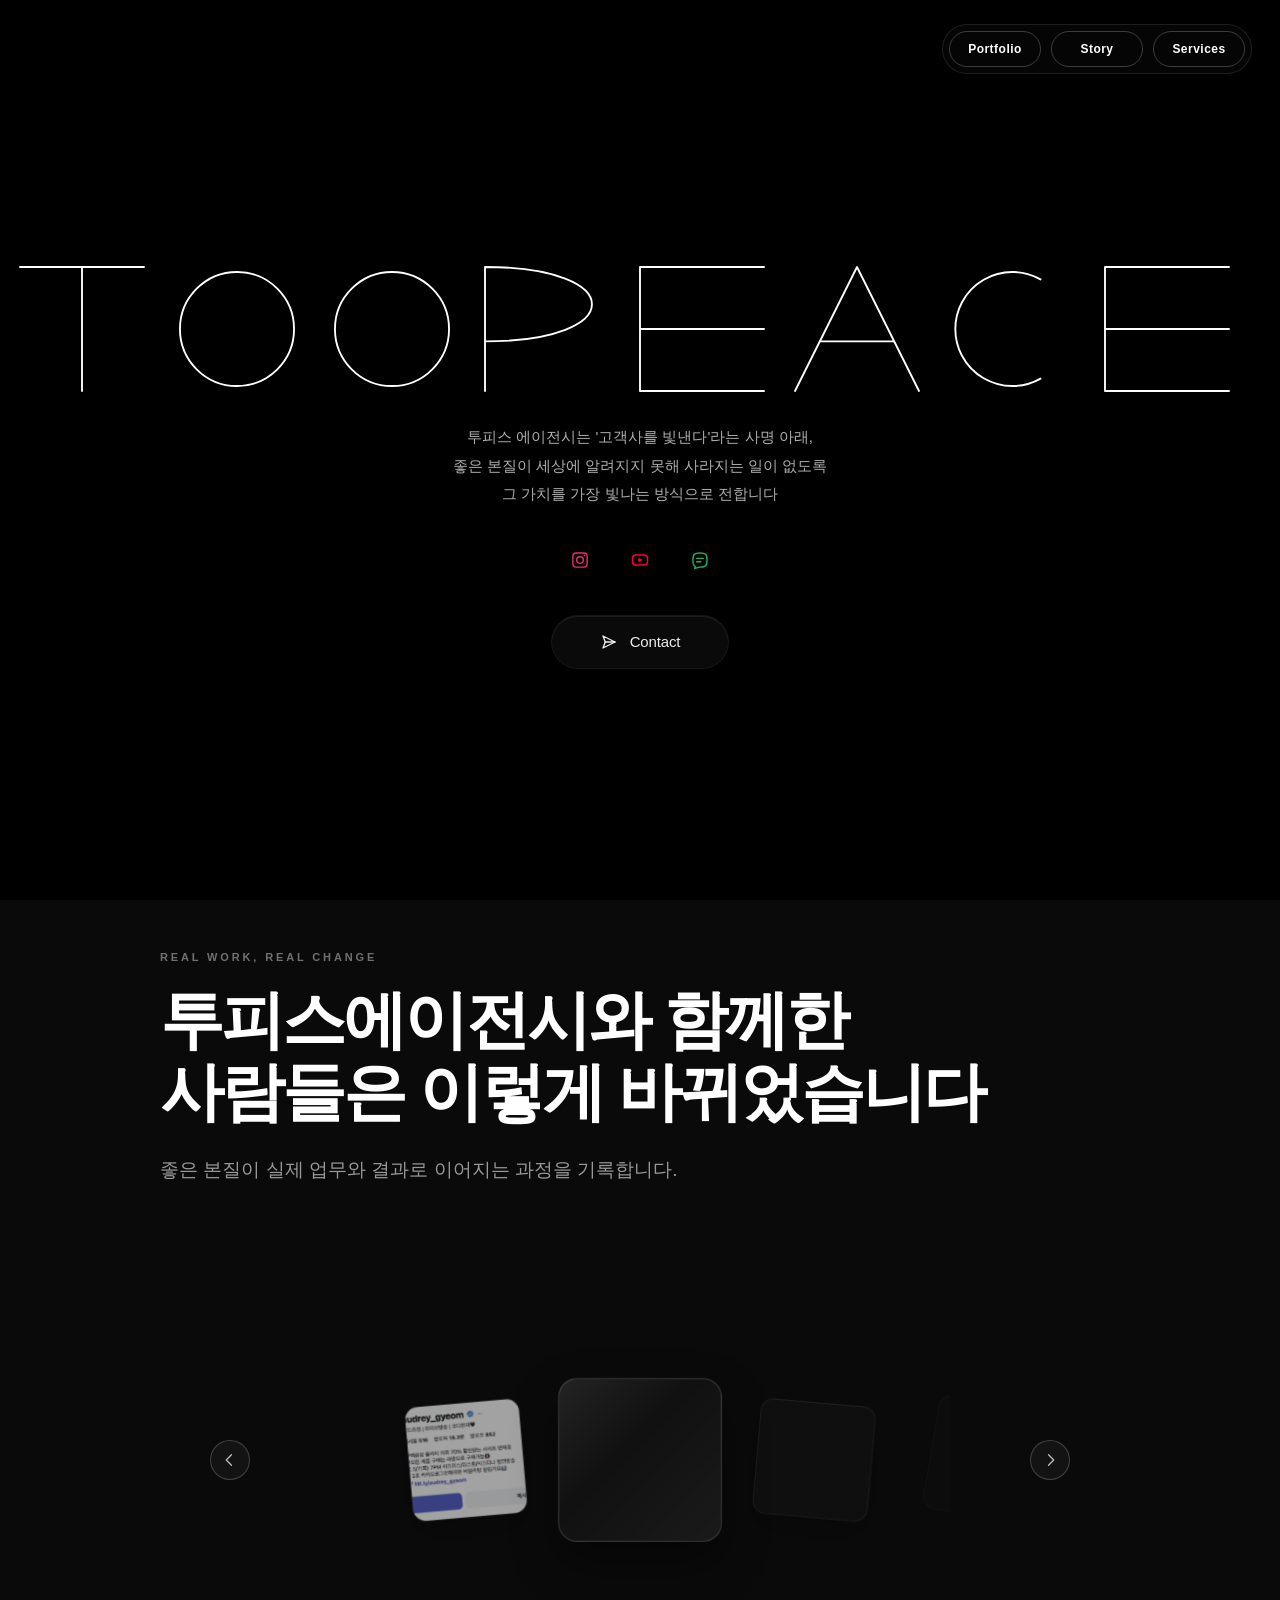
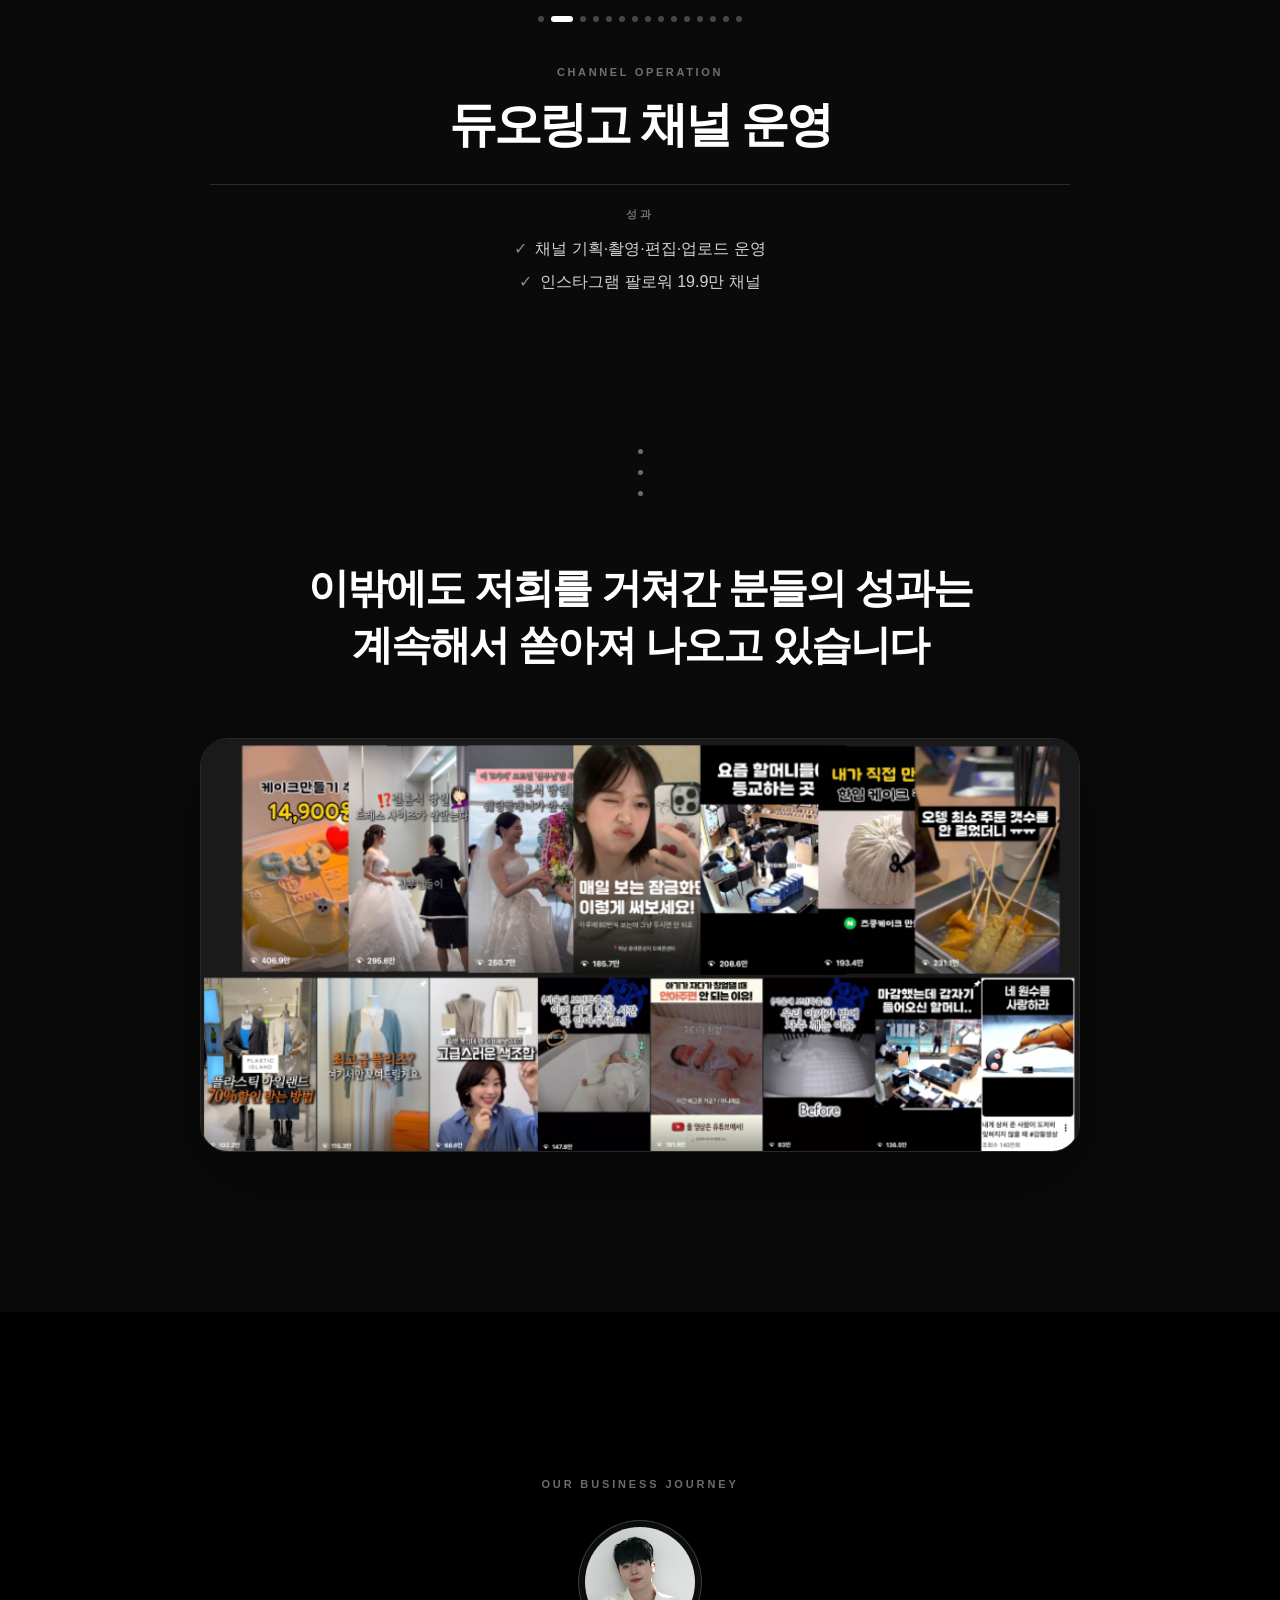
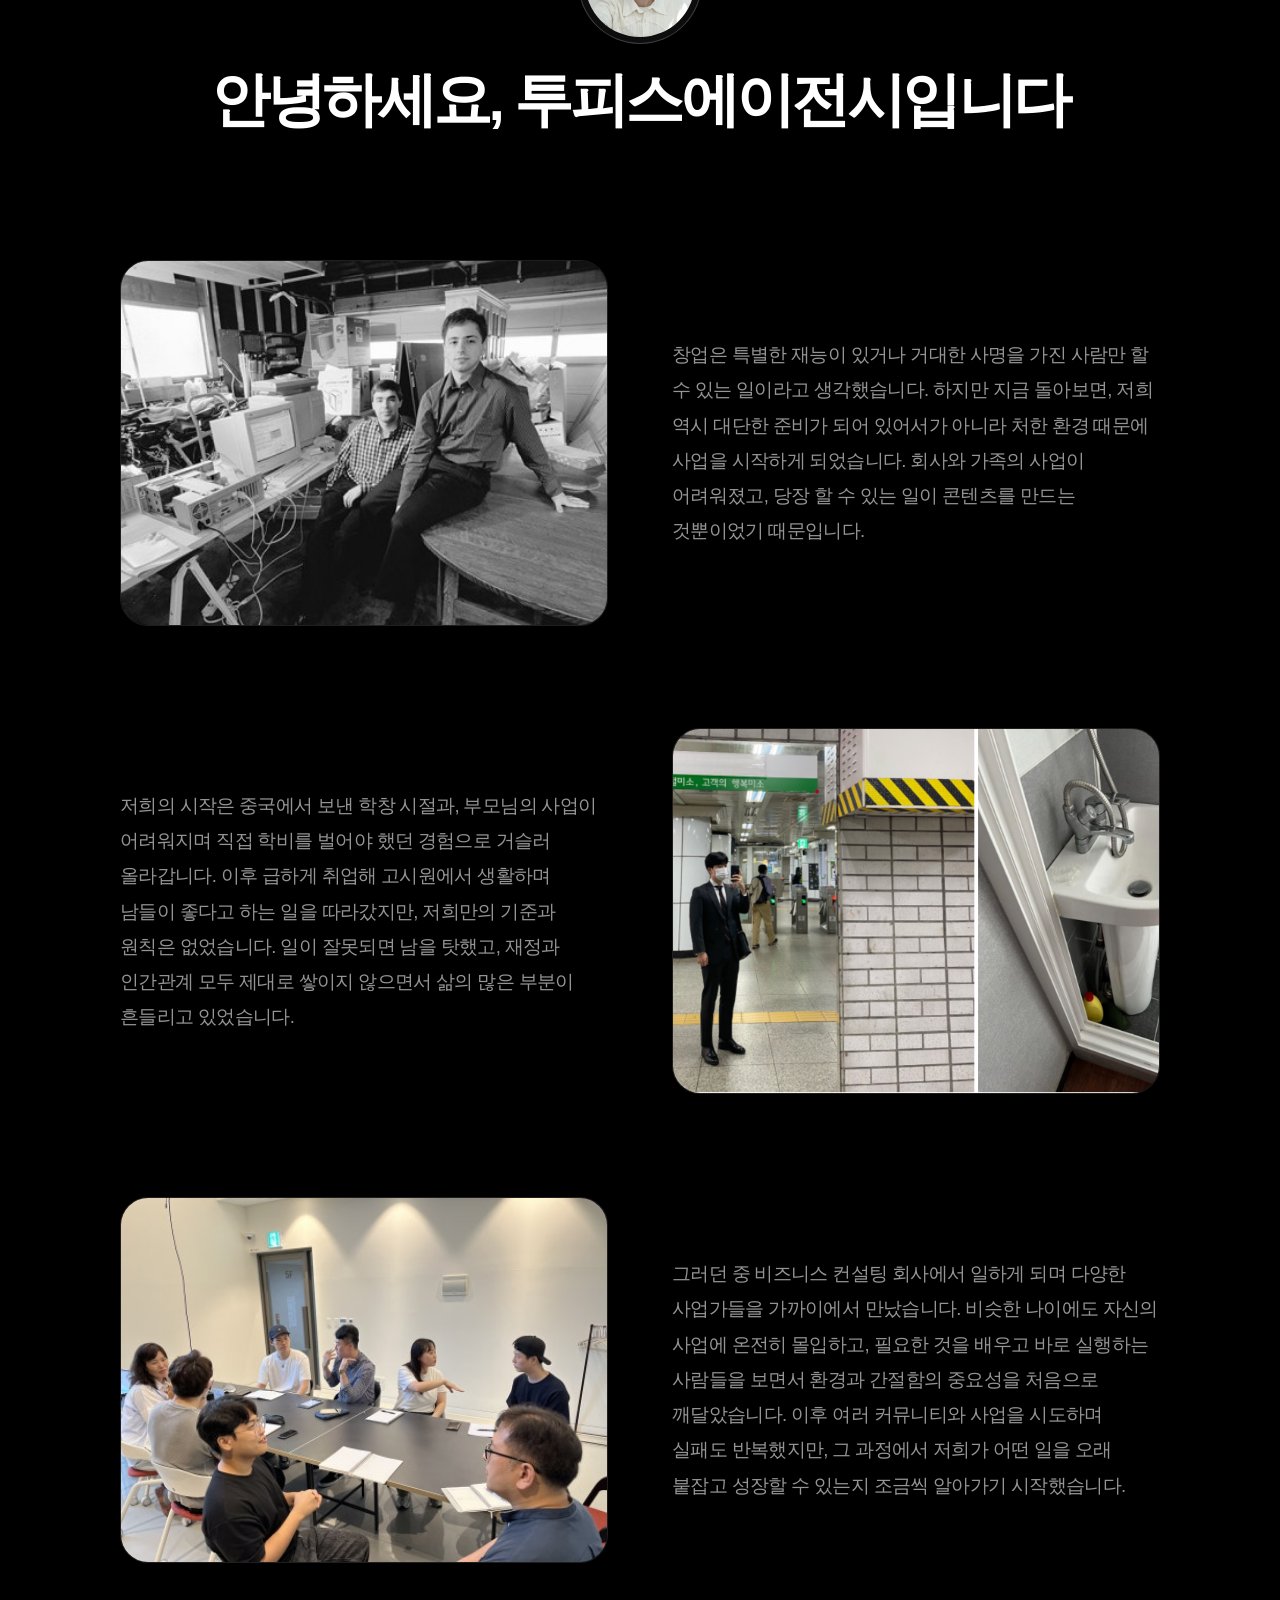
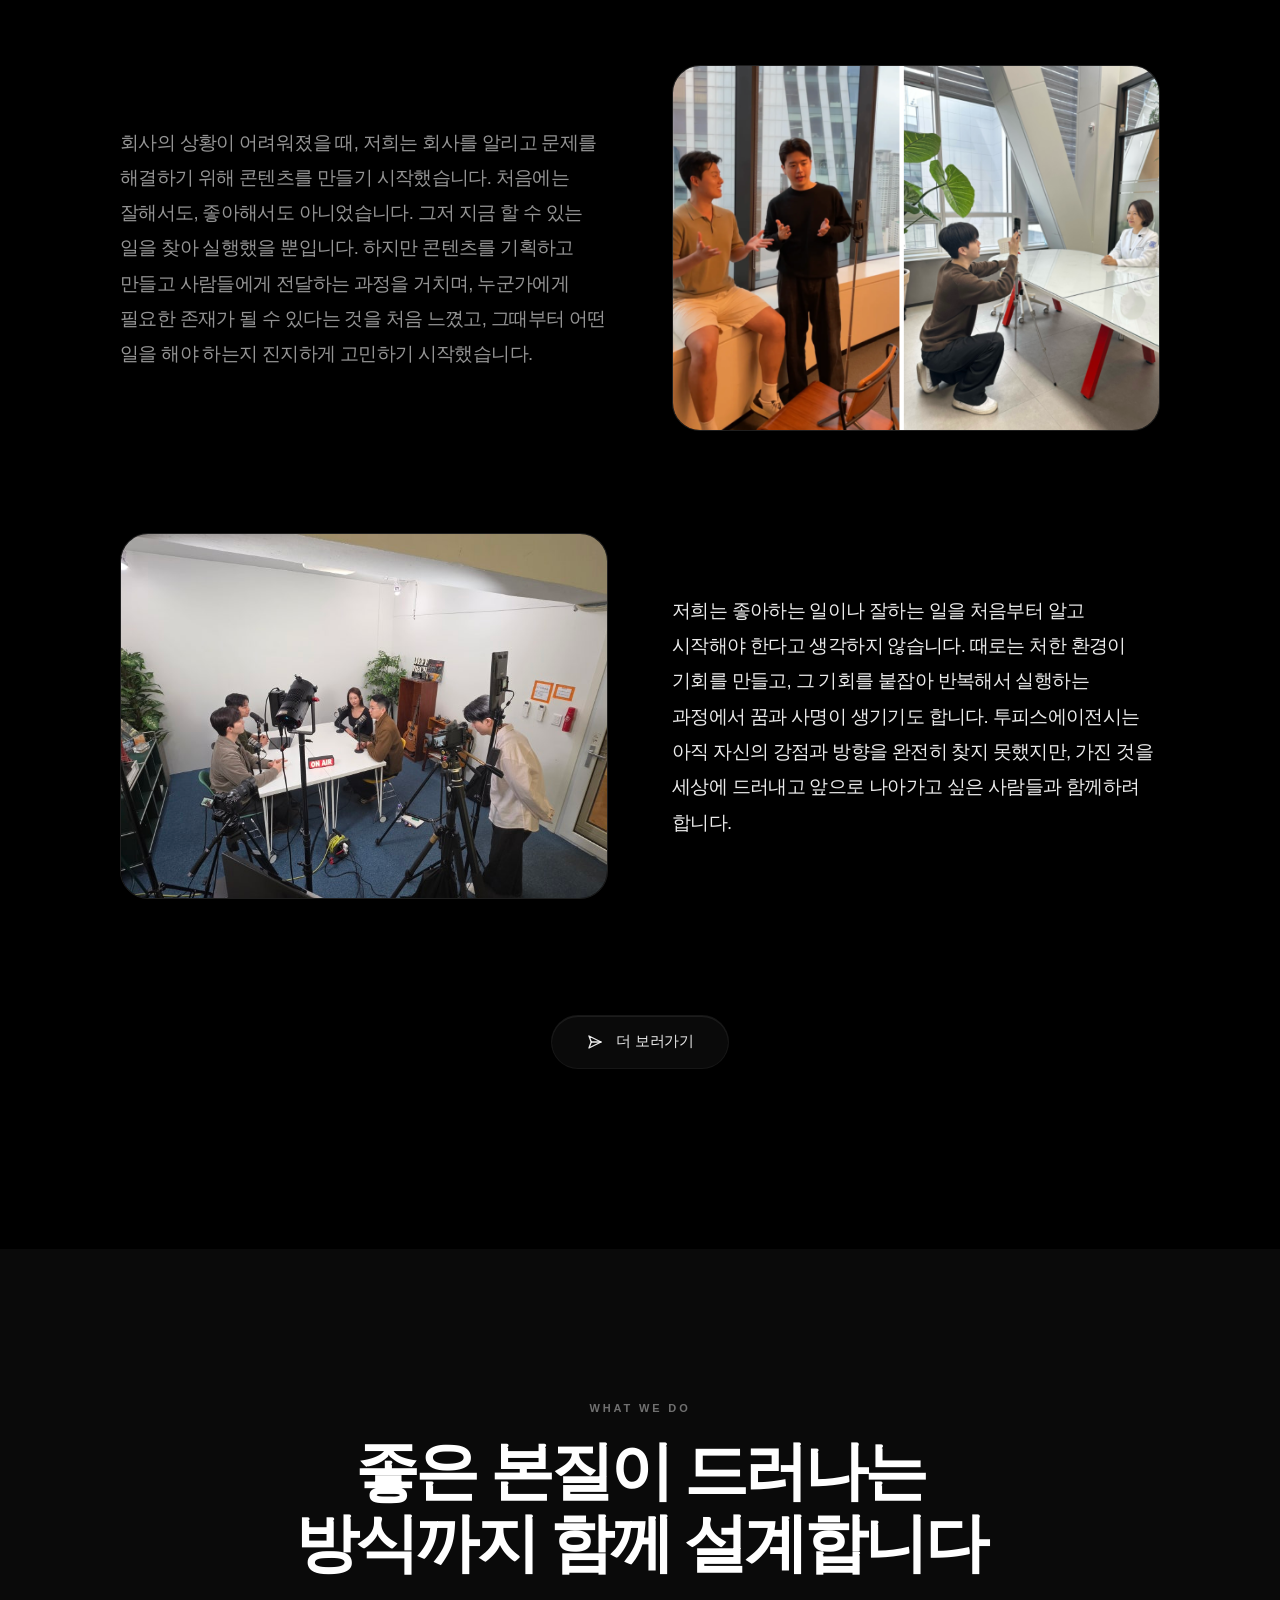
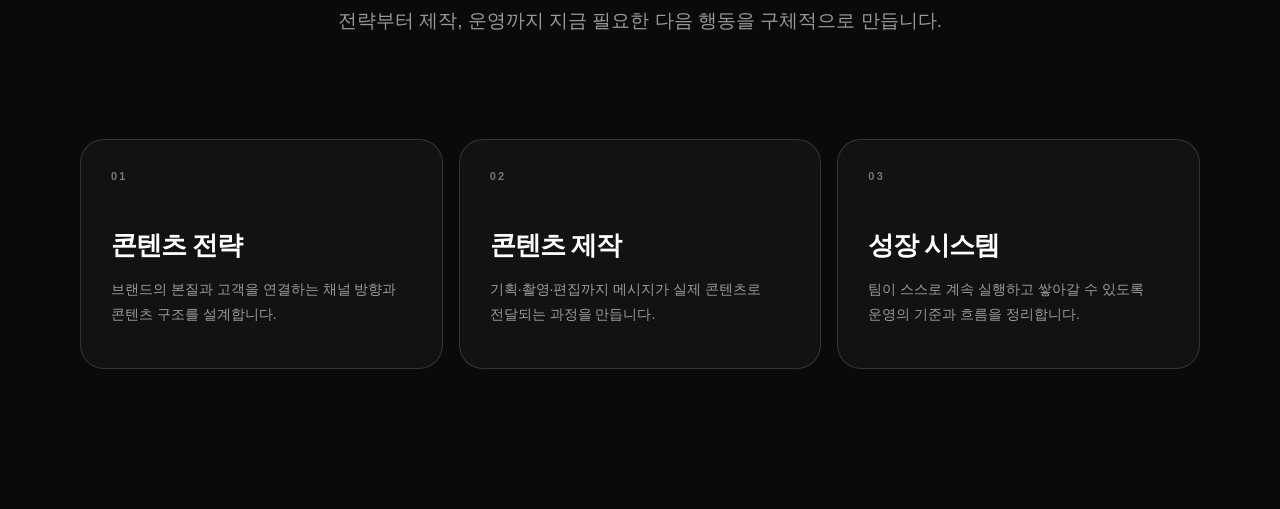
==== index.html @ 9fd4d487 "feat: apply Toopeace client feedback" ====
<!doctype html>
<html lang="en">
  <head>
    <meta charset="UTF-8" />
    <meta name="viewport" content="width=device-width, initial-scale=1" />
    <meta name="theme-color" content="#000000" />
    <title>Toopeace</title>
    <link rel="stylesheet" href="./styles.css?v=20260904-feedback" />
    <script src="./app.js?v=20260904-feedback" defer></script>
  </head>
  <body>
    <nav class="tp-primary-nav tp-primary-nav--floating" aria-label="주요 메뉴">
      <a class="tp-primary-nav-link" href="#portfolio">Portfolio</a>
      <a class="tp-primary-nav-link" href="#story">Story</a>
      <a class="tp-primary-nav-link" href="#services">Services</a>
    </nav>

    <main class="toopeace-wrap" aria-labelledby="page-title">
      <h1 id="page-title" class="visually-hidden">Toopeace</h1>

      <svg
        class="tp-svg-text"
        viewBox="0 0 1000 100"
        fill="none"
        xmlns="http://www.w3.org/2000/svg"
        preserveAspectRatio="xMidYMid meet"
        role="img"
        aria-label="TOOPEACE"
      >
        <path data-l="T" d="M 0 0 L 100 0 M 50 0 L 50 100" />
        <circle data-l="O1" cx="175" cy="50" r="46" />
        <circle data-l="O2" cx="300" cy="50" r="46" />
        <path data-l="P" d="M 375 0 L 375 100 M 375 0 C 490 0 490 60 375 60" />
        <path data-l="E1" d="M 500 0 L 500 100 M 500 0 L 600 0 M 500 50 L 600 50 M 500 100 L 600 100" />
        <path data-l="A" d="M 625 100 L 675 0 L 725 100 M 645 60 L 705 60" />
        <path data-l="C" d="M 823 10 A 46 46 0 1 0 823 90" />
        <path data-l="E2" d="M 875 0 L 875 100 M 875 0 L 975 0 M 875 50 L 975 50 M 875 100 L 975 100" />
      </svg>

      <section class="tp-mission" aria-label="투피스에이전시 소개">
        <p class="tp-mission-copy">
          투피스 에이전시는 '고객사를 빛낸다'라는 사명 아래,<br />
          좋은 본질이 세상에 알려지지 못해 사라지는 일이 없도록<br />
          그 가치를 가장 빛나는 방식으로 전합니다
        </p>
        <div class="tp-hero-socials" aria-label="투피스 채널">
          <a class="tp-hero-social" data-platform="instagram" href="https://www.instagram.com/toopeace/" target="_blank" rel="noreferrer" aria-label="Instagram @toopeace">
            <svg viewBox="0 0 24 24" aria-hidden="true" focusable="false">
              <rect x="3.5" y="3.5" width="17" height="17" rx="4" />
              <circle cx="12" cy="12" r="4" />
              <circle cx="17.5" cy="6.5" r="1" class="tp-social-dot" />
            </svg>
            <span class="visually-hidden tp-hero-social-label">Instagram</span>
          </a>
          <a class="tp-hero-social" data-platform="youtube" href="https://www.youtube.com/@toopeace" target="_blank" rel="noreferrer" aria-label="YouTube @toopeace">
            <svg viewBox="0 0 24 24" aria-hidden="true" focusable="false">
              <rect x="3" y="6" width="18" height="12" rx="4" />
              <path d="m10 9 5 3-5 3Z" class="tp-social-play" />
            </svg>
            <span class="visually-hidden tp-hero-social-label">YouTube</span>
          </a>
          <a class="tp-hero-social" data-platform="blog" href="https://blog.naver.com/apple1003_/224295485682" target="_blank" rel="noreferrer" aria-label="투피스에이전시 블로그">
            <svg viewBox="0 0 24 24" aria-hidden="true" focusable="false">
              <path d="M12 20.5c7 0 8.5-1.5 8.5-8.5S19 3.5 12 3.5 3.5 5 3.5 12c0 4.5.6 6.9 2.9 7.9L5.6 22z" />
              <path d="M8 10h8 M8 14h5" />
            </svg>
            <span class="visually-hidden tp-hero-social-label">Blog</span>
          </a>
        </div>
      </section>

      <button class="tp-contact" type="button" aria-label="Contact">
        <span class="tp-morph-icon-wrap" aria-hidden="true">
          <span class="tp-morph-icon tp-morph-icon--send">
            <svg viewBox="0 0 24 24" focusable="false"><path d="m4 4 16 8-16 8 3-8-3-8Z" /><path d="M7 12h13" /></svg>
          </span>
          <span class="tp-morph-icon tp-morph-icon--check">
            <svg viewBox="0 0 24 24" focusable="false"><path d="m5 12 4 4L19 6" /></svg>
          </span>
        </span>
        <span class="tp-contact-label">Contact</span>
      </button>

    </main>

    <section class="tp-results" id="portfolio" aria-labelledby="results-title">
      <div class="tp-results-heading">
        <p class="tp-eyebrow">REAL WORK, REAL CHANGE</p>
        <h2 id="results-title">투피스에이전시와 함께한 사람들은 이렇게 바뀌었습니다</h2>
        <p>좋은 본질이 실제 업무와 결과로 이어지는<br class="tp-br-mobile" /> 과정을 기록합니다.</p>
      </div>

      <div class="tp-portfolio-carousel" data-portfolio-carousel tabindex="0" aria-label="포트폴리오 캐러셀">
        <div class="tp-portfolio-stage">
          <button class="tp-carousel-arrow tp-carousel-arrow--prev" type="button" data-carousel-prev aria-label="이전 포트폴리오">
            <svg viewBox="0 0 24 24" aria-hidden="true" focusable="false"><path d="m14 5-7 7 7 7" /></svg>
          </button>

          <div class="tp-portfolio-viewport">
            <div class="tp-portfolio-track" data-carousel-track></div>
          </div>

          <button class="tp-carousel-arrow tp-carousel-arrow--next" type="button" data-carousel-next aria-label="다음 포트폴리오">
            <svg viewBox="0 0 24 24" aria-hidden="true" focusable="false"><path d="m10 5 7 7-7 7" /></svg>
          </button>
        </div>

        <div class="tp-carousel-dots" data-carousel-dots aria-label="포트폴리오 선택"></div>

        <article class="tp-portfolio-detail" aria-live="polite">
          <div class="tp-portfolio-detail-media" data-portfolio-media>
            <figure data-portfolio-before hidden>
              <figcaption>Before</figcaption>
              <img src="" alt="" />
            </figure>
            <figure data-portfolio-after hidden>
              <figcaption>After</figcaption>
              <img src="" alt="" />
            </figure>
          </div>
          <p class="tp-portfolio-detail-category" data-portfolio-category></p>
          <h3 data-portfolio-title></h3>
          <div class="tp-portfolio-results">
            <p class="tp-portfolio-results-label">성과</p>
            <ul data-portfolio-results></ul>
          </div>
        </article>
      </div>

      <div class="tp-results-outro">
        <div class="tp-results-outro-dots" aria-hidden="true">
          <span></span>
          <span></span>
          <span></span>
        </div>
        <p class="tp-results-outro-copy">
          이밖에도 저희를 거쳐간 분들의 성과는<br />
          계속해서 쏟아져 나오고 있습니다
        </p>
        <div class="tp-results-outro-media">
          <img src="./assets/results-collage.png" alt="투피스에이전시를 거쳐간 채널들의 인기 콘텐츠 조회수 성과 모음" />
        </div>
      </div>
    </section>

    <section class="tp-journey" id="story" aria-labelledby="journey-title">
      <div class="tp-journey-heading">
        <p class="tp-eyebrow">OUR BUSINESS JOURNEY</p>
        <div class="tp-journey-avatar-wrap">
          <img class="tp-journey-avatar" src="./assets/journey-profile.png" alt="투피스 대표 프로필" />
        </div>
        <h2 id="journey-title">안녕하세요, 투피스에이전시입니다</h2>
      </div>

      <div class="tp-journey-steps">
        <article class="tp-journey-step">
          <div class="tp-journey-media">
            <img src="./assets/journey-01.png" alt="차고에서 시작한 초창기 스타트업의 모습" />
          </div>
          <p class="tp-journey-paragraph">
            창업은 특별한 재능이 있거나 거대한 사명을 가진 사람만 할 수 있는 일이라고 생각했습니다. 하지만 지금 돌아보면, 저희 역시 대단한 준비가 되어 있어서가 아니라 처한 환경 때문에 사업을 시작하게 되었습니다. 회사와 가족의 사업이 어려워졌고, 당장 할 수 있는 일이 콘텐츠를 만드는 것뿐이었기 때문입니다.
          </p>
        </article>

        <article class="tp-journey-step tp-journey-step--reverse">
          <div class="tp-journey-media">
            <img src="./assets/client-feedback/journey-02-replacement.png" alt="투피스에이전시의 성장 과정" />
          </div>
          <p class="tp-journey-paragraph">
            저희의 시작은 중국에서 보낸 학창 시절과, 부모님의 사업이 어려워지며 직접 학비를 벌어야 했던 경험으로 거슬러 올라갑니다. 이후 급하게 취업해 고시원에서 생활하며 남들이 좋다고 하는 일을 따라갔지만, 저희만의 기준과 원칙은 없었습니다. 일이 잘못되면 남을 탓했고, 재정과 인간관계 모두 제대로 쌓이지 않으면서 삶의 많은 부분이 흔들리고 있었습니다.
          </p>
        </article>

        <article class="tp-journey-step">
          <div class="tp-journey-media">
            <img src="./assets/journey-03.png" alt="다양한 사업가들과의 모임 현장" />
          </div>
          <p class="tp-journey-paragraph">
            그러던 중 비즈니스 컨설팅 회사에서 일하게 되며 다양한 사업가들을 가까이에서 만났습니다. 비슷한 나이에도 자신의 사업에 온전히 몰입하고, 필요한 것을 배우고 바로 실행하는 사람들을 보면서 환경과 간절함의 중요성을 처음으로 깨달았습니다. 이후 여러 커뮤니티와 사업을 시도하며 실패도 반복했지만, 그 과정에서 저희가 어떤 일을 오래 붙잡고 성장할 수 있는지 조금씩 알아가기 시작했습니다.
          </p>
        </article>

        <article class="tp-journey-step tp-journey-step--reverse">
          <div class="tp-journey-media">
            <img src="./assets/client-feedback/journey-04-replacement.png" alt="투피스에이전시의 콘텐츠 제작 현장" />
          </div>
          <p class="tp-journey-paragraph">
            회사의 상황이 어려워졌을 때, 저희는 회사를 알리고 문제를 해결하기 위해 콘텐츠를 만들기 시작했습니다. 처음에는 잘해서도, 좋아해서도 아니었습니다. 그저 지금 할 수 있는 일을 찾아 실행했을 뿐입니다. 하지만 콘텐츠를 기획하고 만들고 사람들에게 전달하는 과정을 거치며, 누군가에게 필요한 존재가 될 수 있다는 것을 처음 느꼈고, 그때부터 어떤 일을 해야 하는지 진지하게 고민하기 시작했습니다.
          </p>
        </article>

        <article class="tp-journey-step">
          <div class="tp-journey-media">
            <img src="./assets/client-feedback/journey-05-replacement.jpg" alt="투피스에이전시의 콘텐츠 촬영 현장" />
          </div>
          <p class="tp-journey-paragraph tp-journey-paragraph--closing">
            저희는 좋아하는 일이나 잘하는 일을 처음부터 알고 시작해야 한다고 생각하지 않습니다. 때로는 처한 환경이 기회를 만들고, 그 기회를 붙잡아 반복해서 실행하는 과정에서 꿈과 사명이 생기기도 합니다. 투피스에이전시는 아직 자신의 강점과 방향을 완전히 찾지 못했지만, 가진 것을 세상에 드러내고 앞으로 나아가고 싶은 사람들과 함께하려 합니다.
          </p>
        </article>
      </div>

      <div class="tp-journey-cta">
        <a class="tp-contact tp-more-link" href="https://blog.naver.com/apple1003_/224295485682" target="_blank" rel="noreferrer" aria-label="블로그에서 더 보러가기">
          <span class="tp-morph-icon-wrap" aria-hidden="true">
            <span class="tp-morph-icon tp-morph-icon--send">
              <svg viewBox="0 0 24 24" focusable="false"><path d="m4 4 16 8-16 8 3-8-3-8Z" /><path d="M7 12h13" /></svg>
            </span>
            <span class="tp-morph-icon tp-morph-icon--check">
              <svg viewBox="0 0 24 24" focusable="false"><path d="m5 12 4 4L19 6" /></svg>
            </span>
          </span>
          <span class="tp-contact-label">더 보러가기</span>
        </a>
      </div>
    </section>

    <section class="tp-services" id="services" aria-labelledby="services-title">
      <div class="tp-services-heading">
        <p class="tp-eyebrow">WHAT WE DO</p>
        <h2 id="services-title">좋은 본질이 드러나는 방식까지 함께 설계합니다</h2>
        <p>전략부터 제작, 운영까지 지금 필요한 다음 행동을 구체적으로 만듭니다.</p>
      </div>

      <div class="tp-service-grid">
        <article class="tp-service-card">
          <p class="tp-service-index">01</p>
          <h3>콘텐츠 전략</h3>
          <p>브랜드의 본질과 고객을 연결하는 채널 방향과 콘텐츠 구조를 설계합니다.</p>
        </article>
        <article class="tp-service-card">
          <p class="tp-service-index">02</p>
          <h3>콘텐츠 제작</h3>
          <p>기획·촬영·편집까지 메시지가 실제 콘텐츠로 전달되는 과정을 만듭니다.</p>
        </article>
        <article class="tp-service-card">
          <p class="tp-service-index">03</p>
          <h3>성장 시스템</h3>
          <p>팀이 스스로 계속 실행하고 쌓아갈 수 있도록 운영의 기준과 흐름을 정리합니다.</p>
        </article>
      </div>
    </section>

    <dialog class="tp-contact-modal" id="contact-modal" aria-labelledby="contact-modal-title">
      <form class="tp-modal-form">
        <button class="tp-modal-close" type="button" aria-label="닫기">
          <svg viewBox="0 0 24 24" aria-hidden="true" focusable="false">
            <path d="M6 6 18 18 M18 6 6 18" />
          </svg>
        </button>

        <div class="tp-modal-body">
          <p class="tp-modal-eyebrow">CONTACT</p>
          <h2 id="contact-modal-title">문의하기</h2>
          <p class="tp-modal-desc">
            연락처를 남겨주시면 확인 후<br class="tp-br-mobile" />
            빠르게 연락드리겠습니다
          </p>

          <label class="tp-modal-field">
            <span>이름</span>
            <input name="name" type="text" required autocomplete="name" placeholder="이름을 입력해주세요" />
          </label>
          <label class="tp-modal-field">
            <span>연락처</span>
            <input name="phone" type="tel" required autocomplete="tel" placeholder="010-0000-0000" />
          </label>
          <label class="tp-modal-field">
            <span>이메일</span>
            <input name="email" type="email" required autocomplete="email" placeholder="you@example.com" />
          </label>

          <button class="tp-modal-submit" type="submit">문의 보내기</button>
        </div>

        <div class="tp-modal-success" hidden>
          <p class="tp-modal-eyebrow">THANK YOU</p>
          <h2>문의가 접수되었습니다</h2>
          <p class="tp-modal-desc">확인 후 빠른 시일 내에<br class="tp-br-mobile" /> 연락드리겠습니다</p>
          <button class="tp-modal-submit tp-modal-success-close" type="button">닫기</button>
        </div>
      </form>
    </dialog>
  </body>
</html>
---- styles.css ----
:root {
  color-scheme: dark;
  font-family: "Helvetica Neue", Helvetica, Arial, sans-serif;
  background: #000;
}

* {
  box-sizing: border-box;
}

html,
body {
  min-height: 100%;
  margin: 0;
  padding: 0;
  background: #000;
}

body {
  overflow-x: hidden;
}

.visually-hidden {
  position: absolute;
  width: 1px;
  height: 1px;
  padding: 0;
  margin: -1px;
  overflow: hidden;
  clip: rect(0, 0, 0, 0);
  white-space: nowrap;
  border: 0;
}

.toopeace-wrap {
  width: 100%;
  min-height: 100vh;
  min-height: 100svh;
  margin-left: 0;
  padding: 84px 20px 48px;
  display: flex;
  flex-direction: column;
  align-items: center;
  justify-content: center;
  background: #000;
  overflow: hidden;
}

.tp-svg-text {
  display: block;
  width: calc(100vw - 40px);
  max-width: 1400px;
  height: auto;
  margin-bottom: 32px;
  overflow: visible;
}

.tp-svg-text [data-l] {
  fill: none;
  stroke: #fff;
  stroke-width: 1.5;
  stroke-linecap: round;
  stroke-linejoin: round;
  stroke-dashoffset: var(--dl, 999);
}

.tp-mission {
  max-width: min(680px, 92vw);
  margin-top: 0;
  color: #fff;
  text-align: center;
  opacity: 1;
  transform: none;
}

.toopeace-wrap.tp-visible .tp-mission {
  opacity: 1;
  transform: translateY(0);
}

.tp-primary-nav {
  display: flex;
  align-items: center;
  justify-content: center;
  gap: 10px;
  margin: 0 0 22px;
}

.tp-primary-nav--floating {
  position: fixed;
  top: 24px;
  right: 28px;
  z-index: 50;
  margin: 0;
  padding: 6px;
  border: 1px solid rgba(255, 255, 255, 0.1);
  border-radius: 999px;
  background: rgba(8, 8, 8, 0.68);
  box-shadow: 0 12px 36px rgba(0, 0, 0, 0.28);
  backdrop-filter: blur(16px) saturate(130%);
  -webkit-backdrop-filter: blur(16px) saturate(130%);
}

.tp-primary-nav-link {
  display: inline-flex;
  min-width: 92px;
  height: 36px;
  align-items: center;
  justify-content: center;
  padding: 0 18px;
  border: 1px solid rgba(255, 255, 255, 0.22);
  border-radius: 999px;
  color: #fff;
  font-size: 12px;
  font-weight: 600;
  letter-spacing: 0.04em;
  text-decoration: none;
  transition: color 0.2s ease, border-color 0.2s ease, background 0.2s ease, transform 0.2s ease;
}

.tp-primary-nav-link:hover,
.tp-primary-nav-link:focus-visible {
  color: #fff;
  border-color: rgba(255, 255, 255, 0.9);
  background: rgba(255, 255, 255, 0.08);
  transform: translateY(-1px);
}

.tp-mission-copy {
  margin: 0;
  color: rgba(255, 255, 255, 0.68);
  font-size: clamp(12px, 1.35vw, 15px);
  font-weight: 400;
  line-height: 1.9;
  word-break: keep-all;
}

.tp-hero-socials {
  display: flex;
  flex-wrap: wrap;
  justify-content: center;
  gap: 18px;
  margin: 30px 0 0;
}

.tp-hero-social {
  display: inline-flex;
  align-items: center;
  justify-content: center;
  width: 42px;
  height: 42px;
  padding: 0;
  border: 0;
  color: rgba(255, 255, 255, 0.72);
  background: transparent;
  text-decoration: none;
  transition: color 0.25s ease, opacity 0.25s ease, transform 0.25s ease;
}

.tp-hero-social[data-platform="instagram"] {
  color: #e1306c;
}

.tp-hero-social[data-platform="youtube"] {
  color: #ff0033;
}

.tp-hero-social[data-platform="blog"] {
  color: #18b85b;
}

.tp-hero-social:hover {
  opacity: 0.72;
  transform: translateY(-2px) scale(1.08);
}

.tp-hero-social:focus-visible {
  outline: 1px solid rgba(255, 255, 255, 0.9);
  outline-offset: 4px;
}

.tp-hero-social svg {
  width: 20px;
  height: 20px;
  fill: none;
  stroke: currentColor;
  stroke-width: 1.7;
  stroke-linecap: round;
  stroke-linejoin: round;
}

.tp-hero-social .tp-social-dot,
.tp-hero-social .tp-social-play {
  fill: currentColor;
  stroke: none;
}

.tp-contact {
  display: inline-flex;
  align-items: center;
  justify-content: center;
  height: 54px;
  min-width: 178px;
  margin-top: 34px;
  padding: 0 30px;
  gap: 12px;
  border: 1px solid rgba(255, 255, 255, 0.05);
  border-radius: 999px;
  color: rgba(255, 255, 255, 0.92);
  background: rgba(255, 255, 255, 0.04);
  box-shadow: inset 0 1px 0 rgba(255, 255, 255, 0.08), 0 14px 34px rgba(0, 0, 0, 0.28);
  backdrop-filter: blur(14px) saturate(125%);
  -webkit-backdrop-filter: blur(14px) saturate(125%);
  cursor: pointer;
  font: inherit;
  font-size: 15px;
  font-weight: 500;
  letter-spacing: -0.01em;
  opacity: 1;
  transform: none;
  transition: background 0.15s ease, border-color 0.15s ease, box-shadow 0.15s ease,
    transform 0.15s ease;
}

.toopeace-wrap.tp-visible .tp-contact {
  opacity: 1;
  transform: translateY(0);
}

.tp-contact:hover {
  transform: scale(1.02);
  border-color: rgba(255, 255, 255, 0.14);
  background: rgba(255, 255, 255, 0.06);
  box-shadow: inset 0 1px 0 rgba(255, 255, 255, 0.12), 0 16px 38px rgba(0, 0, 0, 0.36);
}

.toopeace-wrap.tp-visible .tp-contact:hover {
  transform: translateY(0) scale(1.02);
}

.tp-contact:active {
  transform: scale(0.96);
}

.toopeace-wrap.tp-visible .tp-contact:active {
  transform: translateY(0) scale(0.96);
}

.tp-contact:focus-visible {
  outline: 1px solid rgba(255, 255, 255, 0.9);
  outline-offset: 6px;
}

.tp-more-link {
  text-decoration: none;
}

.tp-morph-icon-wrap {
  position: relative;
  display: inline-flex;
  width: 18px;
  height: 18px;
  flex: 0 0 18px;
  align-items: center;
  justify-content: center;
}

.tp-morph-icon {
  position: absolute;
  inset: 0;
  display: inline-flex;
  align-items: center;
  justify-content: center;
  transition: opacity 0.15s ease, transform 0.15s ease;
}

.tp-morph-icon svg {
  width: 18px;
  height: 18px;
  fill: none;
  stroke: currentColor;
  stroke-linecap: round;
  stroke-linejoin: round;
  stroke-width: 1.8;
}

.tp-morph-icon--check {
  opacity: 0;
  transform: scale(0.5);
}

.tp-contact.is-hovered .tp-morph-icon--send,
.tp-contact:focus-visible .tp-morph-icon--send {
  opacity: 0;
  transform: scale(0.5);
}

.tp-contact.is-hovered .tp-morph-icon--check,
.tp-contact:focus-visible .tp-morph-icon--check {
  opacity: 1;
  transform: scale(1);
}

.tp-labels {
  display: flex;
  flex-direction: column;
  align-items: center;
  gap: 12px;
  margin-bottom: 44px;
  opacity: 0;
  transform: translateY(10px);
  transition: opacity 0.8s ease 3.3s, transform 0.8s ease 3.3s;
}

.toopeace-wrap.tp-visible .tp-labels {
  opacity: 1;
  transform: translateY(0);
}

.tp-label-wrap {
  display: flex;
  align-items: center;
  gap: 16px;
}

.tp-label {
  display: inline-flex;
  min-width: 200px;
  align-items: center;
  justify-content: center;
  gap: 10px;
  padding: 12px 22px;
  border-radius: 50px;
  color: #fff;
  background: rgba(255, 255, 255, 0.07);
  text-decoration: none;
  transition: background 0.2s ease;
}

.tp-label:hover {
  background: rgba(255, 255, 255, 0.14);
}

.tp-label:focus-visible {
  outline: 1px solid rgba(255, 255, 255, 0.9);
  outline-offset: 5px;
}

.tp-label > svg {
  width: 16px;
  height: 16px;
  flex-shrink: 0;
}

.tp-label-text {
  display: flex;
  flex-direction: column;
  text-align: left;
}

.tp-sub,
.tp-main {
  display: block;
  text-transform: uppercase;
}

.tp-sub {
  margin-bottom: 2px;
  color: rgba(255, 255, 255, 0.45);
  font-size: 9px;
  font-weight: 300;
  letter-spacing: 0.22em;
}

.tp-main {
  color: #fff;
  font-size: 13px;
  font-weight: 700;
  letter-spacing: 0.16em;
}

.tp-divider {
  display: none;
}

.tp-caption {
  margin: 0;
  color: rgba(255, 255, 255, 0.28);
  font-size: 10px;
  letter-spacing: 0.36em;
  text-transform: uppercase;
  opacity: 0;
  transition: opacity 0.8s ease 3.6s;
}

.toopeace-wrap.tp-visible .tp-caption {
  opacity: 1;
}

.toopeace-wrap.tp-reduced-motion .tp-svg-text [data-l] {
  stroke-dashoffset: 0 !important;
  transition: none !important;
}

.toopeace-wrap.tp-reduced-motion .tp-mission,
.toopeace-wrap.tp-reduced-motion .tp-contact,
.toopeace-wrap.tp-reduced-motion .tp-labels,
.toopeace-wrap.tp-reduced-motion .tp-caption {
  opacity: 1;
  transform: none;
  transition: none;
}

@media (min-width: 769px) {
  .tp-labels {
    flex-direction: row;
    gap: 0;
  }

  .tp-label-wrap {
    gap: 0;
  }

  .tp-label {
    min-width: unset;
  }

  .tp-divider {
    display: block;
    width: 1px;
    height: 44px;
    margin: 0 12px;
    flex-shrink: 0;
    background: rgba(255, 255, 255, 0.18);
  }

  .tp-label-wrap:last-child .tp-divider {
    display: none;
  }
}

@media (prefers-reduced-motion: reduce) {
  *,
  *::before,
  *::after {
    scroll-behavior: auto !important;
  }
}

.tp-results {
  min-height: 100vh;
  padding: clamp(40px, 4vw, 72px) clamp(20px, 6vw, 96px) 160px;
  color: #fff;
  background: #0a0a0a;
}

.tp-results-heading,
.tp-cases {
  width: min(1200px, 100%);
  margin-right: auto;
  margin-left: auto;
}

.tp-results-heading {
  max-width: 960px;
  opacity: 0;
  transform: translateY(48px);
  transition: opacity 0.9s ease, transform 0.9s cubic-bezier(0.22, 1, 0.36, 1);
}

.tp-results-heading.is-visible {
  opacity: 1;
  transform: translateY(0);
}

.tp-br-mobile {
  display: none;
}

.tp-eyebrow,
.tp-case-index {
  margin: 0;
  color: rgba(255, 255, 255, 0.42);
  font-size: 11px;
  font-weight: 700;
  letter-spacing: 0.26em;
  text-transform: uppercase;
}

.tp-results-heading h2 {
  max-width: 900px;
  margin: 22px 0 24px;
  font-size: clamp(34px, 5vw, 72px);
  font-weight: 700;
  line-height: 1.12;
  letter-spacing: -0.045em;
  word-break: keep-all;
}

.tp-results-heading > p:last-child {
  max-width: 620px;
  margin: 0;
  color: rgba(255, 255, 255, 0.58);
  font-size: clamp(15px, 1.5vw, 20px);
  line-height: 1.75;
  word-break: keep-all;
}

.tp-cases {
  display: flex;
  flex-direction: column;
  gap: clamp(64px, 8vw, 112px);
  margin-top: clamp(72px, 10vw, 140px);
}

.tp-portfolio-carousel {
  width: min(860px, 100%);
  margin: clamp(72px, 10vw, 140px) auto 0;
  opacity: 0;
  transform: translateY(48px);
  transition: opacity 0.9s ease, transform 0.9s cubic-bezier(0.22, 1, 0.36, 1);
}

.tp-portfolio-carousel.is-visible {
  opacity: 1;
  transform: translateY(0);
}

.tp-portfolio-stage {
  position: relative;
  display: flex;
  width: 100%;
  min-height: 292px;
  align-items: center;
  justify-content: center;
}

.tp-portfolio-viewport {
  position: relative;
  width: min(620px, calc(100% - 104px));
  height: 292px;
  overflow: hidden;
}

.tp-portfolio-track {
  position: relative;
  width: 100%;
  height: 100%;
}

.tp-portfolio-card {
  position: absolute;
  top: 50%;
  left: 50%;
  display: flex;
  width: 180px;
  height: 156px;
  min-height: 156px;
  flex-direction: column;
  align-items: center;
  gap: 0;
  padding: 0;
  border: 0;
  color: #fff;
  background: transparent;
  cursor: pointer;
  opacity: 0.18;
  pointer-events: none;
  transform: translate(-50%, -50%) translateX(calc(var(--position) * 174px)) rotate(calc(var(--position) * 5deg)) scale(0.74);
  transition: opacity 0.55s ease, transform 0.7s cubic-bezier(0.22, 1, 0.36, 1), filter 0.55s ease;
  will-change: transform, opacity;
}

.tp-portfolio-card[data-position="0"] {
  z-index: 3;
  opacity: 1;
  pointer-events: auto;
  transform: translate(-50%, -50%) translateX(0) rotate(0) scale(1.05);
}

.tp-portfolio-card[data-position="-1"],
.tp-portfolio-card[data-position="1"] {
  z-index: 2;
  opacity: 0.62;
  filter: saturate(0.7);
  pointer-events: auto;
}

.tp-portfolio-card:focus-visible {
  outline: 1px solid rgba(255, 255, 255, 0.9);
  outline-offset: 8px;
}

.tp-portfolio-card img {
  display: block;
  width: 156px;
  height: 156px;
  border: 1px solid rgba(255, 255, 255, 0.12);
  border-radius: 18px;
  background: #111;
  box-shadow: 0 20px 44px rgba(0, 0, 0, 0.42);
  object-fit: cover;
}

.tp-portfolio-card-placeholder {
  display: block;
  width: 156px;
  height: 156px;
  border: 1px solid rgba(255, 255, 255, 0.16);
  border-radius: 18px;
  background:
    linear-gradient(135deg, rgba(255, 255, 255, 0.08), transparent 42%),
    linear-gradient(315deg, rgba(255, 255, 255, 0.04), transparent 58%),
    #111;
  box-shadow: 0 20px 44px rgba(0, 0, 0, 0.42);
}

.tp-carousel-arrow {
  position: absolute;
  top: 50%;
  z-index: 5;
  display: grid;
  width: 40px;
  height: 40px;
  place-items: center;
  padding: 0;
  border: 1px solid rgba(255, 255, 255, 0.2);
  border-radius: 50%;
  color: rgba(255, 255, 255, 0.72);
  background: rgba(255, 255, 255, 0.04);
  cursor: pointer;
  transform: translateY(-50%);
  transition: color 0.2s ease, border-color 0.2s ease, background 0.2s ease, transform 0.2s ease;
}

.tp-carousel-arrow--prev {
  left: 0;
}

.tp-carousel-arrow--next {
  right: 0;
}

.tp-carousel-arrow:hover:not(:disabled) {
  border-color: rgba(255, 255, 255, 0.68);
  color: #fff;
  background: rgba(255, 255, 255, 0.1);
  transform: translateY(-50%) scale(1.05);
}

.tp-carousel-arrow:disabled {
  cursor: not-allowed;
  opacity: 0.22;
}

.tp-carousel-arrow:focus-visible {
  outline: 1px solid rgba(255, 255, 255, 0.9);
  outline-offset: 5px;
}

.tp-carousel-arrow svg {
  width: 18px;
  height: 18px;
  fill: none;
  stroke: currentColor;
  stroke-linecap: round;
  stroke-linejoin: round;
  stroke-width: 1.7;
}

.tp-carousel-dots {
  display: flex;
  flex-wrap: wrap;
  justify-content: center;
  gap: 7px;
  margin-top: 10px;
}

.tp-carousel-dot {
  width: 6px;
  height: 6px;
  padding: 0;
  border: 0;
  border-radius: 999px;
  background: rgba(255, 255, 255, 0.25);
  cursor: pointer;
  transition: width 0.3s ease, background 0.3s ease;
}

.tp-carousel-dot[aria-current="true"] {
  width: 22px;
  background: #fff;
}

.tp-carousel-dot:focus-visible {
  outline: 1px solid rgba(255, 255, 255, 0.9);
  outline-offset: 5px;
}

.tp-portfolio-detail {
  max-width: 860px;
  margin: 44px auto 0;
  text-align: center;
}

.tp-portfolio-detail-media {
  display: grid;
  grid-template-columns: repeat(auto-fit, minmax(min(260px, 100%), 1fr));
  gap: 16px;
  margin: 0 auto 42px;
}

.tp-portfolio-detail-media[hidden] {
  display: none;
}

.tp-portfolio-detail-media figure {
  position: relative;
  min-width: 0;
  margin: 0;
  overflow: hidden;
  border: 1px solid rgba(255, 255, 255, 0.14);
  border-radius: 22px;
  background: #fff;
  box-shadow: 0 22px 64px rgba(0, 0, 0, 0.34);
}

.tp-portfolio-detail-media figcaption {
  position: absolute;
  top: 12px;
  left: 12px;
  z-index: 1;
  padding: 7px 11px;
  border: 1px solid rgba(255, 255, 255, 0.18);
  border-radius: 999px;
  color: #fff;
  background: rgba(0, 0, 0, 0.72);
  font-size: 10px;
  font-weight: 700;
  letter-spacing: 0.12em;
  text-transform: uppercase;
  backdrop-filter: blur(10px);
  -webkit-backdrop-filter: blur(10px);
}

.tp-portfolio-detail-media img {
  display: block;
  width: 100%;
  height: clamp(280px, 42vw, 520px);
  object-fit: contain;
}

.tp-portfolio-detail-category,
.tp-portfolio-results-label {
  margin: 0;
  color: rgba(255, 255, 255, 0.42);
  font-size: 11px;
  font-weight: 700;
  letter-spacing: 0.24em;
  text-transform: uppercase;
}

.tp-portfolio-detail h3 {
  margin: 18px 0 30px;
  color: #fff;
  font-size: clamp(28px, 4vw, 48px);
  font-weight: 700;
  line-height: 1.2;
  letter-spacing: -0.06em;
  word-break: keep-all;
}

.tp-portfolio-results {
  padding-top: 22px;
  border-top: 1px solid rgba(255, 255, 255, 0.14);
}

.tp-portfolio-results ul {
  display: grid;
  gap: 8px;
  margin: 14px 0 0;
  padding: 0;
  color: rgba(255, 255, 255, 0.82);
  font-size: 16px;
  line-height: 1.6;
  list-style: none;
}

.tp-portfolio-results li::before {
  margin-right: 8px;
  color: rgba(255, 255, 255, 0.52);
  content: "✓";
}

.tp-case {
  display: grid;
  grid-template-columns: minmax(0, 1.06fr) minmax(0, 0.94fr);
  align-items: center;
  gap: clamp(32px, 5vw, 80px);
  opacity: 0;
  transform: translateY(48px);
  transition: opacity 0.9s ease, transform 0.9s cubic-bezier(0.22, 1, 0.36, 1);
}

.tp-case.is-visible {
  opacity: 1;
  transform: translateY(0);
}

.tp-case--reverse .tp-case-media {
  grid-column: 2;
  grid-row: 1;
}

.tp-case--reverse .tp-case-copy {
  grid-column: 1;
  grid-row: 1;
  justify-self: end;
}

.tp-case-media {
  position: relative;
  width: 80%;
  min-height: 0;
  aspect-ratio: 2.4 / 1;
  justify-self: end;
  display: flex;
  flex-direction: column;
  align-items: center;
  justify-content: center;
  overflow: hidden;
  border: 1px solid rgba(255, 255, 255, 0.12);
  border-radius: 28px;
  color: rgba(255, 255, 255, 0.9);
  background: #fff;
  box-shadow: inset 0 1px 0 rgba(255, 255, 255, 0.12), 0 28px 80px rgba(0, 0, 0, 0.34);
}

.tp-case--reverse .tp-case-media {
  width: 80%;
  min-height: 0;
  aspect-ratio: 2.4 / 1;
  justify-self: start;
}

.tp-case-media img {
  display: block;
  width: 100%;
  height: 100%;
  border-radius: inherit;
  object-fit: contain;
}

.tp-case-media::after {
  position: absolute;
  inset: 14px;
  border: 1px solid rgba(255, 255, 255, 0.08);
  border-radius: 20px;
  content: "";
  pointer-events: none;
}

.tp-case-media,
.tp-case-copy {
  opacity: 0;
  transform: translateX(-32px) scale(0.98);
  transition: opacity 0.9s ease, transform 0.9s cubic-bezier(0.22, 1, 0.36, 1);
}

.tp-case-copy {
  transform: translateX(32px);
  transition-delay: 0.12s;
}

.tp-case--reverse .tp-case-media {
  transform: translateX(32px) scale(0.98);
}

.tp-case--reverse .tp-case-copy {
  transform: translateX(-32px);
}

.tp-case.is-visible .tp-case-media,
.tp-case.is-visible .tp-case-copy {
  opacity: 1;
  transform: none;
}

.tp-case-media-mark {
  display: grid;
  width: 64px;
  height: 64px;
  margin-bottom: 24px;
  place-items: center;
  border: 1px solid rgba(255, 255, 255, 0.35);
  border-radius: 50%;
  color: rgba(255, 255, 255, 0.72);
  font-size: 32px;
  font-weight: 300;
  line-height: 1;
}

.tp-case-media strong {
  font-size: clamp(18px, 2vw, 28px);
  letter-spacing: -0.03em;
}

.tp-case-media small {
  margin-top: 10px;
  color: rgba(255, 255, 255, 0.42);
  font-size: 12px;
  letter-spacing: 0.04em;
}

.tp-case-copy {
  max-width: 480px;
}

.tp-case-copy h3 {
  margin: 20px 0 42px;
  font-size: clamp(26px, 3vw, 48px);
  font-weight: 700;
  line-height: 1.2;
  letter-spacing: -0.05em;
  word-break: keep-all;
}

.tp-case-process {
  display: grid;
  gap: 14px;
  margin: 0;
  padding: 24px 0 0;
  border-top: 1px solid rgba(255, 255, 255, 0.14);
  list-style: none;
}

.tp-case-process li {
  position: relative;
  padding-left: 26px;
  color: rgba(255, 255, 255, 0.62);
  font-size: 15px;
  line-height: 1.65;
  word-break: keep-all;
}

.tp-case-process li::before {
  position: absolute;
  top: 0;
  left: 0;
  color: rgba(255, 255, 255, 0.5);
  content: "✓";
  font-weight: 700;
}

.tp-case-result {
  margin: 28px 0 0;
  padding-top: 24px;
  border-top: 1px solid rgba(255, 255, 255, 0.14);
  color: rgba(255, 255, 255, 0.92);
  font-size: clamp(17px, 1.6vw, 21px);
  font-weight: 700;
  line-height: 1.5;
  word-break: keep-all;
}

.tp-case-result span {
  display: block;
  margin-bottom: 10px;
  color: rgba(255, 255, 255, 0.44);
  font-size: 11px;
  letter-spacing: 0.2em;
}

.tp-social-links {
  display: flex;
  flex-wrap: wrap;
  gap: 8px;
  margin-top: 22px;
}

.tp-social-link {
  display: inline-flex;
  align-items: center;
  gap: 7px;
  min-height: 30px;
  padding: 6px 11px;
  border: 1px solid rgba(255, 255, 255, 0.18);
  border-radius: 999px;
  color: rgba(255, 255, 255, 0.72);
  background: rgba(255, 255, 255, 0.04);
  cursor: pointer;
  font: inherit;
  font-size: 11px;
  font-weight: 600;
  letter-spacing: 0.02em;
  transition: color 0.25s ease, border-color 0.25s ease, background 0.25s ease,
    transform 0.25s ease;
}

.tp-social-link:hover {
  border-color: rgba(255, 255, 255, 0.42);
  color: #fff;
  background: rgba(255, 255, 255, 0.1);
  transform: translateY(-2px);
}

.tp-social-link:focus-visible {
  outline: 1px solid rgba(255, 255, 255, 0.9);
  outline-offset: 4px;
}

.tp-social-link svg {
  width: 14px;
  height: 14px;
  fill: none;
  stroke: currentColor;
  stroke-width: 1.7;
  stroke-linecap: round;
  stroke-linejoin: round;
}

.tp-social-link .tp-social-dot {
  fill: currentColor;
  stroke: none;
}

.tp-social-link .tp-social-play {
  fill: currentColor;
  stroke: none;
}

.tp-results-outro {
  width: min(1200px, 100%);
  margin: clamp(96px, 12vw, 160px) auto 0;
  text-align: center;
  opacity: 0;
  transform: translateY(48px);
  transition: opacity 0.9s ease, transform 0.9s cubic-bezier(0.22, 1, 0.36, 1);
}

.tp-results-outro.is-visible {
  opacity: 1;
  transform: translateY(0);
}

.tp-results-outro-dots {
  display: flex;
  flex-direction: column;
  align-items: center;
  gap: 16px;
  margin-bottom: clamp(40px, 5vw, 64px);
}

.tp-results-outro-dots span {
  width: 5px;
  height: 5px;
  border-radius: 50%;
  background: rgba(255, 255, 255, 0.4);
}

.tp-results-outro-copy {
  margin: 0;
  font-size: clamp(24px, 3.2vw, 44px);
  font-weight: 700;
  line-height: 1.4;
  letter-spacing: -0.045em;
  word-break: keep-all;
}

.tp-results-outro-media {
  width: min(880px, 100%);
  margin: clamp(40px, 5vw, 64px) auto 0;
  overflow: hidden;
  border: 1px solid rgba(255, 255, 255, 0.12);
  border-radius: 28px;
  box-shadow: 0 28px 80px rgba(0, 0, 0, 0.34);
}

.tp-results-outro-media img {
  display: block;
  width: 100%;
  height: auto;
}

.tp-journey {
  min-height: 100vh;
  padding: clamp(112px, 13vw, 196px) clamp(20px, 6vw, 96px) 180px;
  color: #fff;
  background: #000;
}

.tp-journey-heading {
  width: min(920px, 100%);
  margin-right: auto;
  margin-left: auto;
}

.tp-journey-heading {
  text-align: center;
}

.tp-journey-avatar-wrap {
  display: grid;
  width: 124px;
  height: 124px;
  margin: 30px auto 0;
  padding: 6px;
  place-items: center;
  border: 1px solid rgba(255, 255, 255, 0.2);
  border-radius: 50%;
  background: rgba(255, 255, 255, 0.05);
  box-shadow: 0 18px 48px rgba(0, 0, 0, 0.35);
}

.tp-journey-avatar {
  display: block;
  width: 100%;
  height: 100%;
  border-radius: 50%;
  object-fit: cover;
}

.tp-journey-heading h2 {
  margin: 24px 0 0;
  font-size: clamp(34px, 4.6vw, 64px);
  font-weight: 700;
  line-height: 1.08;
  letter-spacing: -0.06em;
  word-break: keep-all;
}

.tp-journey-steps {
  display: flex;
  flex-direction: column;
  gap: clamp(64px, 8vw, 112px);
  width: min(1040px, 100%);
  margin: clamp(80px, 10vw, 136px) auto 0;
}

.tp-journey-step {
  display: grid;
  grid-template-columns: minmax(0, 1fr) minmax(0, 1fr);
  align-items: center;
  gap: clamp(32px, 5vw, 80px);
}

.tp-journey-step--reverse .tp-journey-media {
  grid-column: 2;
  grid-row: 1;
}

.tp-journey-step--reverse .tp-journey-paragraph {
  grid-column: 1;
  grid-row: 1;
}

.tp-journey-media {
  width: 100%;
  aspect-ratio: 4 / 3;
  overflow: hidden;
  border: 1px solid rgba(255, 255, 255, 0.12);
  border-radius: 28px;
  box-shadow: 0 24px 64px rgba(0, 0, 0, 0.35);
}

.tp-journey-media img {
  display: block;
  width: 100%;
  height: 100%;
  object-fit: cover;
}

.tp-journey-paragraph {
  margin: 0;
  color: rgba(255, 255, 255, 0.58);
  font-size: clamp(15px, 1.45vw, 19px);
  line-height: 1.9;
  letter-spacing: -0.035em;
  word-break: keep-all;
}

.tp-journey-paragraph--closing {
  color: rgba(255, 255, 255, 0.92);
}

.tp-journey-media,
.tp-journey-paragraph {
  opacity: 0;
  transform: translateX(-32px) scale(0.98);
  transition: opacity 0.9s ease, transform 0.9s cubic-bezier(0.22, 1, 0.36, 1);
}

.tp-journey-paragraph {
  transform: translateX(32px);
  transition-delay: 0.12s;
}

.tp-journey-step--reverse .tp-journey-media {
  transform: translateX(32px) scale(0.98);
}

.tp-journey-step--reverse .tp-journey-paragraph {
  transform: translateX(-32px);
}

.tp-journey-step.is-visible .tp-journey-media,
.tp-journey-step.is-visible .tp-journey-paragraph {
  opacity: 1;
  transform: none;
}

.tp-journey-cta {
  margin-top: clamp(72px, 9vw, 120px);
  text-align: center;
  opacity: 0;
  transform: translateY(24px);
  transition: opacity 0.9s ease, transform 0.9s cubic-bezier(0.22, 1, 0.36, 1);
}

.tp-journey-cta.is-visible {
  opacity: 1;
  transform: translateY(0);
}

.tp-journey-cta .tp-contact {
  margin-top: 0;
  opacity: 1;
  transform: none;
  transition: background 0.25s ease, border-color 0.25s ease, box-shadow 0.25s ease;
}

.tp-services {
  min-height: 72vh;
  padding: clamp(96px, 12vw, 180px) clamp(20px, 6vw, 96px) 140px;
  color: #fff;
  background: #0a0a0a;
}

.tp-services-heading {
  width: min(920px, 100%);
  margin: 0 auto;
  text-align: center;
}

.tp-services-heading h2 {
  max-width: 760px;
  margin: 22px auto 24px;
  font-size: clamp(34px, 5vw, 68px);
  font-weight: 700;
  line-height: 1.12;
  letter-spacing: -0.06em;
  word-break: keep-all;
}

.tp-services-heading > p:last-child {
  margin: 0 auto;
  color: rgba(255, 255, 255, 0.58);
  font-size: clamp(15px, 1.5vw, 20px);
  line-height: 1.75;
  word-break: keep-all;
}

.tp-service-grid {
  display: grid;
  grid-template-columns: repeat(3, minmax(0, 1fr));
  gap: 16px;
  width: min(1120px, 100%);
  margin: clamp(56px, 8vw, 104px) auto 0;
}

.tp-service-card {
  min-height: 230px;
  padding: 30px;
  border: 1px solid rgba(255, 255, 255, 0.14);
  border-radius: 24px;
  background: rgba(255, 255, 255, 0.035);
  transition: border-color 0.25s ease, background 0.25s ease, transform 0.25s ease;
}

.tp-service-card:hover {
  border-color: rgba(255, 255, 255, 0.4);
  background: rgba(255, 255, 255, 0.07);
  transform: translateY(-4px);
}

.tp-service-index {
  margin: 0 0 46px;
  color: rgba(255, 255, 255, 0.42);
  font-size: 11px;
  font-weight: 700;
  letter-spacing: 0.2em;
}

.tp-service-card h3 {
  margin: 0 0 14px;
  color: #fff;
  font-size: clamp(22px, 2vw, 30px);
  letter-spacing: -0.04em;
}

.tp-service-card > p:last-child {
  margin: 0;
  color: rgba(255, 255, 255, 0.58);
  font-size: 14px;
  line-height: 1.75;
  word-break: keep-all;
}

@media (prefers-reduced-motion: reduce) {
  .tp-case,
  .tp-case.is-visible,
  .tp-case-media,
  .tp-case-copy,
  .tp-results-heading,
  .tp-results-heading.is-visible,
  .tp-results-outro,
  .tp-results-outro.is-visible,
  .tp-journey-cta,
  .tp-journey-cta.is-visible,
  .tp-journey-media,
  .tp-journey-paragraph,
  .tp-journey-step.is-visible .tp-journey-media,
  .tp-journey-step.is-visible .tp-journey-paragraph {
    opacity: 1;
    transform: none;
    transition: none;
  }
}

@media (max-width: 768px) {
  body {
    padding-bottom: 72px;
  }

  .toopeace-wrap {
    min-height: 100vh;
    min-height: 100svh;
  }

  .tp-results {
    padding: 56px 20px 110px;
  }

  .tp-primary-nav {
    gap: 6px;
  }

  .tp-primary-nav--floating {
    top: auto;
    right: 50%;
    bottom: max(12px, env(safe-area-inset-bottom));
    width: min(calc(100vw - 24px), 360px);
    justify-content: stretch;
    transform: translateX(50%);
  }

  .tp-primary-nav-link {
    flex: 1;
    min-width: 0;
    height: 34px;
    padding: 0 12px;
    font-size: 11px;
  }

  .tp-results-heading h2 {
    font-size: clamp(34px, 10vw, 52px);
    letter-spacing: -0.06em;
  }

  .tp-cases {
    gap: 56px;
    margin-top: 88px;
  }

  .tp-case,
  .tp-case--reverse {
    display: flex;
    flex-direction: column;
    align-items: stretch;
    gap: 42px;
  }

  .tp-case-media,
  .tp-case--reverse .tp-case-media,
  .tp-case-copy,
  .tp-case--reverse .tp-case-copy,
  .tp-journey-media,
  .tp-journey-step--reverse .tp-journey-media,
  .tp-journey-paragraph,
  .tp-journey-step--reverse .tp-journey-paragraph {
    transform: translateY(24px);
  }

  .tp-case--reverse .tp-case-media,
  .tp-case--reverse .tp-case-copy {
    grid-column: auto;
    grid-row: auto;
  }

  .tp-case-media {
    width: 100%;
    min-height: 0;
    aspect-ratio: 2.4 / 1;
    border-radius: 22px;
  }

  .tp-case--reverse .tp-case-media {
    width: 100%;
    min-height: 0;
    aspect-ratio: 2.4 / 1;
    justify-self: auto;
  }

  .tp-case-copy {
    max-width: none;
  }

  .tp-portfolio-stage {
    min-height: 236px;
  }

  .tp-portfolio-viewport {
    width: calc(100% - 76px);
    height: 236px;
  }

  .tp-portfolio-card {
    width: 146px;
    height: 132px;
    min-height: 132px;
    gap: 0;
    transform: translate(-50%, -50%) translateX(calc(var(--position) * 116px)) rotate(calc(var(--position) * 5deg)) scale(0.68);
  }

  .tp-portfolio-card[data-position="0"] {
    transform: translate(-50%, -50%) translateX(0) rotate(0) scale(1.02);
  }

  .tp-portfolio-card img {
    width: 132px;
    height: 132px;
    border-radius: 15px;
  }

  .tp-portfolio-card-placeholder {
    width: 132px;
    height: 132px;
    border-radius: 15px;
  }

  .tp-carousel-arrow {
    width: 32px;
    height: 32px;
  }

  .tp-carousel-arrow svg {
    width: 15px;
    height: 15px;
  }

  .tp-portfolio-detail {
    margin-top: 34px;
  }

  .tp-portfolio-detail-media {
    grid-template-columns: 1fr;
    gap: 12px;
    margin-bottom: 32px;
  }

  .tp-portfolio-detail-media img {
    height: auto;
    max-height: 72vh;
  }

  .tp-portfolio-detail h3 {
    margin-bottom: 24px;
    font-size: clamp(28px, 8vw, 40px);
  }

  .tp-portfolio-results ul {
    font-size: 15px;
  }

  .tp-br-mobile {
    display: inline;
  }

  .tp-results-heading,
  .tp-case-copy,
  .tp-journey-paragraph {
    text-align: center;
  }

  .tp-case-process li {
    padding-left: 0;
  }

  .tp-case-process li::before {
    position: static;
    margin-right: 8px;
  }

  .tp-social-links {
    justify-content: center;
  }

  .tp-results-outro {
    margin-top: 88px;
  }

  .tp-results-outro-copy {
    font-size: 26px;
  }

  .tp-results-outro-media {
    margin-top: 32px;
    border-radius: 20px;
  }

  .tp-journey {
    min-height: auto;
    padding: 100px 20px 120px;
  }

  .tp-journey-avatar-wrap {
    width: 100px;
    height: 100px;
  }

  .tp-journey-heading h2 {
    font-size: clamp(32px, 9vw, 46px);
  }

  .tp-journey-steps {
    gap: 56px;
    margin-top: 64px;
  }

  .tp-journey-step,
  .tp-journey-step--reverse {
    display: flex;
    flex-direction: column;
    align-items: stretch;
    gap: 24px;
  }

  .tp-journey-step--reverse .tp-journey-media,
  .tp-journey-step--reverse .tp-journey-paragraph {
    grid-column: auto;
    grid-row: auto;
  }

  .tp-journey-media {
    border-radius: 20px;
  }

  .tp-journey-cta {
    margin-top: 72px;
  }

  .tp-journey-paragraph {
    font-size: 16px;
    line-height: 1.85;
  }

  .tp-services {
    min-height: auto;
    padding: 100px 20px 120px;
  }

  .tp-services-heading h2 {
    font-size: clamp(34px, 10vw, 52px);
  }

  .tp-service-grid {
    grid-template-columns: 1fr;
    gap: 12px;
    margin-top: 56px;
  }

  .tp-service-card {
    min-height: 0;
    padding: 26px;
  }

  .tp-service-index {
    margin-bottom: 32px;
  }

  .tp-case-copy h3 {
    margin-bottom: 32px;
    font-size: 32px;
  }

  .tp-case-process {
    gap: 12px;
  }

  .tp-case-result {
    margin-top: 22px;
    font-size: 17px;
  }

  .tp-social-links {
    margin-top: 18px;
  }
}

/* Contact modal */
.tp-contact-modal {
  width: min(420px, calc(100vw - 32px));
  padding: 0;
  border: 1px solid rgba(255, 255, 255, 0.16);
  border-radius: 28px;
  color: #fff;
  background: linear-gradient(160deg, rgba(30, 30, 30, 0.96), rgba(12, 12, 12, 0.96));
  box-shadow: inset 0 1px 0 rgba(255, 255, 255, 0.12), 0 30px 80px rgba(0, 0, 0, 0.6);
  overflow: visible;
}

.tp-contact-modal::backdrop {
  background: rgba(0, 0, 0, 0.65);
  backdrop-filter: blur(6px);
  -webkit-backdrop-filter: blur(6px);
}

.tp-contact-modal[open] {
  animation: tpModalIn 0.35s cubic-bezier(0.25, 0.1, 0.25, 1) both;
}

@keyframes tpModalIn {
  from {
    opacity: 0;
    transform: translateY(16px) scale(0.97);
  }
  to {
    opacity: 1;
    transform: none;
  }
}

.tp-contact-modal [hidden] {
  display: none !important;
}

.tp-modal-form {
  position: relative;
  padding: 40px 34px 36px;
}

.tp-modal-close {
  position: absolute;
  top: 16px;
  right: 16px;
  display: inline-flex;
  align-items: center;
  justify-content: center;
  width: 32px;
  height: 32px;
  padding: 0;
  border: 1px solid rgba(255, 255, 255, 0.16);
  border-radius: 999px;
  color: rgba(255, 255, 255, 0.6);
  background: rgba(255, 255, 255, 0.05);
  cursor: pointer;
  transition: color 0.25s ease, border-color 0.25s ease, background 0.25s ease;
}

.tp-modal-close:hover {
  color: #fff;
  border-color: rgba(255, 255, 255, 0.42);
  background: rgba(255, 255, 255, 0.12);
}

.tp-modal-close:focus-visible {
  outline: 1px solid rgba(255, 255, 255, 0.9);
  outline-offset: 3px;
}

.tp-modal-close svg {
  width: 12px;
  height: 12px;
  fill: none;
  stroke: currentColor;
  stroke-width: 1.7;
  stroke-linecap: round;
}

.tp-modal-body,
.tp-modal-success {
  display: flex;
  flex-direction: column;
  text-align: center;
}

.tp-modal-eyebrow {
  margin: 0 0 12px;
  color: rgba(255, 255, 255, 0.42);
  font-size: 10px;
  font-weight: 700;
  letter-spacing: 0.32em;
}

.tp-modal-form h2 {
  margin: 0 0 12px;
  font-size: 22px;
  font-weight: 700;
  letter-spacing: 0.06em;
}

.tp-modal-desc {
  margin: 0 0 28px;
  color: rgba(255, 255, 255, 0.6);
  font-size: 13px;
  line-height: 1.8;
  word-break: keep-all;
}

.tp-modal-field {
  margin-bottom: 14px;
  text-align: left;
}

.tp-modal-field span {
  display: block;
  margin: 0 0 7px 18px;
  color: rgba(255, 255, 255, 0.5);
  font-size: 11px;
  font-weight: 600;
  letter-spacing: 0.12em;
}

.tp-modal-field input {
  width: 100%;
  box-sizing: border-box;
  padding: 13px 20px;
  border: 1px solid rgba(255, 255, 255, 0.18);
  border-radius: 999px;
  color: #fff;
  background: rgba(255, 255, 255, 0.05);
  font: inherit;
  font-size: 14px;
  transition: border-color 0.25s ease, background 0.25s ease;
}

.tp-modal-field input::placeholder {
  color: rgba(255, 255, 255, 0.32);
}

.tp-modal-field input:focus {
  outline: none;
  border-color: rgba(255, 255, 255, 0.55);
  background: rgba(255, 255, 255, 0.09);
}

.tp-modal-submit {
  display: inline-flex;
  align-items: center;
  justify-content: center;
  width: 100%;
  margin-top: 14px;
  padding: 15px 30px;
  border: 1px solid rgba(255, 255, 255, 0.28);
  border-radius: 999px;
  color: rgba(255, 255, 255, 0.92);
  background: linear-gradient(135deg, rgba(255, 255, 255, 0.18), rgba(255, 255, 255, 0.05));
  box-shadow: inset 0 1px 0 rgba(255, 255, 255, 0.24), 0 14px 34px rgba(0, 0, 0, 0.28);
  cursor: pointer;
  font: inherit;
  font-size: 12px;
  font-weight: 700;
  letter-spacing: 0.3em;
  transition: background 0.25s ease, border-color 0.25s ease, box-shadow 0.25s ease;
}

.tp-modal-submit:hover {
  border-color: rgba(255, 255, 255, 0.5);
  background: linear-gradient(135deg, rgba(255, 255, 255, 0.26), rgba(255, 255, 255, 0.08));
  box-shadow: inset 0 1px 0 rgba(255, 255, 255, 0.34), 0 16px 38px rgba(0, 0, 0, 0.36);
}

.tp-modal-submit:focus-visible {
  outline: 1px solid rgba(255, 255, 255, 0.9);
  outline-offset: 6px;
}

.tp-modal-success {
  padding-top: 26px;
  padding-bottom: 10px;
}
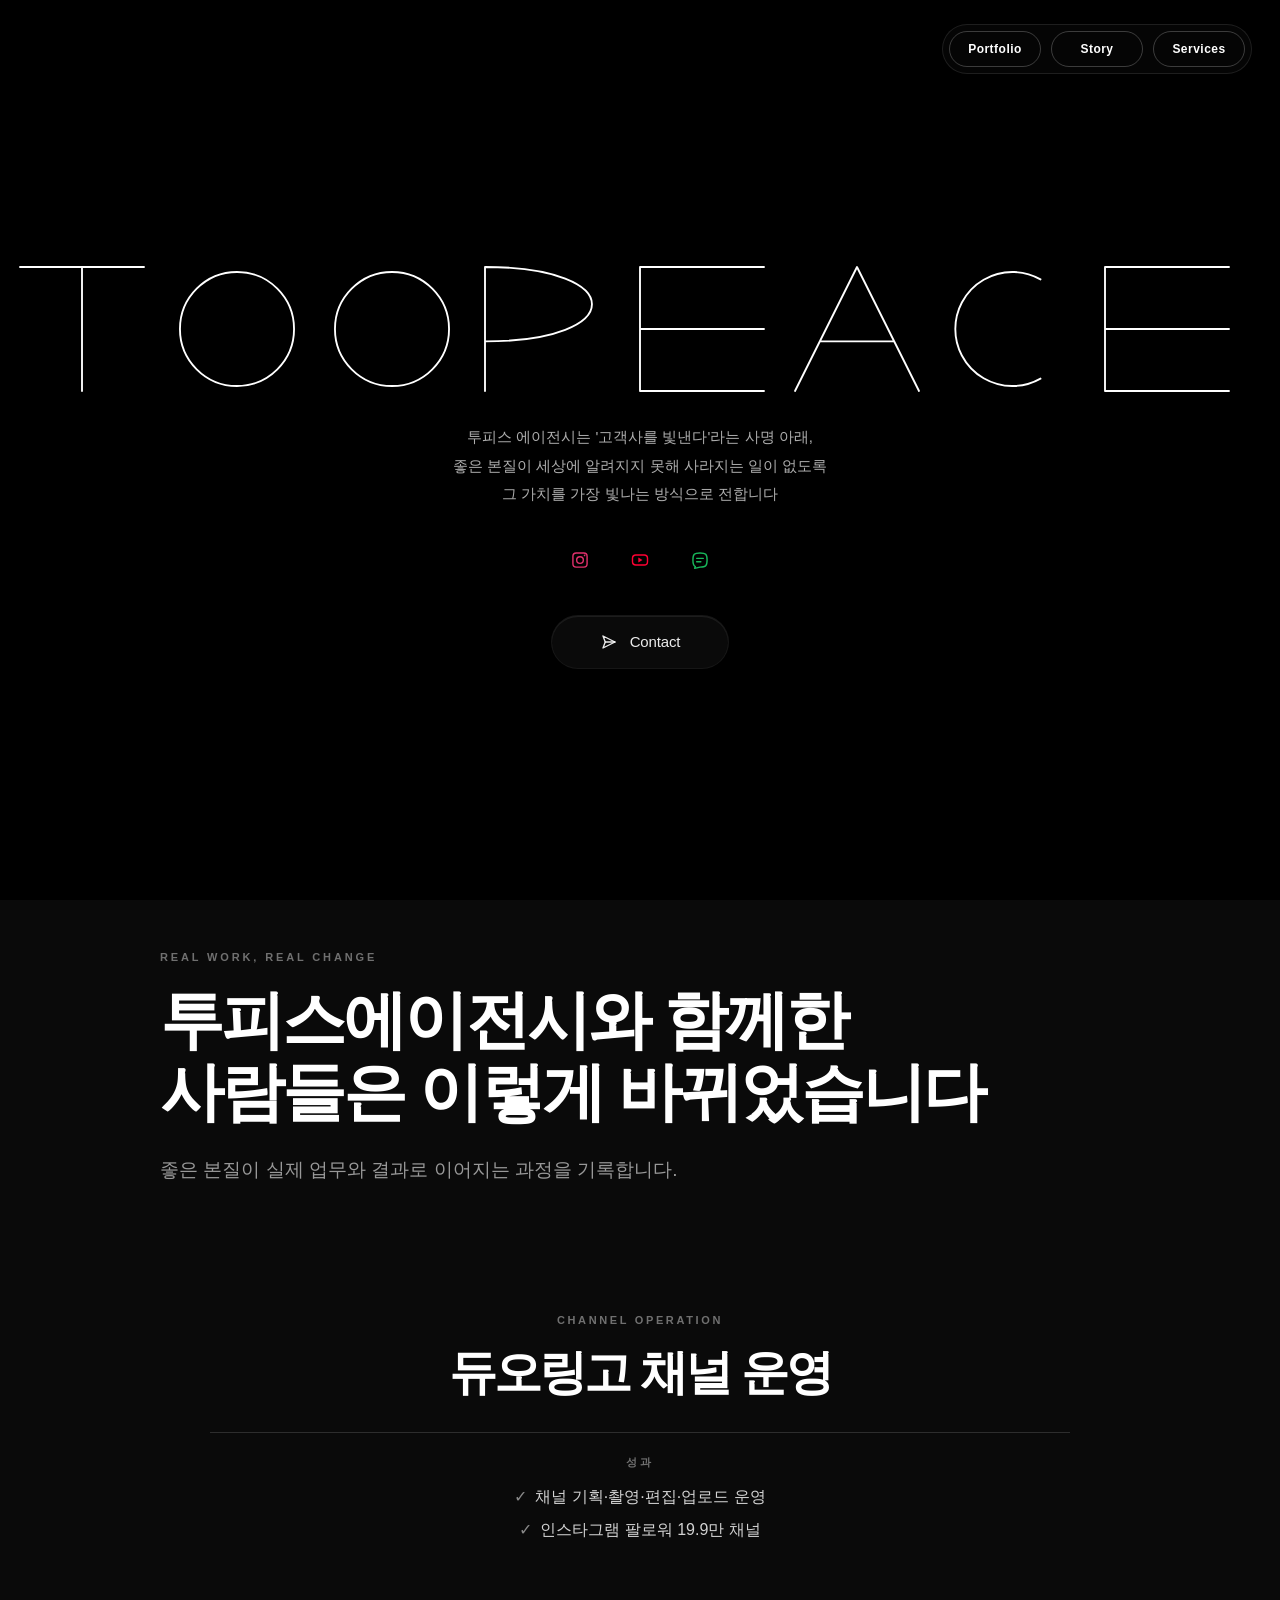
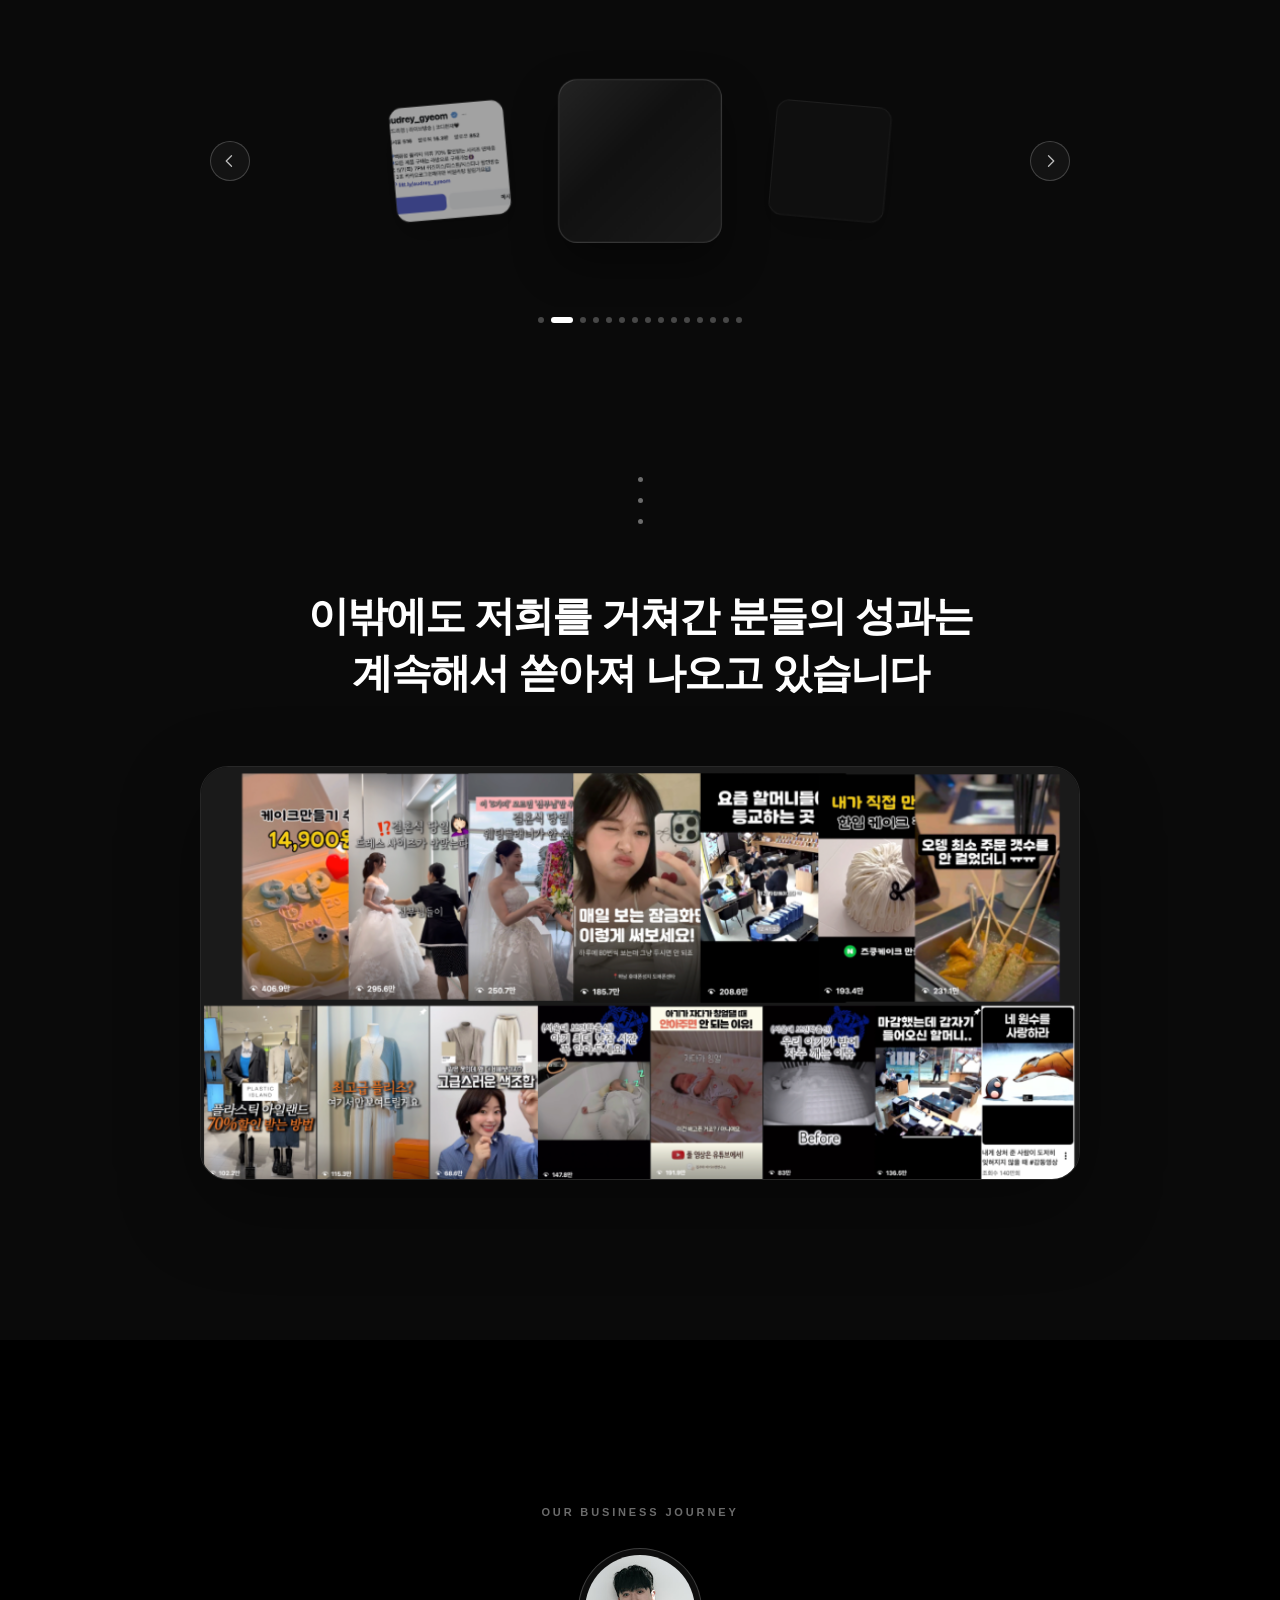
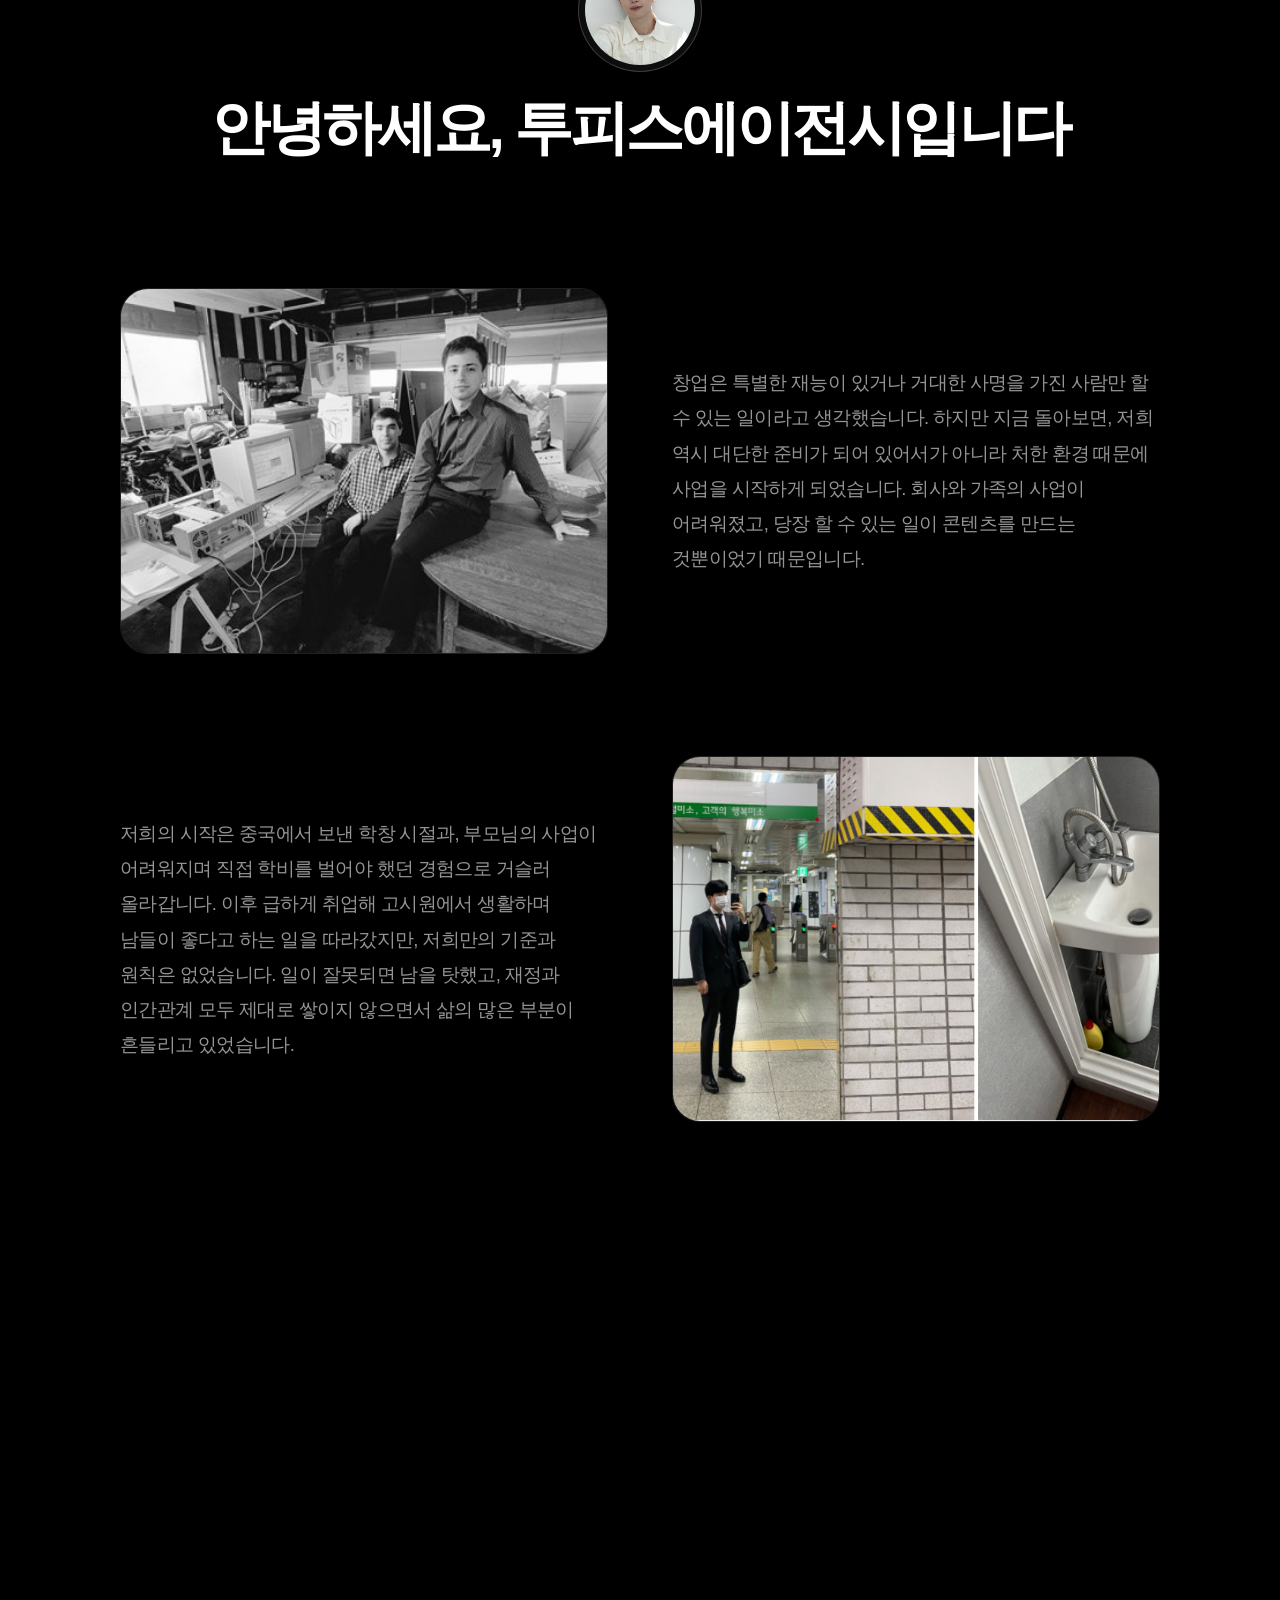
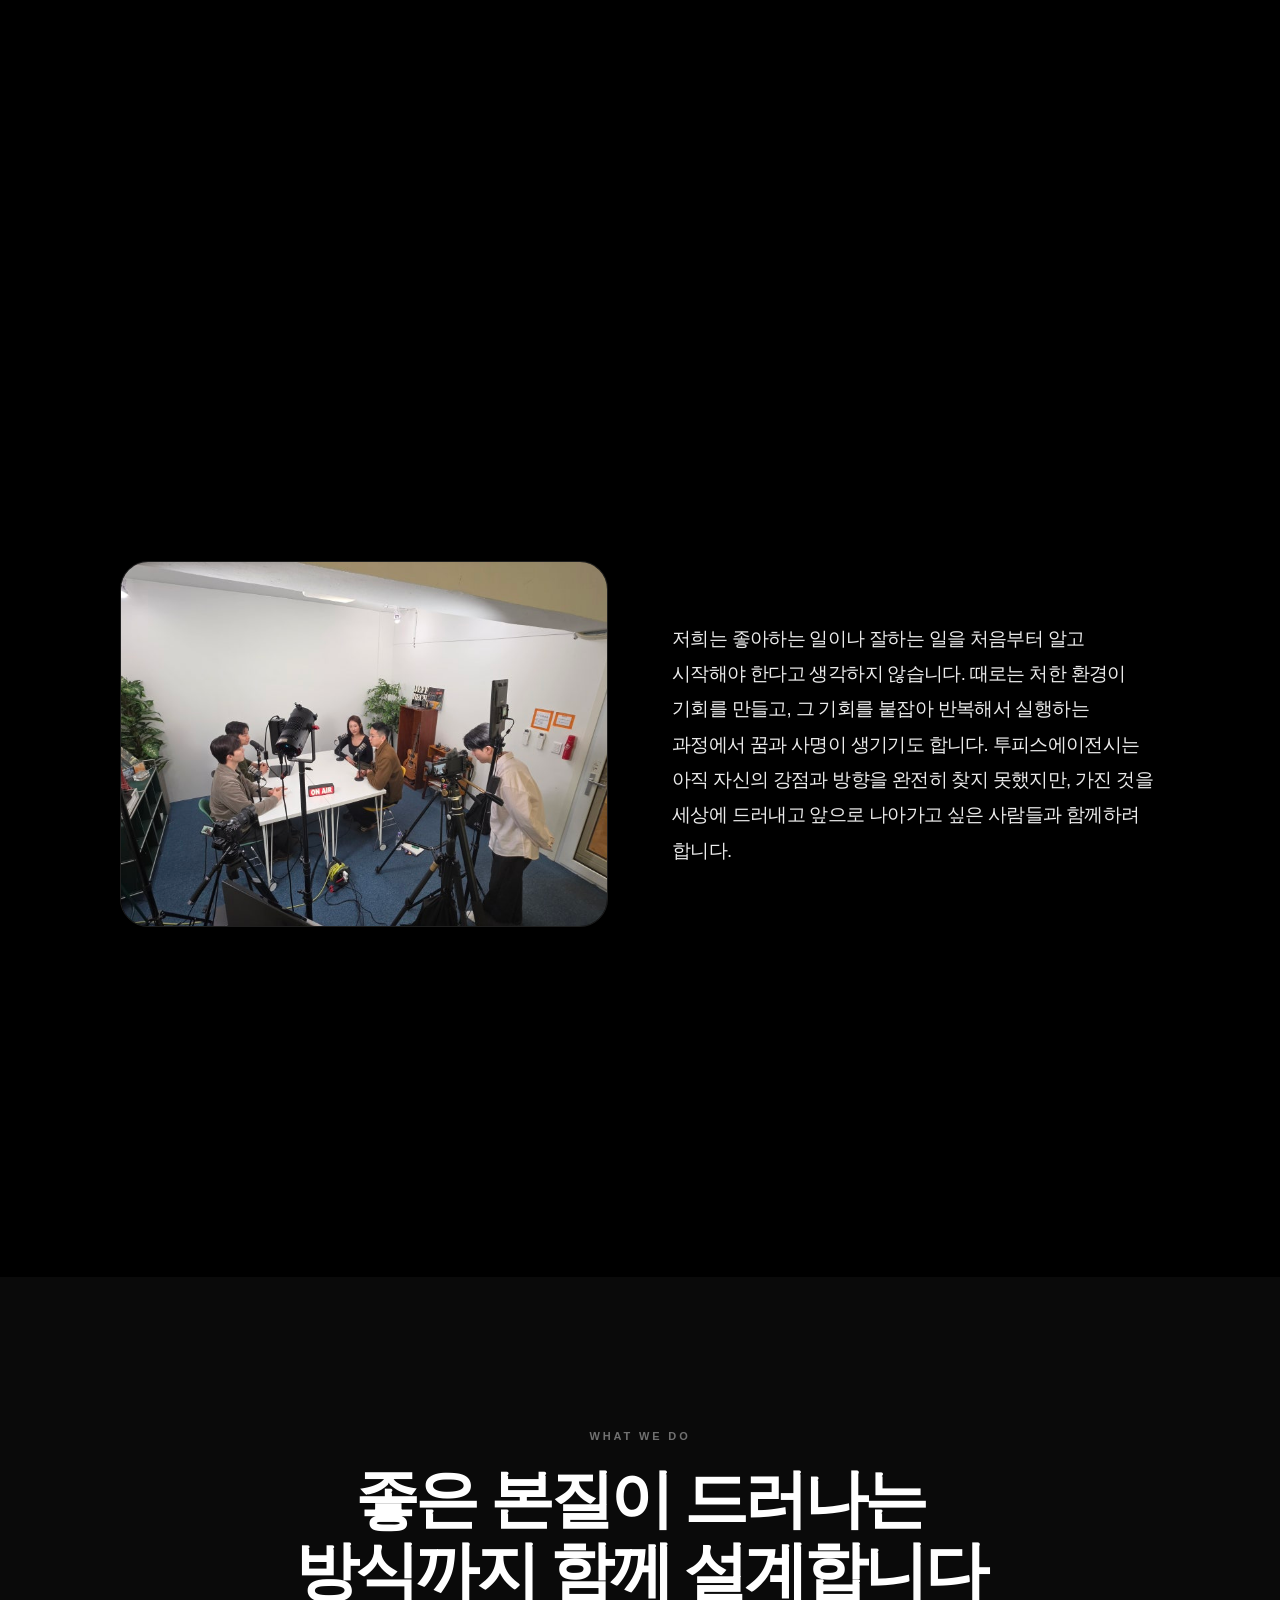
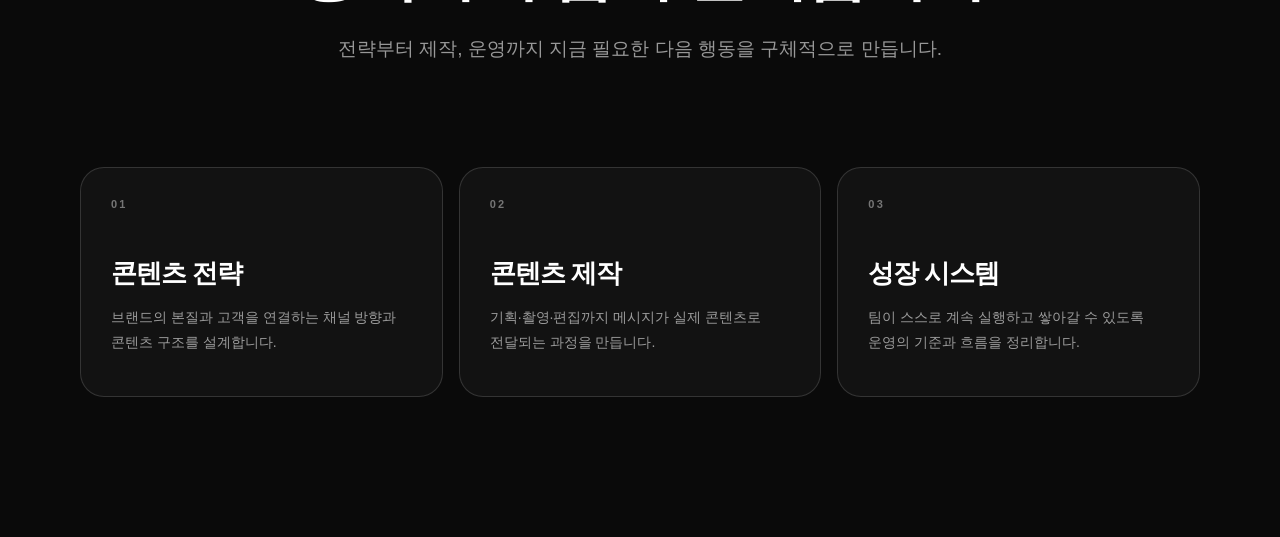
==== commit b83a765c: "fix: reorder portfolio case layout" ====
--- a/index.html
+++ b/index.html
@@ -91,33 +91,7 @@
       </div>
 
       <div class="tp-portfolio-carousel" data-portfolio-carousel tabindex="0" aria-label="포트폴리오 캐러셀">
-        <div class="tp-portfolio-stage">
-          <button class="tp-carousel-arrow tp-carousel-arrow--prev" type="button" data-carousel-prev aria-label="이전 포트폴리오">
-            <svg viewBox="0 0 24 24" aria-hidden="true" focusable="false"><path d="m14 5-7 7 7 7" /></svg>
-          </button>
-
-          <div class="tp-portfolio-viewport">
-            <div class="tp-portfolio-track" data-carousel-track></div>
-          </div>
-
-          <button class="tp-carousel-arrow tp-carousel-arrow--next" type="button" data-carousel-next aria-label="다음 포트폴리오">
-            <svg viewBox="0 0 24 24" aria-hidden="true" focusable="false"><path d="m10 5 7 7-7 7" /></svg>
-          </button>
-        </div>
-
-        <div class="tp-carousel-dots" data-carousel-dots aria-label="포트폴리오 선택"></div>
-
         <article class="tp-portfolio-detail" aria-live="polite">
-          <div class="tp-portfolio-detail-media" data-portfolio-media>
-            <figure data-portfolio-before hidden>
-              <figcaption>Before</figcaption>
-              <img src="" alt="" />
-            </figure>
-            <figure data-portfolio-after hidden>
-              <figcaption>After</figcaption>
-              <img src="" alt="" />
-            </figure>
-          </div>
           <p class="tp-portfolio-detail-category" data-portfolio-category></p>
           <h3 data-portfolio-title></h3>
           <div class="tp-portfolio-results">
@@ -125,6 +99,33 @@
             <ul data-portfolio-results></ul>
           </div>
         </article>
+
+        <div class="tp-portfolio-stage">
+          <button class="tp-carousel-arrow tp-carousel-arrow--prev" type="button" data-carousel-prev aria-label="이전 포트폴리오">
+            <svg viewBox="0 0 24 24" aria-hidden="true" focusable="false"><path d="m14 5-7 7 7 7" /></svg>
+          </button>
+
+          <div class="tp-portfolio-viewport">
+            <div class="tp-portfolio-track" data-carousel-track></div>
+          </div>
+
+          <button class="tp-carousel-arrow tp-carousel-arrow--next" type="button" data-carousel-next aria-label="다음 포트폴리오">
+            <svg viewBox="0 0 24 24" aria-hidden="true" focusable="false"><path d="m10 5 7 7-7 7" /></svg>
+          </button>
+        </div>
+
+        <div class="tp-carousel-dots" data-carousel-dots aria-label="포트폴리오 선택"></div>
+
+        <div class="tp-portfolio-detail-media" data-portfolio-media>
+          <figure data-portfolio-before hidden>
+            <figcaption>Before</figcaption>
+            <img src="" alt="" />
+          </figure>
+          <figure data-portfolio-after hidden>
+            <figcaption>After</figcaption>
+            <img src="" alt="" />
+          </figure>
+        </div>
       </div>
 
       <div class="tp-results-outro">
--- a/styles.css
+++ b/styles.css
@@ -527,10 +527,12 @@
 }
 
 .tp-portfolio-stage {
+  --card-step: 190px;
   position: relative;
   display: flex;
   width: 100%;
   min-height: 292px;
+  margin-top: clamp(48px, 6vw, 72px);
   align-items: center;
   justify-content: center;
 }
@@ -566,7 +568,7 @@
   cursor: pointer;
   opacity: 0.18;
   pointer-events: none;
-  transform: translate(-50%, -50%) translateX(calc(var(--position) * 174px)) rotate(calc(var(--position) * 5deg)) scale(0.74);
+  transform: translate(-50%, -50%) translateX(calc(var(--position) * var(--card-step))) rotate(calc(var(--position) * 5deg)) scale(0.74);
   transition: opacity 0.55s ease, transform 0.7s cubic-bezier(0.22, 1, 0.36, 1), filter 0.55s ease;
   will-change: transform, opacity;
 }
@@ -699,7 +701,7 @@
 
 .tp-portfolio-detail {
   max-width: 860px;
-  margin: 44px auto 0;
+  margin: 0 auto;
   text-align: center;
 }
 
@@ -707,7 +709,7 @@
   display: grid;
   grid-template-columns: repeat(auto-fit, minmax(min(260px, 100%), 1fr));
   gap: 16px;
-  margin: 0 auto 42px;
+  margin: 42px auto 0;
 }
 
 .tp-portfolio-detail-media[hidden] {
@@ -1416,7 +1418,9 @@
   }
 
   .tp-portfolio-stage {
+    --card-step: 138px;
     min-height: 236px;
+    margin-top: 40px;
   }
 
   .tp-portfolio-viewport {
@@ -1429,7 +1433,7 @@
     height: 132px;
     min-height: 132px;
     gap: 0;
-    transform: translate(-50%, -50%) translateX(calc(var(--position) * 116px)) rotate(calc(var(--position) * 5deg)) scale(0.68);
+    transform: translate(-50%, -50%) translateX(calc(var(--position) * var(--card-step))) rotate(calc(var(--position) * 5deg)) scale(0.68);
   }
 
   .tp-portfolio-card[data-position="0"] {
@@ -1459,13 +1463,13 @@
   }
 
   .tp-portfolio-detail {
-    margin-top: 34px;
+    margin-top: 0;
   }
 
   .tp-portfolio-detail-media {
     grid-template-columns: 1fr;
     gap: 12px;
-    margin-bottom: 32px;
+    margin-top: 32px;
   }
 
   .tp-portfolio-detail-media img {
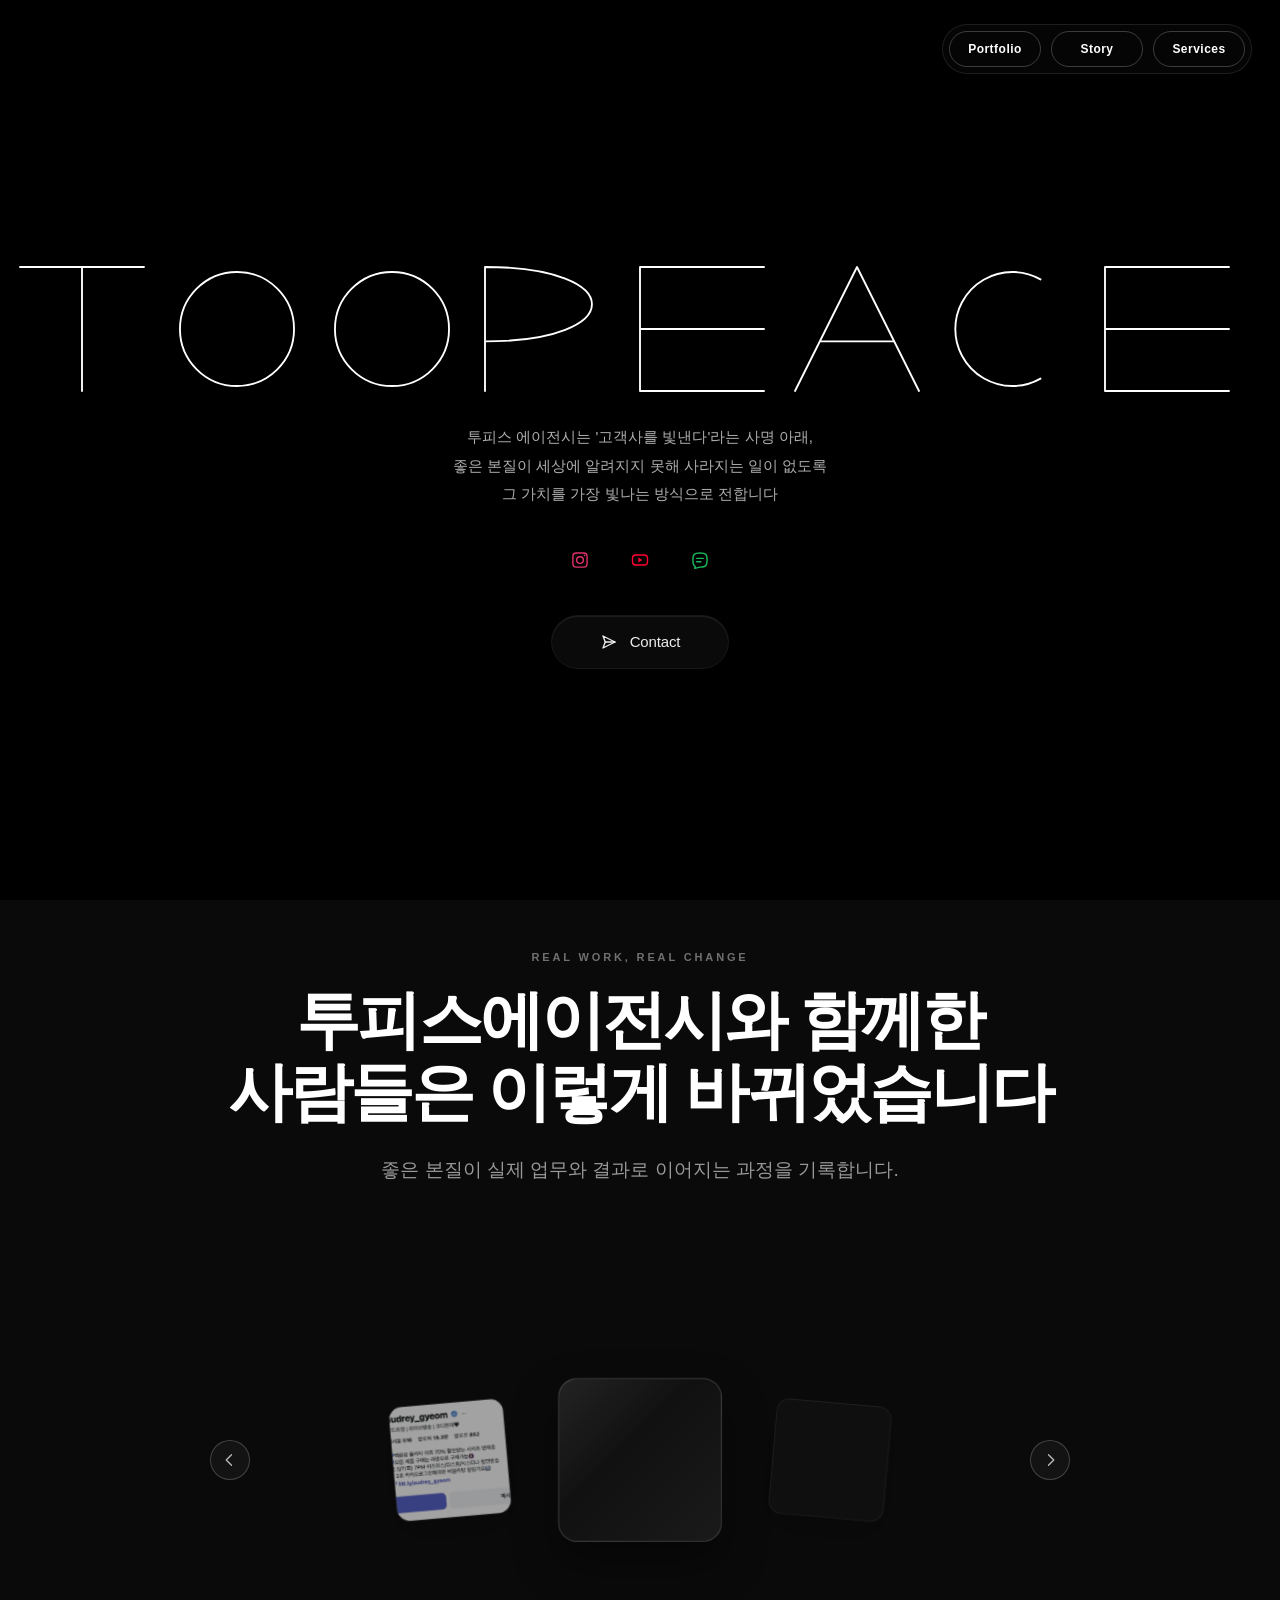
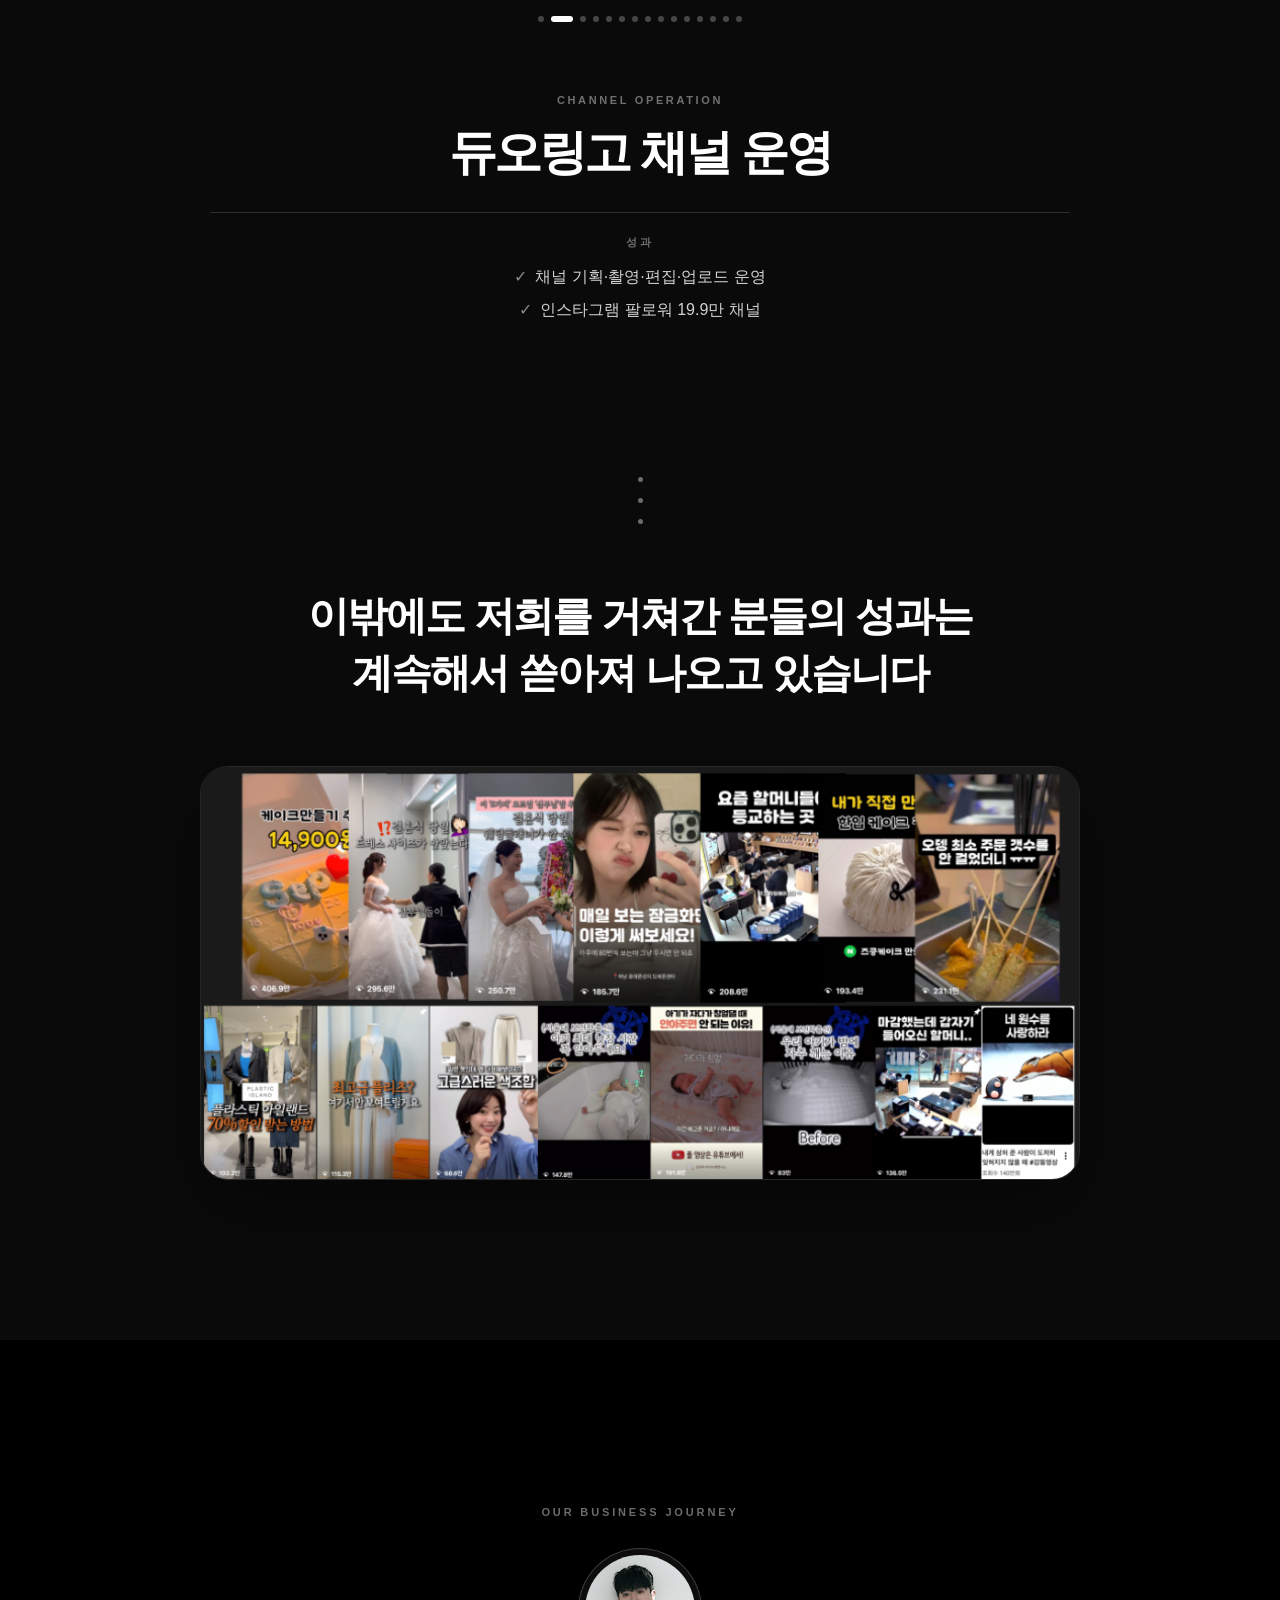
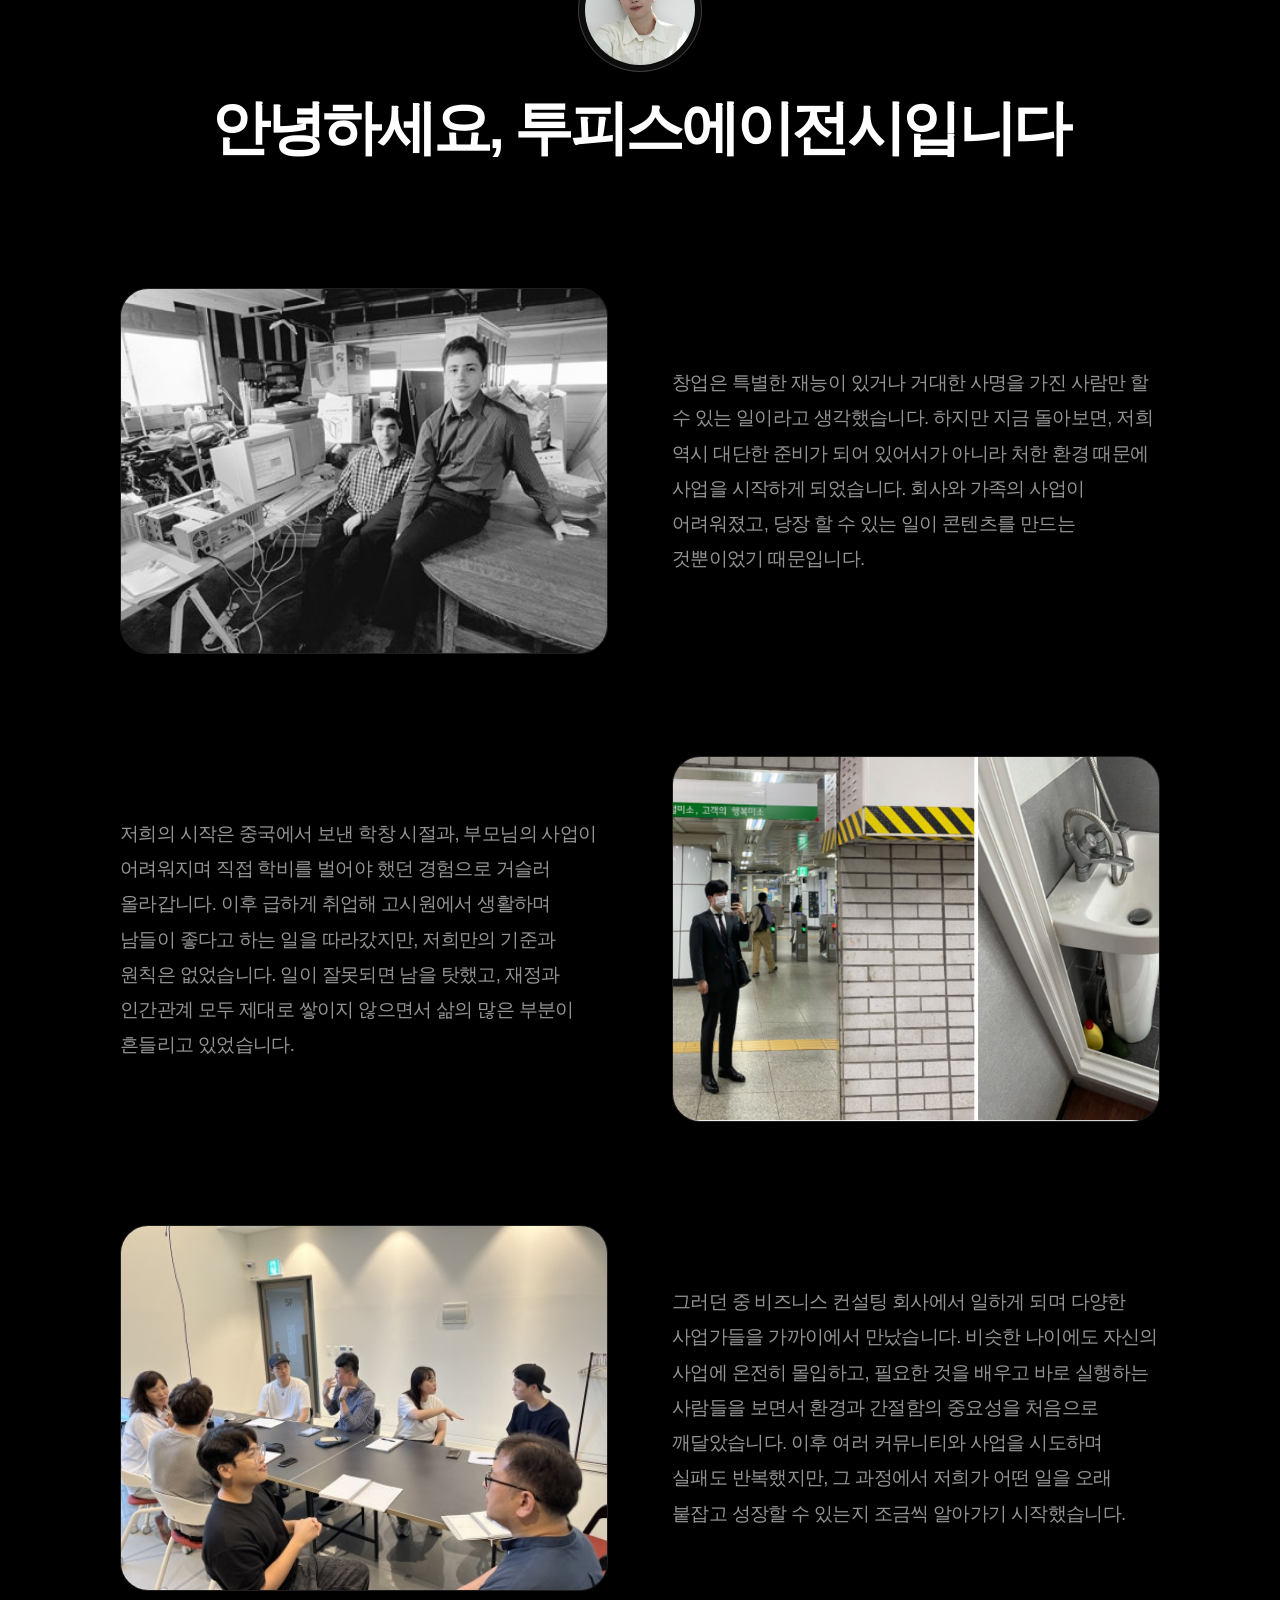
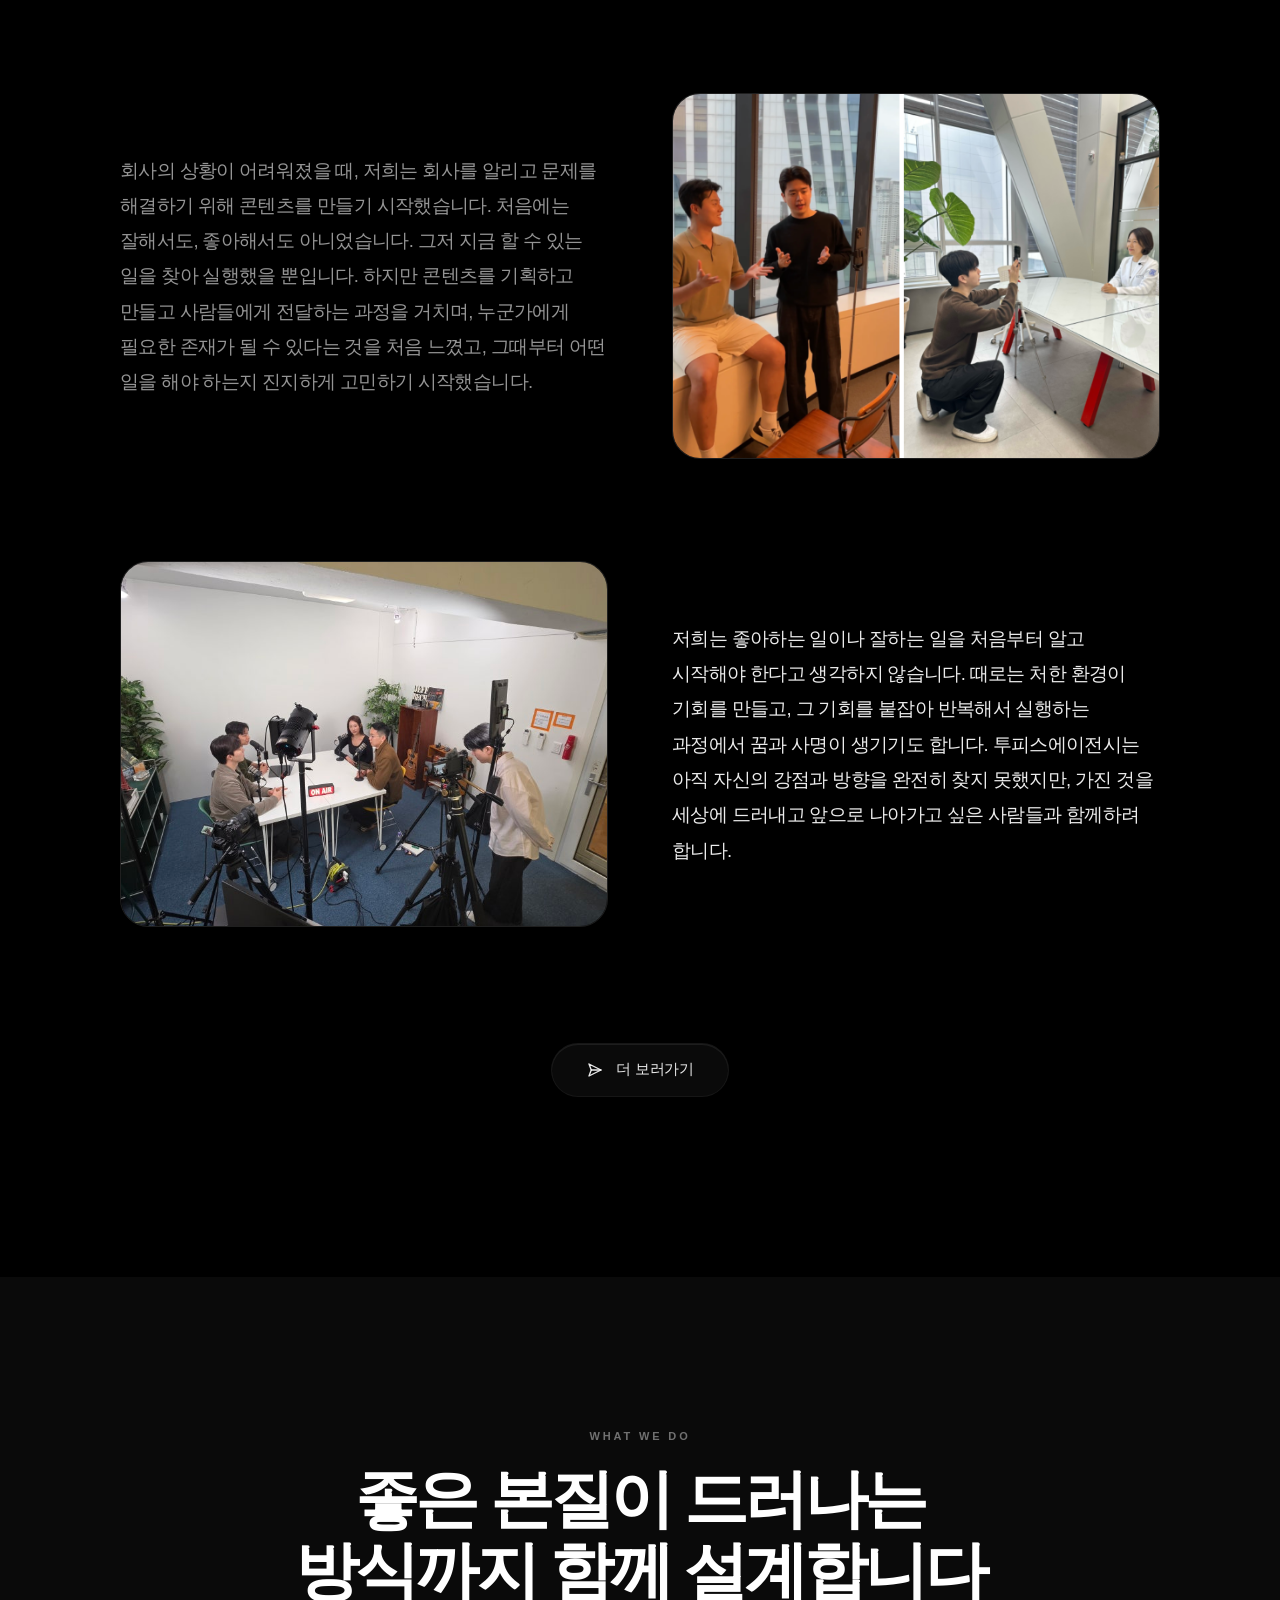
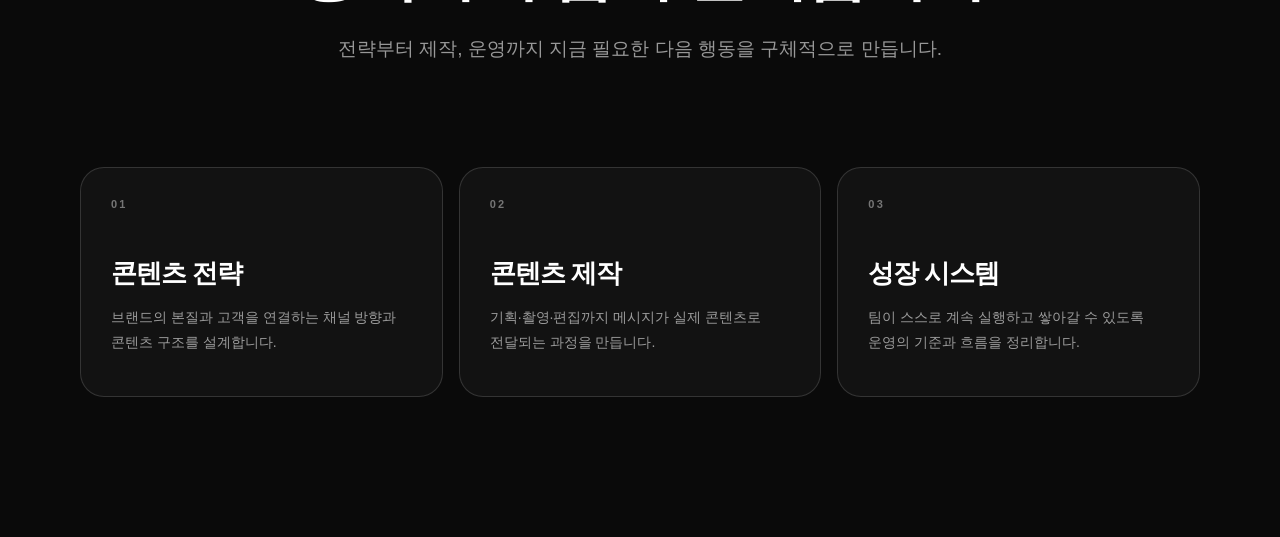
==== commit f7e14991: "fix: center portfolio heading and reorder cases" ====
--- a/index.html
+++ b/index.html
@@ -91,6 +91,22 @@
       </div>
 
       <div class="tp-portfolio-carousel" data-portfolio-carousel tabindex="0" aria-label="포트폴리오 캐러셀">
+        <div class="tp-portfolio-stage">
+          <button class="tp-carousel-arrow tp-carousel-arrow--prev" type="button" data-carousel-prev aria-label="이전 포트폴리오">
+            <svg viewBox="0 0 24 24" aria-hidden="true" focusable="false"><path d="m14 5-7 7 7 7" /></svg>
+          </button>
+
+          <div class="tp-portfolio-viewport">
+            <div class="tp-portfolio-track" data-carousel-track></div>
+          </div>
+
+          <button class="tp-carousel-arrow tp-carousel-arrow--next" type="button" data-carousel-next aria-label="다음 포트폴리오">
+            <svg viewBox="0 0 24 24" aria-hidden="true" focusable="false"><path d="m10 5 7 7-7 7" /></svg>
+          </button>
+        </div>
+
+        <div class="tp-carousel-dots" data-carousel-dots aria-label="포트폴리오 선택"></div>
+
         <article class="tp-portfolio-detail" aria-live="polite">
           <p class="tp-portfolio-detail-category" data-portfolio-category></p>
           <h3 data-portfolio-title></h3>
@@ -99,22 +115,6 @@
             <ul data-portfolio-results></ul>
           </div>
         </article>
-
-        <div class="tp-portfolio-stage">
-          <button class="tp-carousel-arrow tp-carousel-arrow--prev" type="button" data-carousel-prev aria-label="이전 포트폴리오">
-            <svg viewBox="0 0 24 24" aria-hidden="true" focusable="false"><path d="m14 5-7 7 7 7" /></svg>
-          </button>
-
-          <div class="tp-portfolio-viewport">
-            <div class="tp-portfolio-track" data-carousel-track></div>
-          </div>
-
-          <button class="tp-carousel-arrow tp-carousel-arrow--next" type="button" data-carousel-next aria-label="다음 포트폴리오">
-            <svg viewBox="0 0 24 24" aria-hidden="true" focusable="false"><path d="m10 5 7 7-7 7" /></svg>
-          </button>
-        </div>
-
-        <div class="tp-carousel-dots" data-carousel-dots aria-label="포트폴리오 선택"></div>
 
         <div class="tp-portfolio-detail-media" data-portfolio-media>
           <figure data-portfolio-before hidden>
--- a/styles.css
+++ b/styles.css
@@ -463,6 +463,7 @@
 
 .tp-results-heading {
   max-width: 960px;
+  text-align: center;
   opacity: 0;
   transform: translateY(48px);
   transition: opacity 0.9s ease, transform 0.9s cubic-bezier(0.22, 1, 0.36, 1);
@@ -489,7 +490,7 @@
 
 .tp-results-heading h2 {
   max-width: 900px;
-  margin: 22px 0 24px;
+  margin: 22px auto 24px;
   font-size: clamp(34px, 5vw, 72px);
   font-weight: 700;
   line-height: 1.12;
@@ -499,7 +500,7 @@
 
 .tp-results-heading > p:last-child {
   max-width: 620px;
-  margin: 0;
+  margin: 0 auto;
   color: rgba(255, 255, 255, 0.58);
   font-size: clamp(15px, 1.5vw, 20px);
   line-height: 1.75;
@@ -532,7 +533,7 @@
   display: flex;
   width: 100%;
   min-height: 292px;
-  margin-top: clamp(48px, 6vw, 72px);
+  margin-top: 0;
   align-items: center;
   justify-content: center;
 }
@@ -701,7 +702,7 @@
 
 .tp-portfolio-detail {
   max-width: 860px;
-  margin: 0 auto;
+  margin: clamp(48px, 6vw, 72px) auto 0;
   text-align: center;
 }
 
@@ -1420,7 +1421,7 @@
   .tp-portfolio-stage {
     --card-step: 138px;
     min-height: 236px;
-    margin-top: 40px;
+    margin-top: 0;
   }
 
   .tp-portfolio-viewport {
@@ -1463,7 +1464,7 @@
   }
 
   .tp-portfolio-detail {
-    margin-top: 0;
+    margin-top: 40px;
   }
 
   .tp-portfolio-detail-media {
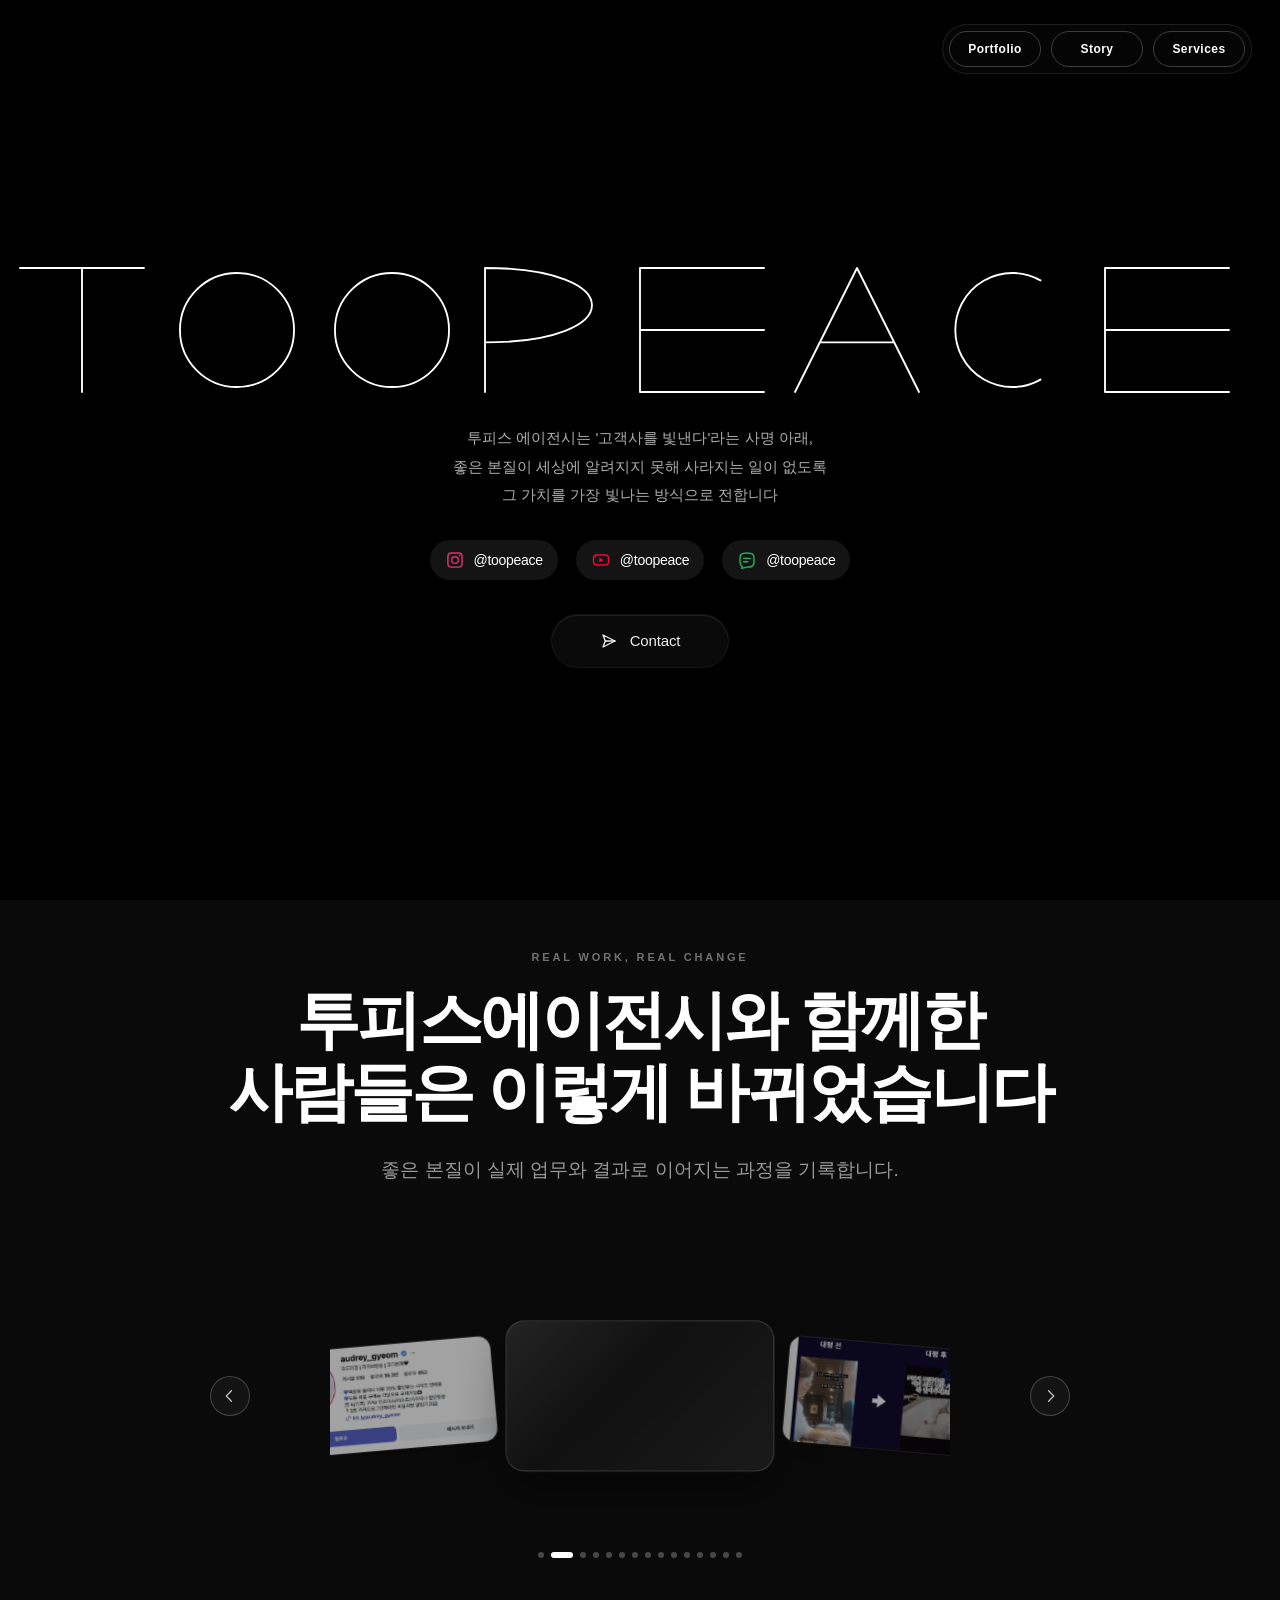
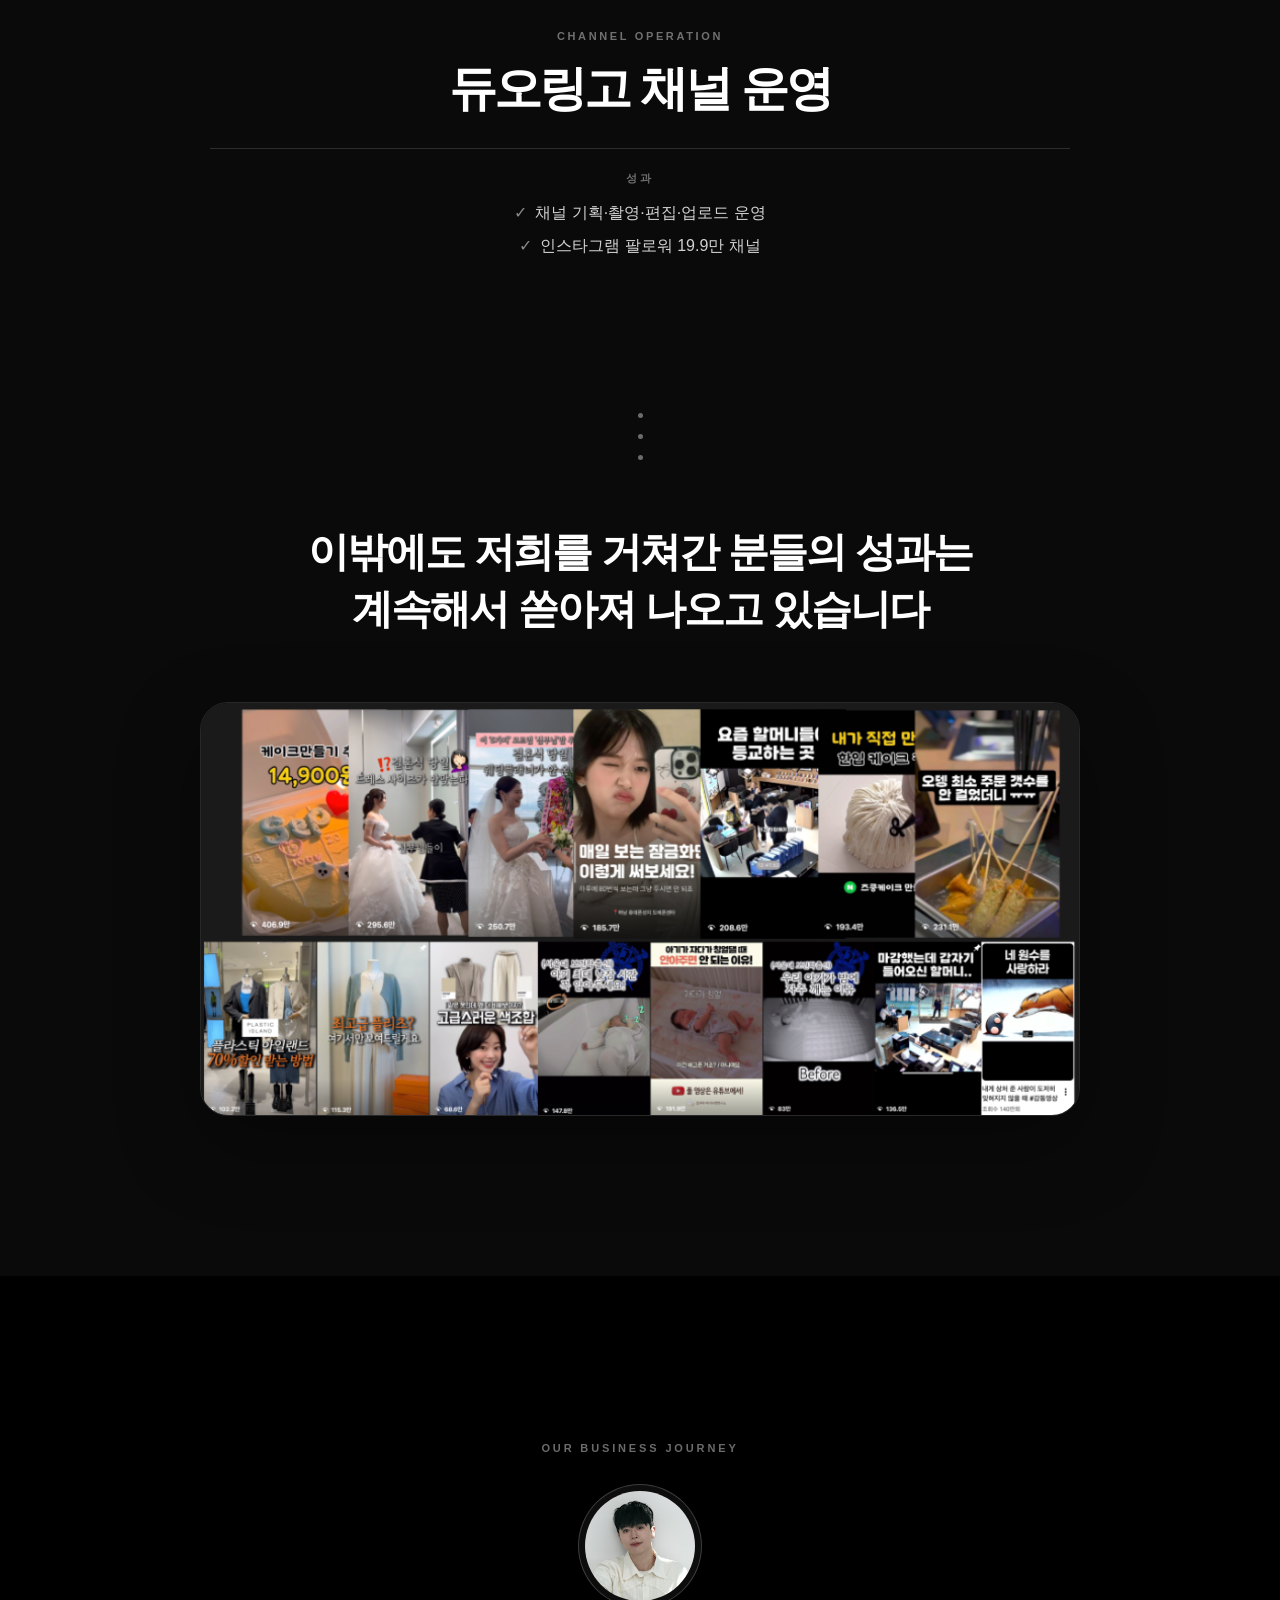
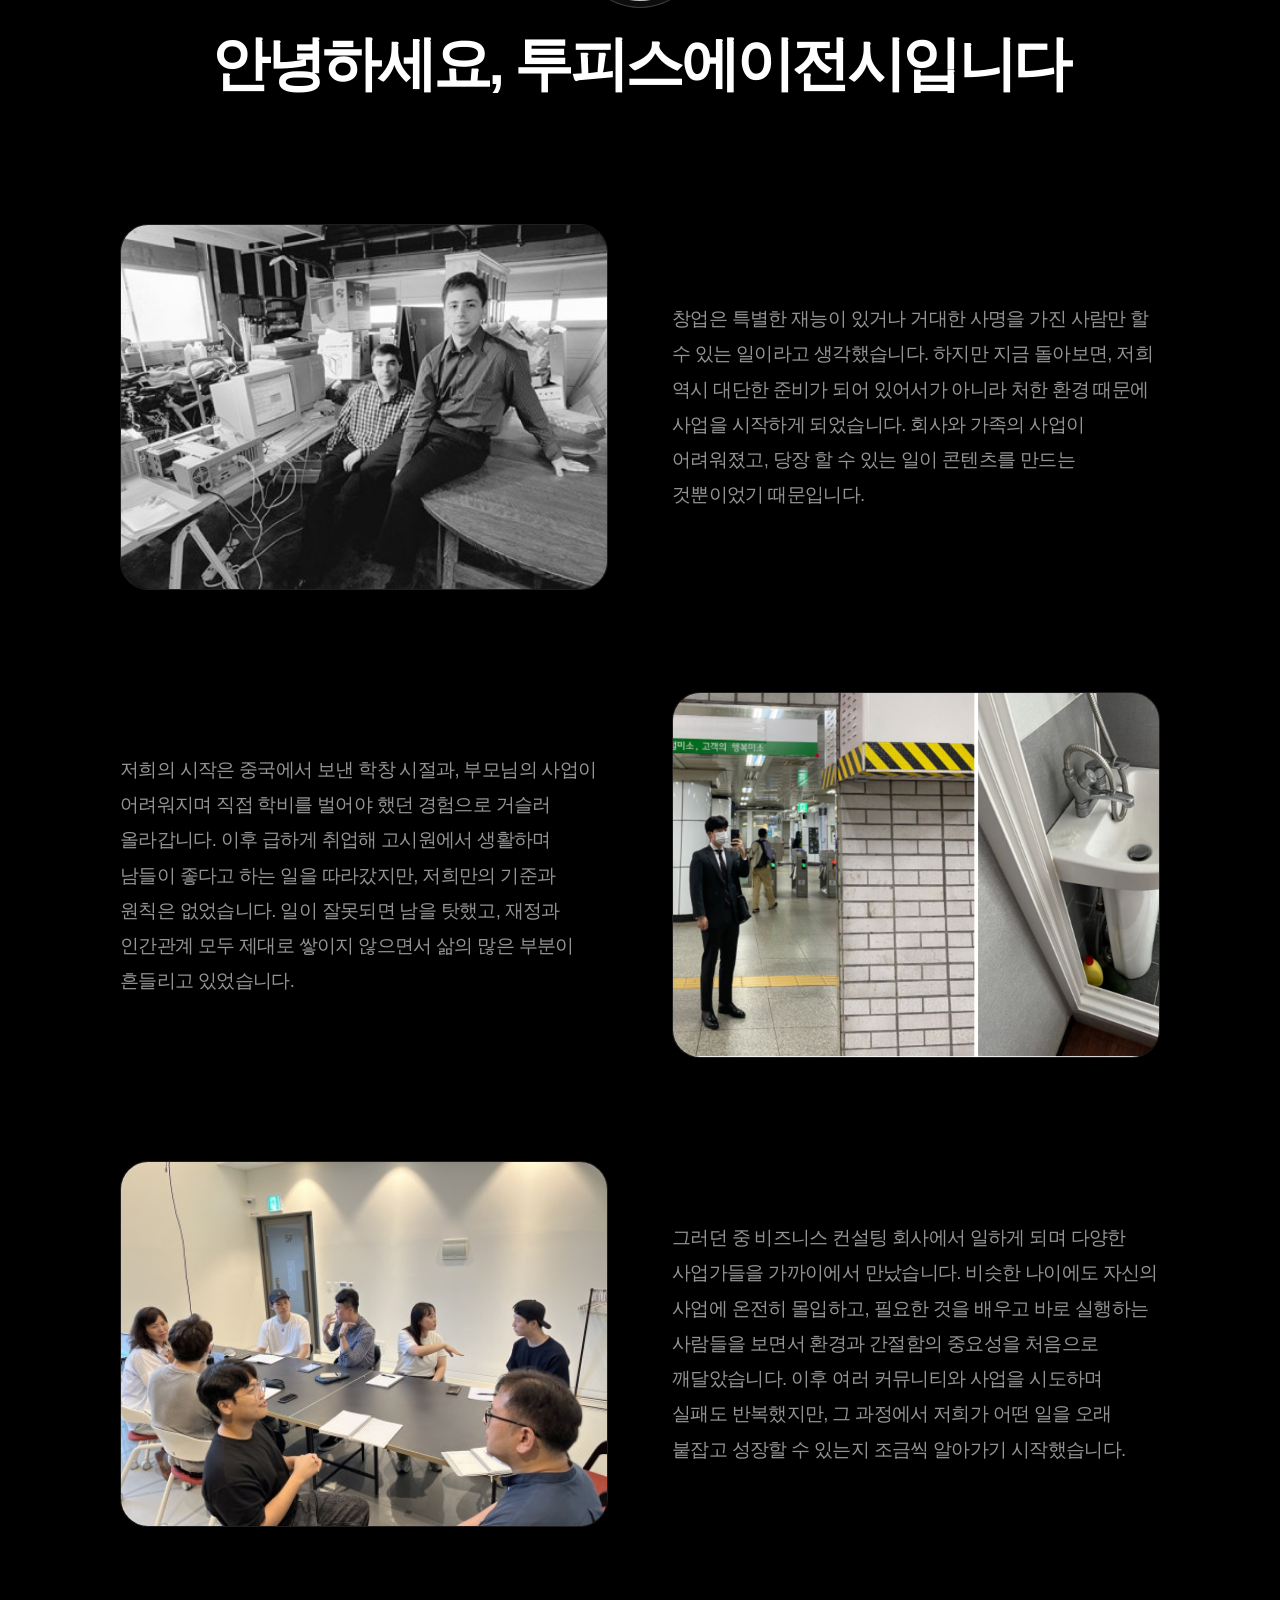
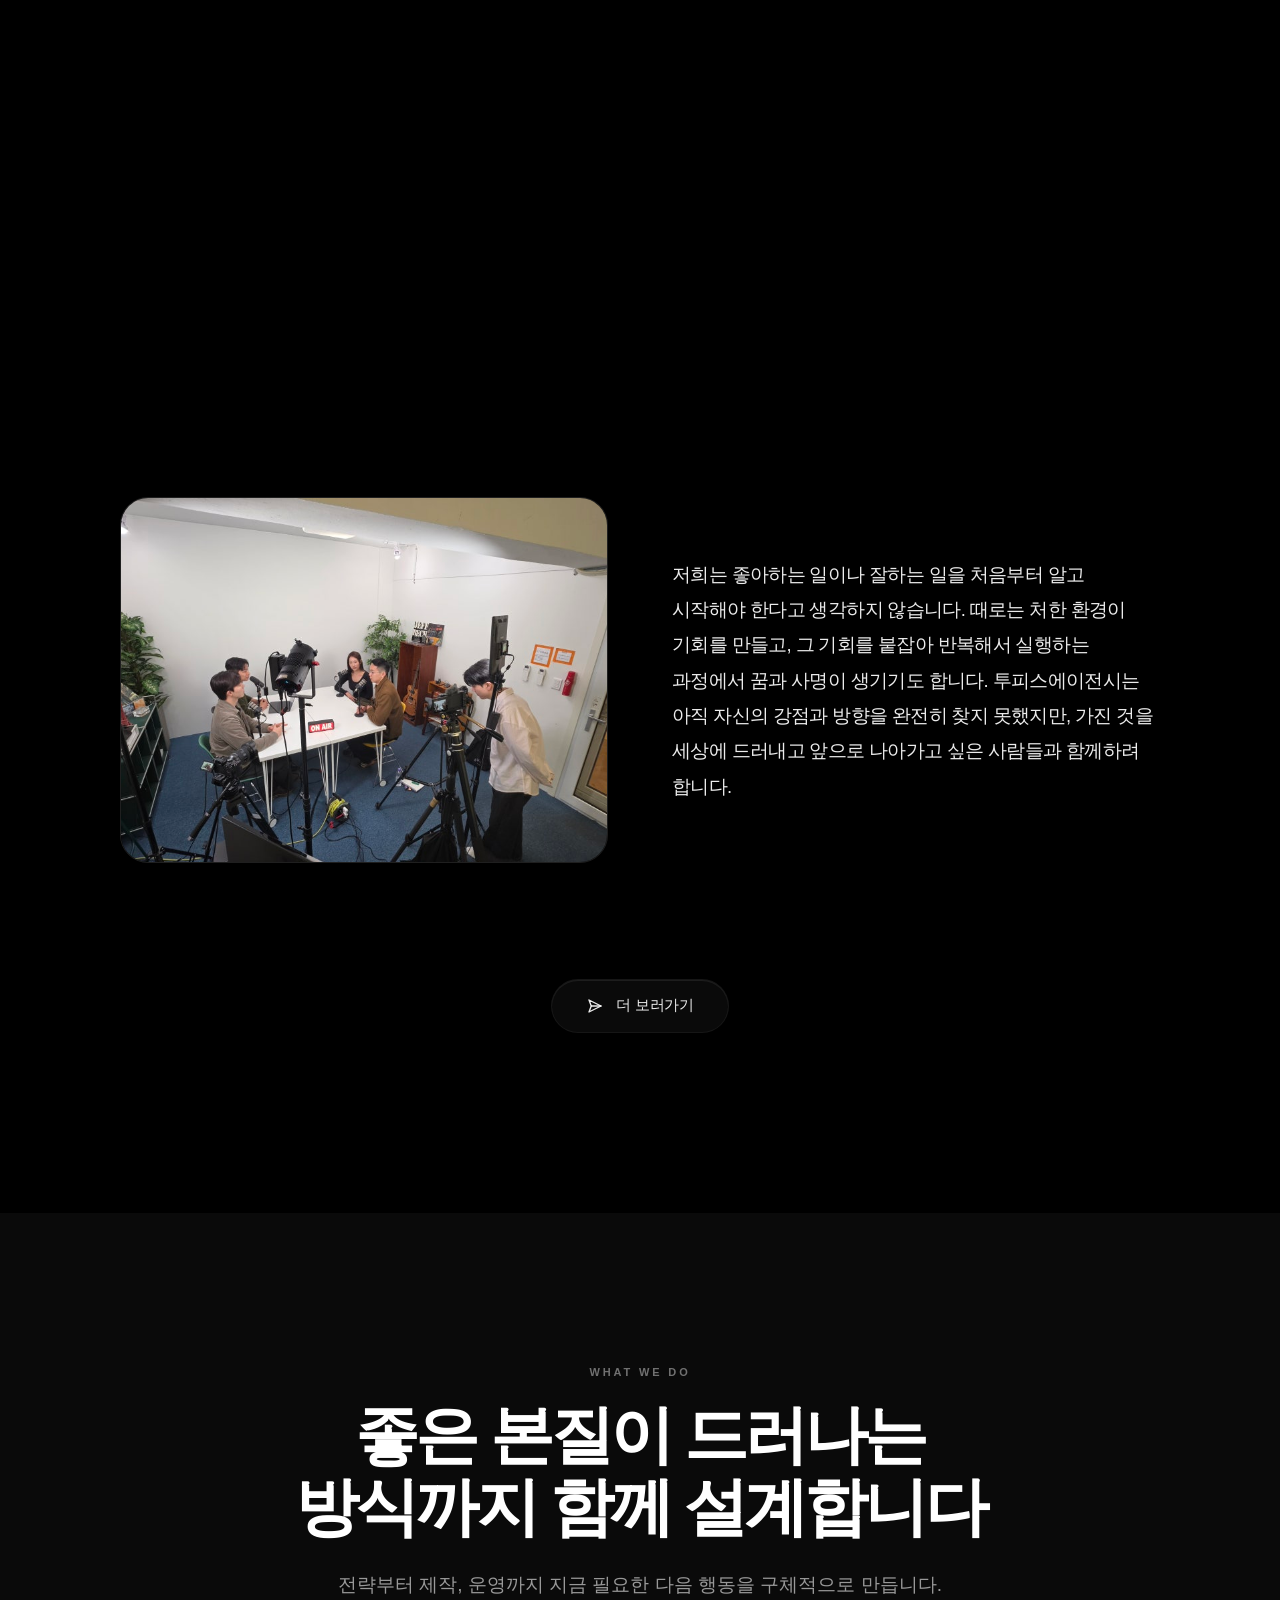
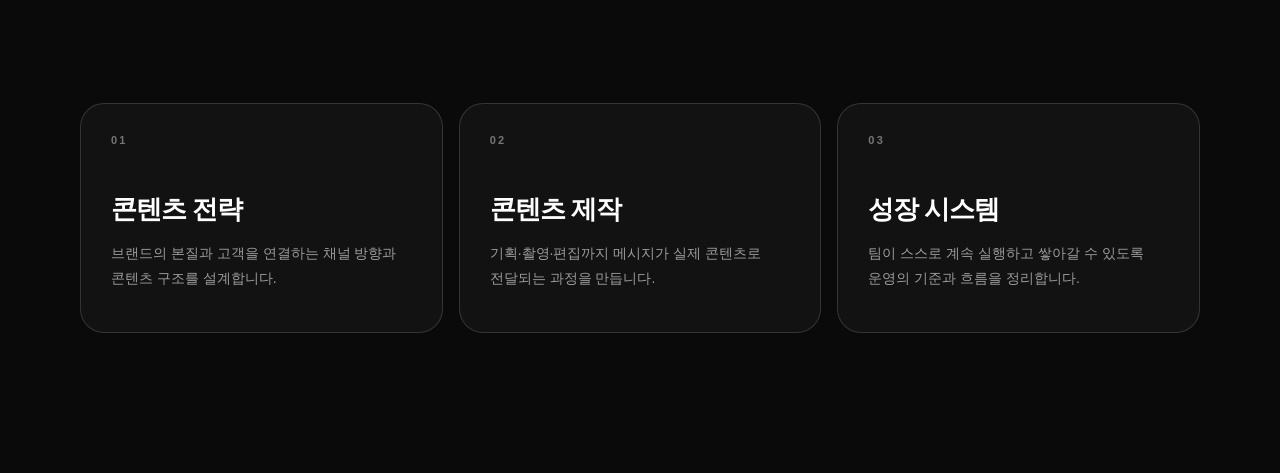
==== commit 5745378e: "style: add handles to social links" ====
--- a/index.html
+++ b/index.html
@@ -50,21 +50,21 @@
               <circle cx="12" cy="12" r="4" />
               <circle cx="17.5" cy="6.5" r="1" class="tp-social-dot" />
             </svg>
-            <span class="visually-hidden tp-hero-social-label">Instagram</span>
+            <span class="tp-hero-social-handle">@toopeace</span>
           </a>
           <a class="tp-hero-social" data-platform="youtube" href="https://www.youtube.com/@toopeace" target="_blank" rel="noreferrer" aria-label="YouTube @toopeace">
             <svg viewBox="0 0 24 24" aria-hidden="true" focusable="false">
               <rect x="3" y="6" width="18" height="12" rx="4" />
               <path d="m10 9 5 3-5 3Z" class="tp-social-play" />
             </svg>
-            <span class="visually-hidden tp-hero-social-label">YouTube</span>
+            <span class="tp-hero-social-handle">@toopeace</span>
           </a>
-          <a class="tp-hero-social" data-platform="blog" href="https://blog.naver.com/apple1003_/224295485682" target="_blank" rel="noreferrer" aria-label="투피스에이전시 블로그">
+          <a class="tp-hero-social" data-platform="blog" href="https://blog.naver.com/apple1003_/224295485682" target="_blank" rel="noreferrer" aria-label="Blog @toopeace">
             <svg viewBox="0 0 24 24" aria-hidden="true" focusable="false">
               <path d="M12 20.5c7 0 8.5-1.5 8.5-8.5S19 3.5 12 3.5 3.5 5 3.5 12c0 4.5.6 6.9 2.9 7.9L5.6 22z" />
               <path d="M8 10h8 M8 14h5" />
             </svg>
-            <span class="visually-hidden tp-hero-social-label">Blog</span>
+            <span class="tp-hero-social-handle">@toopeace</span>
           </a>
         </div>
       </section>
--- a/styles.css
+++ b/styles.css
@@ -139,7 +139,7 @@
   display: flex;
   flex-wrap: wrap;
   justify-content: center;
-  gap: 18px;
+  gap: clamp(8px, 2vw, 18px);
   margin: 30px 0 0;
 }
 
@@ -147,14 +147,16 @@
   display: inline-flex;
   align-items: center;
   justify-content: center;
-  width: 42px;
-  height: 42px;
-  padding: 0;
+  width: auto;
+  height: 40px;
+  gap: clamp(6px, 1vw, 9px);
+  padding: 0 clamp(10px, 1.2vw, 15px);
   border: 0;
+  border-radius: 999px;
   color: rgba(255, 255, 255, 0.72);
-  background: transparent;
+  background: rgba(255, 255, 255, 0.08);
   text-decoration: none;
-  transition: color 0.25s ease, opacity 0.25s ease, transform 0.25s ease;
+  transition: color 0.25s ease, background 0.25s ease, transform 0.25s ease;
 }
 
 .tp-hero-social[data-platform="instagram"] {
@@ -170,8 +172,8 @@
 }
 
 .tp-hero-social:hover {
-  opacity: 0.72;
-  transform: translateY(-2px) scale(1.08);
+  background: rgba(255, 255, 255, 0.13);
+  transform: translateY(-2px);
 }
 
 .tp-hero-social:focus-visible {
@@ -182,11 +184,20 @@
 .tp-hero-social svg {
   width: 20px;
   height: 20px;
+  flex: 0 0 20px;
   fill: none;
   stroke: currentColor;
   stroke-width: 1.7;
   stroke-linecap: round;
   stroke-linejoin: round;
+}
+
+.tp-hero-social-handle {
+  color: #fff;
+  font-size: clamp(11px, 1.2vw, 14px);
+  font-weight: 500;
+  line-height: 1;
+  letter-spacing: -0.02em;
 }
 
 .tp-hero-social .tp-social-dot,
@@ -516,7 +527,7 @@
 
 .tp-portfolio-carousel {
   width: min(860px, 100%);
-  margin: clamp(72px, 10vw, 140px) auto 0;
+  margin: clamp(36px, 5vw, 70px) auto 0;
   opacity: 0;
   transform: translateY(48px);
   transition: opacity 0.9s ease, transform 0.9s cubic-bezier(0.22, 1, 0.36, 1);
@@ -528,7 +539,7 @@
 }
 
 .tp-portfolio-stage {
-  --card-step: 190px;
+  --card-step: 240px;
   position: relative;
   display: flex;
   width: 100%;
@@ -556,9 +567,9 @@
   top: 50%;
   left: 50%;
   display: flex;
-  width: 180px;
-  height: 156px;
-  min-height: 156px;
+  width: 256px;
+  height: 144px;
+  min-height: 144px;
   flex-direction: column;
   align-items: center;
   gap: 0;
@@ -596,8 +607,8 @@
 
 .tp-portfolio-card img {
   display: block;
-  width: 156px;
-  height: 156px;
+  width: 256px;
+  height: 144px;
   border: 1px solid rgba(255, 255, 255, 0.12);
   border-radius: 18px;
   background: #111;
@@ -607,8 +618,8 @@
 
 .tp-portfolio-card-placeholder {
   display: block;
-  width: 156px;
-  height: 156px;
+  width: 256px;
+  height: 144px;
   border: 1px solid rgba(255, 255, 255, 0.16);
   border-radius: 18px;
   background:
@@ -1419,7 +1430,7 @@
   }
 
   .tp-portfolio-stage {
-    --card-step: 138px;
+    --card-step: 170px;
     min-height: 236px;
     margin-top: 0;
   }
@@ -1430,9 +1441,9 @@
   }
 
   .tp-portfolio-card {
-    width: 146px;
-    height: 132px;
-    min-height: 132px;
+    width: 192px;
+    height: 108px;
+    min-height: 108px;
     gap: 0;
     transform: translate(-50%, -50%) translateX(calc(var(--position) * var(--card-step))) rotate(calc(var(--position) * 5deg)) scale(0.68);
   }
@@ -1442,14 +1453,14 @@
   }
 
   .tp-portfolio-card img {
-    width: 132px;
-    height: 132px;
+    width: 192px;
+    height: 108px;
     border-radius: 15px;
   }
 
   .tp-portfolio-card-placeholder {
-    width: 132px;
-    height: 132px;
+    width: 192px;
+    height: 108px;
     border-radius: 15px;
   }
 
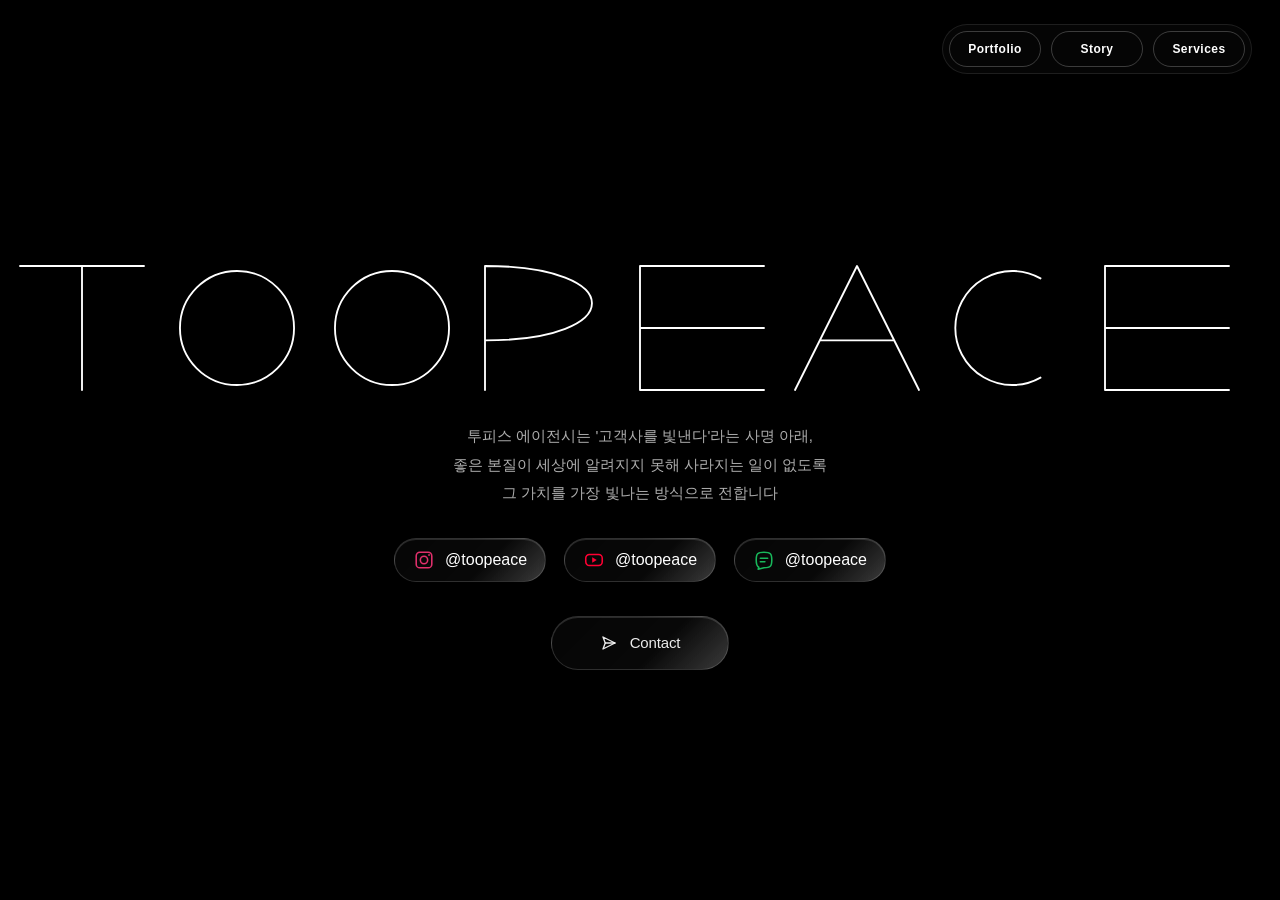
==== commit 748fc74e: "feat: split Toopeace into dedicated pages" ====
--- a/index.html
+++ b/index.html
@@ -10,9 +10,9 @@
   </head>
   <body>
     <nav class="tp-primary-nav tp-primary-nav--floating" aria-label="주요 메뉴">
-      <a class="tp-primary-nav-link" href="#portfolio">Portfolio</a>
-      <a class="tp-primary-nav-link" href="#story">Story</a>
-      <a class="tp-primary-nav-link" href="#services">Services</a>
+      <a class="tp-primary-nav-link" href="./portfolio.html">Portfolio</a>
+      <a class="tp-primary-nav-link" href="./story.html">Story</a>
+      <a class="tp-primary-nav-link" href="./services.html">Services</a>
     </nav>
 
     <main class="toopeace-wrap" aria-labelledby="page-title">
@@ -83,164 +83,6 @@
 
     </main>
 
-    <section class="tp-results" id="portfolio" aria-labelledby="results-title">
-      <div class="tp-results-heading">
-        <p class="tp-eyebrow">REAL WORK, REAL CHANGE</p>
-        <h2 id="results-title">투피스에이전시와 함께한 사람들은 이렇게 바뀌었습니다</h2>
-        <p>좋은 본질이 실제 업무와 결과로 이어지는<br class="tp-br-mobile" /> 과정을 기록합니다.</p>
-      </div>
-
-      <div class="tp-portfolio-carousel" data-portfolio-carousel tabindex="0" aria-label="포트폴리오 캐러셀">
-        <div class="tp-portfolio-stage">
-          <button class="tp-carousel-arrow tp-carousel-arrow--prev" type="button" data-carousel-prev aria-label="이전 포트폴리오">
-            <svg viewBox="0 0 24 24" aria-hidden="true" focusable="false"><path d="m14 5-7 7 7 7" /></svg>
-          </button>
-
-          <div class="tp-portfolio-viewport">
-            <div class="tp-portfolio-track" data-carousel-track></div>
-          </div>
-
-          <button class="tp-carousel-arrow tp-carousel-arrow--next" type="button" data-carousel-next aria-label="다음 포트폴리오">
-            <svg viewBox="0 0 24 24" aria-hidden="true" focusable="false"><path d="m10 5 7 7-7 7" /></svg>
-          </button>
-        </div>
-
-        <div class="tp-carousel-dots" data-carousel-dots aria-label="포트폴리오 선택"></div>
-
-        <article class="tp-portfolio-detail" aria-live="polite">
-          <p class="tp-portfolio-detail-category" data-portfolio-category></p>
-          <h3 data-portfolio-title></h3>
-          <div class="tp-portfolio-results">
-            <p class="tp-portfolio-results-label">성과</p>
-            <ul data-portfolio-results></ul>
-          </div>
-        </article>
-
-        <div class="tp-portfolio-detail-media" data-portfolio-media>
-          <figure data-portfolio-before hidden>
-            <figcaption>Before</figcaption>
-            <img src="" alt="" />
-          </figure>
-          <figure data-portfolio-after hidden>
-            <figcaption>After</figcaption>
-            <img src="" alt="" />
-          </figure>
-        </div>
-      </div>
-
-      <div class="tp-results-outro">
-        <div class="tp-results-outro-dots" aria-hidden="true">
-          <span></span>
-          <span></span>
-          <span></span>
-        </div>
-        <p class="tp-results-outro-copy">
-          이밖에도 저희를 거쳐간 분들의 성과는<br />
-          계속해서 쏟아져 나오고 있습니다
-        </p>
-        <div class="tp-results-outro-media">
-          <img src="./assets/results-collage.png" alt="투피스에이전시를 거쳐간 채널들의 인기 콘텐츠 조회수 성과 모음" />
-        </div>
-      </div>
-    </section>
-
-    <section class="tp-journey" id="story" aria-labelledby="journey-title">
-      <div class="tp-journey-heading">
-        <p class="tp-eyebrow">OUR BUSINESS JOURNEY</p>
-        <div class="tp-journey-avatar-wrap">
-          <img class="tp-journey-avatar" src="./assets/journey-profile.png" alt="투피스 대표 프로필" />
-        </div>
-        <h2 id="journey-title">안녕하세요, 투피스에이전시입니다</h2>
-      </div>
-
-      <div class="tp-journey-steps">
-        <article class="tp-journey-step">
-          <div class="tp-journey-media">
-            <img src="./assets/journey-01.png" alt="차고에서 시작한 초창기 스타트업의 모습" />
-          </div>
-          <p class="tp-journey-paragraph">
-            창업은 특별한 재능이 있거나 거대한 사명을 가진 사람만 할 수 있는 일이라고 생각했습니다. 하지만 지금 돌아보면, 저희 역시 대단한 준비가 되어 있어서가 아니라 처한 환경 때문에 사업을 시작하게 되었습니다. 회사와 가족의 사업이 어려워졌고, 당장 할 수 있는 일이 콘텐츠를 만드는 것뿐이었기 때문입니다.
-          </p>
-        </article>
-
-        <article class="tp-journey-step tp-journey-step--reverse">
-          <div class="tp-journey-media">
-            <img src="./assets/client-feedback/journey-02-replacement.png" alt="투피스에이전시의 성장 과정" />
-          </div>
-          <p class="tp-journey-paragraph">
-            저희의 시작은 중국에서 보낸 학창 시절과, 부모님의 사업이 어려워지며 직접 학비를 벌어야 했던 경험으로 거슬러 올라갑니다. 이후 급하게 취업해 고시원에서 생활하며 남들이 좋다고 하는 일을 따라갔지만, 저희만의 기준과 원칙은 없었습니다. 일이 잘못되면 남을 탓했고, 재정과 인간관계 모두 제대로 쌓이지 않으면서 삶의 많은 부분이 흔들리고 있었습니다.
-          </p>
-        </article>
-
-        <article class="tp-journey-step">
-          <div class="tp-journey-media">
-            <img src="./assets/journey-03.png" alt="다양한 사업가들과의 모임 현장" />
-          </div>
-          <p class="tp-journey-paragraph">
-            그러던 중 비즈니스 컨설팅 회사에서 일하게 되며 다양한 사업가들을 가까이에서 만났습니다. 비슷한 나이에도 자신의 사업에 온전히 몰입하고, 필요한 것을 배우고 바로 실행하는 사람들을 보면서 환경과 간절함의 중요성을 처음으로 깨달았습니다. 이후 여러 커뮤니티와 사업을 시도하며 실패도 반복했지만, 그 과정에서 저희가 어떤 일을 오래 붙잡고 성장할 수 있는지 조금씩 알아가기 시작했습니다.
-          </p>
-        </article>
-
-        <article class="tp-journey-step tp-journey-step--reverse">
-          <div class="tp-journey-media">
-            <img src="./assets/client-feedback/journey-04-replacement.png" alt="투피스에이전시의 콘텐츠 제작 현장" />
-          </div>
-          <p class="tp-journey-paragraph">
-            회사의 상황이 어려워졌을 때, 저희는 회사를 알리고 문제를 해결하기 위해 콘텐츠를 만들기 시작했습니다. 처음에는 잘해서도, 좋아해서도 아니었습니다. 그저 지금 할 수 있는 일을 찾아 실행했을 뿐입니다. 하지만 콘텐츠를 기획하고 만들고 사람들에게 전달하는 과정을 거치며, 누군가에게 필요한 존재가 될 수 있다는 것을 처음 느꼈고, 그때부터 어떤 일을 해야 하는지 진지하게 고민하기 시작했습니다.
-          </p>
-        </article>
-
-        <article class="tp-journey-step">
-          <div class="tp-journey-media">
-            <img src="./assets/client-feedback/journey-05-replacement.jpg" alt="투피스에이전시의 콘텐츠 촬영 현장" />
-          </div>
-          <p class="tp-journey-paragraph tp-journey-paragraph--closing">
-            저희는 좋아하는 일이나 잘하는 일을 처음부터 알고 시작해야 한다고 생각하지 않습니다. 때로는 처한 환경이 기회를 만들고, 그 기회를 붙잡아 반복해서 실행하는 과정에서 꿈과 사명이 생기기도 합니다. 투피스에이전시는 아직 자신의 강점과 방향을 완전히 찾지 못했지만, 가진 것을 세상에 드러내고 앞으로 나아가고 싶은 사람들과 함께하려 합니다.
-          </p>
-        </article>
-      </div>
-
-      <div class="tp-journey-cta">
-        <a class="tp-contact tp-more-link" href="https://blog.naver.com/apple1003_/224295485682" target="_blank" rel="noreferrer" aria-label="블로그에서 더 보러가기">
-          <span class="tp-morph-icon-wrap" aria-hidden="true">
-            <span class="tp-morph-icon tp-morph-icon--send">
-              <svg viewBox="0 0 24 24" focusable="false"><path d="m4 4 16 8-16 8 3-8-3-8Z" /><path d="M7 12h13" /></svg>
-            </span>
-            <span class="tp-morph-icon tp-morph-icon--check">
-              <svg viewBox="0 0 24 24" focusable="false"><path d="m5 12 4 4L19 6" /></svg>
-            </span>
-          </span>
-          <span class="tp-contact-label">더 보러가기</span>
-        </a>
-      </div>
-    </section>
-
-    <section class="tp-services" id="services" aria-labelledby="services-title">
-      <div class="tp-services-heading">
-        <p class="tp-eyebrow">WHAT WE DO</p>
-        <h2 id="services-title">좋은 본질이 드러나는 방식까지 함께 설계합니다</h2>
-        <p>전략부터 제작, 운영까지 지금 필요한 다음 행동을 구체적으로 만듭니다.</p>
-      </div>
-
-      <div class="tp-service-grid">
-        <article class="tp-service-card">
-          <p class="tp-service-index">01</p>
-          <h3>콘텐츠 전략</h3>
-          <p>브랜드의 본질과 고객을 연결하는 채널 방향과 콘텐츠 구조를 설계합니다.</p>
-        </article>
-        <article class="tp-service-card">
-          <p class="tp-service-index">02</p>
-          <h3>콘텐츠 제작</h3>
-          <p>기획·촬영·편집까지 메시지가 실제 콘텐츠로 전달되는 과정을 만듭니다.</p>
-        </article>
-        <article class="tp-service-card">
-          <p class="tp-service-index">03</p>
-          <h3>성장 시스템</h3>
-          <p>팀이 스스로 계속 실행하고 쌓아갈 수 있도록 운영의 기준과 흐름을 정리합니다.</p>
-        </article>
-      </div>
-    </section>
-
     <dialog class="tp-contact-modal" id="contact-modal" aria-labelledby="contact-modal-title">
       <form class="tp-modal-form">
         <button class="tp-modal-close" type="button" aria-label="닫기">
--- a/styles.css
+++ b/styles.css
@@ -148,15 +148,27 @@
   align-items: center;
   justify-content: center;
   width: auto;
-  height: 40px;
-  gap: clamp(6px, 1vw, 9px);
-  padding: 0 clamp(10px, 1.2vw, 15px);
-  border: 0;
+  height: 44px;
+  gap: clamp(8px, 1vw, 10px);
+  padding: 0 clamp(14px, 1.4vw, 18px);
+  border: 1px solid rgba(255, 255, 255, 0.16);
   border-radius: 999px;
   color: rgba(255, 255, 255, 0.72);
-  background: rgba(255, 255, 255, 0.08);
+  background:
+    linear-gradient(
+      135deg,
+      rgba(0, 0, 0, 0.72) 0%,
+      rgba(0, 0, 0, 0.6) 60%,
+      rgba(255, 255, 255, 0.16) 100%
+    ),
+    rgba(255, 255, 255, 0.08);
+  box-shadow:
+    inset 0 1px 0 rgba(255, 255, 255, 0.14),
+    0 10px 24px rgba(0, 0, 0, 0.34);
+  backdrop-filter: blur(10px) saturate(120%);
+  -webkit-backdrop-filter: blur(10px) saturate(120%);
   text-decoration: none;
-  transition: color 0.25s ease, background 0.25s ease, transform 0.25s ease;
+  transition: color 0.25s ease, border-color 0.25s ease, background 0.25s ease, transform 0.25s ease;
 }
 
 .tp-hero-social[data-platform="instagram"] {
@@ -172,7 +184,15 @@
 }
 
 .tp-hero-social:hover {
-  background: rgba(255, 255, 255, 0.13);
+  border-color: rgba(255, 255, 255, 0.28);
+  background:
+    linear-gradient(
+      135deg,
+      rgba(0, 0, 0, 0.64) 0%,
+      rgba(0, 0, 0, 0.52) 60%,
+      rgba(255, 255, 255, 0.2) 100%
+    ),
+    rgba(255, 255, 255, 0.1);
   transform: translateY(-2px);
 }
 
@@ -182,9 +202,9 @@
 }
 
 .tp-hero-social svg {
-  width: 20px;
-  height: 20px;
-  flex: 0 0 20px;
+  width: 22px;
+  height: 22px;
+  flex: 0 0 22px;
   fill: none;
   stroke: currentColor;
   stroke-width: 1.7;
@@ -194,10 +214,11 @@
 
 .tp-hero-social-handle {
   color: #fff;
-  font-size: clamp(11px, 1.2vw, 14px);
+  font-family: Arial, sans-serif;
+  font-size: 16px;
   font-weight: 500;
   line-height: 1;
-  letter-spacing: -0.02em;
+  letter-spacing: 0;
 }
 
 .tp-hero-social .tp-social-dot,
@@ -215,13 +236,22 @@
   margin-top: 34px;
   padding: 0 30px;
   gap: 12px;
-  border: 1px solid rgba(255, 255, 255, 0.05);
+  border: 1px solid rgba(255, 255, 255, 0.16);
   border-radius: 999px;
   color: rgba(255, 255, 255, 0.92);
-  background: rgba(255, 255, 255, 0.04);
-  box-shadow: inset 0 1px 0 rgba(255, 255, 255, 0.08), 0 14px 34px rgba(0, 0, 0, 0.28);
-  backdrop-filter: blur(14px) saturate(125%);
-  -webkit-backdrop-filter: blur(14px) saturate(125%);
+  background:
+    linear-gradient(
+      135deg,
+      rgba(0, 0, 0, 0.72) 0%,
+      rgba(0, 0, 0, 0.6) 60%,
+      rgba(255, 255, 255, 0.16) 100%
+    ),
+    rgba(255, 255, 255, 0.08);
+  box-shadow:
+    inset 0 1px 0 rgba(255, 255, 255, 0.14),
+    0 10px 24px rgba(0, 0, 0, 0.34);
+  backdrop-filter: blur(10px) saturate(120%);
+  -webkit-backdrop-filter: blur(10px) saturate(120%);
   cursor: pointer;
   font: inherit;
   font-size: 15px;
@@ -240,9 +270,18 @@
 
 .tp-contact:hover {
   transform: scale(1.02);
-  border-color: rgba(255, 255, 255, 0.14);
-  background: rgba(255, 255, 255, 0.06);
-  box-shadow: inset 0 1px 0 rgba(255, 255, 255, 0.12), 0 16px 38px rgba(0, 0, 0, 0.36);
+  border-color: rgba(255, 255, 255, 0.28);
+  background:
+    linear-gradient(
+      135deg,
+      rgba(0, 0, 0, 0.64) 0%,
+      rgba(0, 0, 0, 0.52) 60%,
+      rgba(255, 255, 255, 0.2) 100%
+    ),
+    rgba(255, 255, 255, 0.1);
+  box-shadow:
+    inset 0 1px 0 rgba(255, 255, 255, 0.18),
+    0 14px 30px rgba(0, 0, 0, 0.4);
 }
 
 .toopeace-wrap.tp-visible .tp-contact:hover {
@@ -1376,6 +1415,27 @@
     font-size: 11px;
   }
 
+  .tp-hero-socials {
+    flex-wrap: nowrap;
+    gap: 8px;
+  }
+
+  .tp-hero-social {
+    height: 40px;
+    gap: 6px;
+    padding: 0 8px;
+  }
+
+  .tp-hero-social svg {
+    width: 20px;
+    height: 20px;
+    flex-basis: 20px;
+  }
+
+  .tp-hero-social-handle {
+    font-size: 14px;
+  }
+
   .tp-results-heading h2 {
     font-size: clamp(34px, 10vw, 52px);
     letter-spacing: -0.06em;
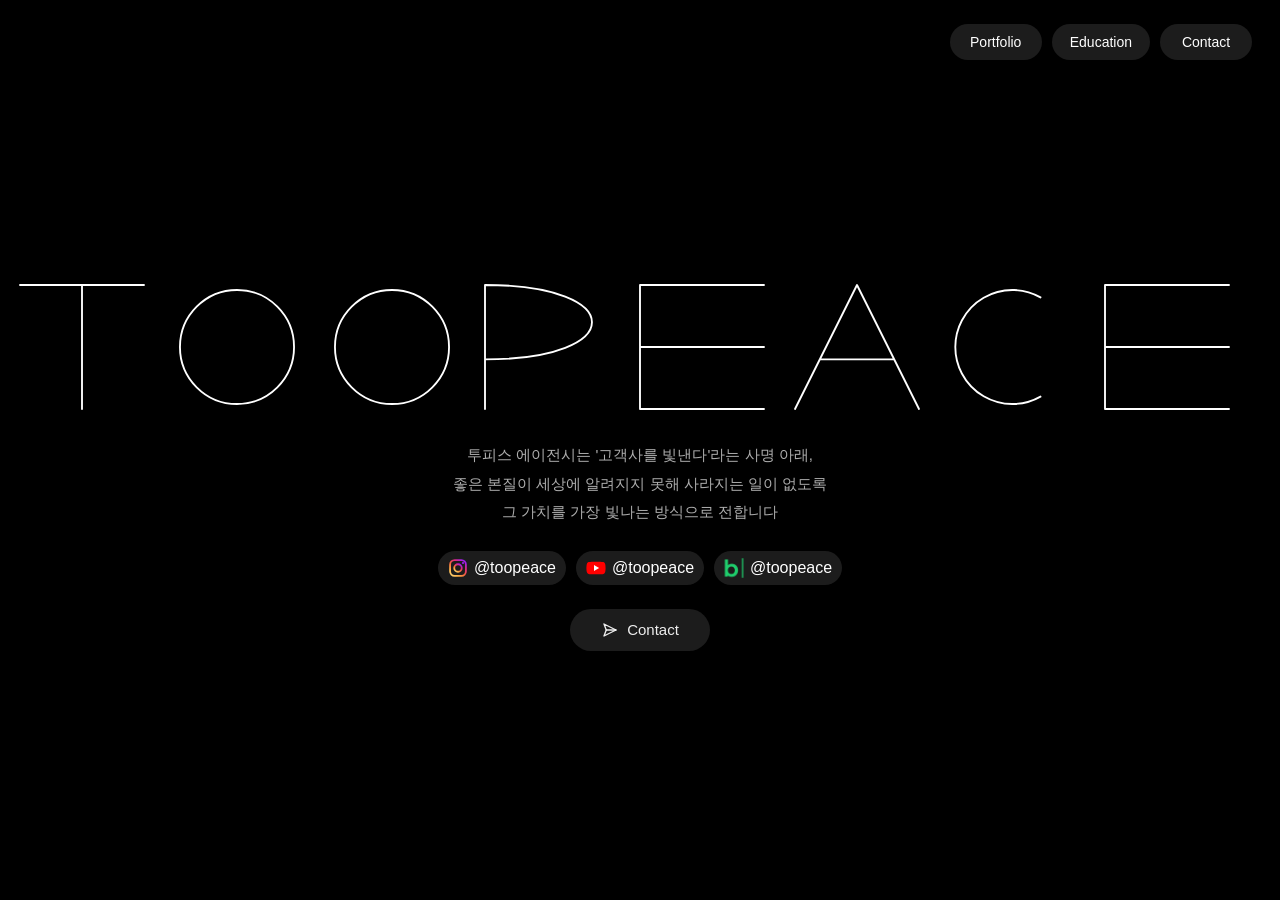
==== commit d8ef9b06: "Update portfolio cases, navigation and responsive landing" ====
--- a/index.html
+++ b/index.html
@@ -5,14 +5,14 @@
     <meta name="viewport" content="width=device-width, initial-scale=1" />
     <meta name="theme-color" content="#000000" />
     <title>Toopeace</title>
-    <link rel="stylesheet" href="./styles.css?v=20260904-feedback" />
-    <script src="./app.js?v=20260904-feedback" defer></script>
+  <link rel="stylesheet" href="./styles.css?v=20260907-mobile-top" />
+    <script src="./app.js?v=20260907-contact-nav" defer></script>
   </head>
   <body>
     <nav class="tp-primary-nav tp-primary-nav--floating" aria-label="주요 메뉴">
       <a class="tp-primary-nav-link" href="./portfolio.html">Portfolio</a>
-      <a class="tp-primary-nav-link" href="./story.html">Story</a>
-      <a class="tp-primary-nav-link" href="./services.html">Services</a>
+      <a class="tp-primary-nav-link" href="./story.html">Education</a>
+      <a class="tp-primary-nav-link" href="./index.html#contact">Contact</a>
     </nav>
 
     <main class="toopeace-wrap" aria-labelledby="page-title">
@@ -44,32 +44,40 @@
           그 가치를 가장 빛나는 방식으로 전합니다
         </p>
         <div class="tp-hero-socials" aria-label="투피스 채널">
-          <a class="tp-hero-social" data-platform="instagram" href="https://www.instagram.com/toopeace/" target="_blank" rel="noreferrer" aria-label="Instagram @toopeace">
+          <a class="tp-hero-social" data-platform="instagram" href="https://www.instagram.com/toopeace_r/" target="_blank" rel="noreferrer" aria-label="Instagram @toopeace">
             <svg viewBox="0 0 24 24" aria-hidden="true" focusable="false">
-              <rect x="3.5" y="3.5" width="17" height="17" rx="4" />
-              <circle cx="12" cy="12" r="4" />
-              <circle cx="17.5" cy="6.5" r="1" class="tp-social-dot" />
+              <defs>
+                <linearGradient id="instagram-brand" x1="0" y1="1" x2="0.8" y2="0">
+                  <stop offset="0%" stop-color="#ffdc80" />
+                  <stop offset="25%" stop-color="#fcaf45" />
+                  <stop offset="50%" stop-color="#f56040" />
+                  <stop offset="75%" stop-color="#dd2a7b" />
+                  <stop offset="100%" stop-color="#a020f0" />
+                </linearGradient>
+              </defs>
+              <rect class="tp-instagram-outline" x="2.5" y="2.5" width="19" height="19" rx="5.5" />
+              <circle class="tp-instagram-outline" cx="12" cy="12" r="4.5" />
+              <circle cx="18" cy="6" r="1.3" class="tp-instagram-dot" />
             </svg>
             <span class="tp-hero-social-handle">@toopeace</span>
           </a>
-          <a class="tp-hero-social" data-platform="youtube" href="https://www.youtube.com/@toopeace" target="_blank" rel="noreferrer" aria-label="YouTube @toopeace">
+          <a class="tp-hero-social" data-platform="youtube" href="https://www.youtube.com/@%ED%88%AC%ED%94%BC%EC%8A%A4-toopeace" target="_blank" rel="noreferrer" aria-label="YouTube @toopeace">
             <svg viewBox="0 0 24 24" aria-hidden="true" focusable="false">
-              <rect x="3" y="6" width="18" height="12" rx="4" />
-              <path d="m10 9 5 3-5 3Z" class="tp-social-play" />
+              <path class="tp-youtube-body" d="M23 7.1a3 3 0 0 0-2.1-2.2C19 4.4 12 4.4 12 4.4s-7 0-8.9.5A3 3 0 0 0 1 7.1C.5 9 .5 12 .5 12s0 3 .5 4.9a3 3 0 0 0 2.1 2.2c1.9.5 8.9.5 8.9.5s7 0 8.9-.5a3 3 0 0 0 2.1-2.2c.5-1.9.5-4.9.5-4.9s0-3-.5-4.9Z" />
+              <path d="m9.6 8.4 6.2 3.6-6.2 3.6Z" class="tp-youtube-play" />
             </svg>
             <span class="tp-hero-social-handle">@toopeace</span>
           </a>
           <a class="tp-hero-social" data-platform="blog" href="https://blog.naver.com/apple1003_/224295485682" target="_blank" rel="noreferrer" aria-label="Blog @toopeace">
-            <svg viewBox="0 0 24 24" aria-hidden="true" focusable="false">
-              <path d="M12 20.5c7 0 8.5-1.5 8.5-8.5S19 3.5 12 3.5 3.5 5 3.5 12c0 4.5.6 6.9 2.9 7.9L5.6 22z" />
-              <path d="M8 10h8 M8 14h5" />
+            <svg class="tp-blog-brand" viewBox="100 88 312 337" aria-hidden="true" focusable="false">
+              <image href="./assets/blog-brand.png" width="512" height="512" />
             </svg>
             <span class="tp-hero-social-handle">@toopeace</span>
           </a>
         </div>
       </section>
 
-      <button class="tp-contact" type="button" aria-label="Contact">
+      <button class="tp-contact" type="button" data-contact-modal-open aria-label="Contact">
         <span class="tp-morph-icon-wrap" aria-hidden="true">
           <span class="tp-morph-icon tp-morph-icon--send">
             <svg viewBox="0 0 24 24" focusable="false"><path d="m4 4 16 8-16 8 3-8-3-8Z" /><path d="M7 12h13" /></svg>
--- a/styles.css
+++ b/styles.css
@@ -18,6 +18,29 @@
 
 body {
   overflow-x: hidden;
+}
+
+.tp-subpage {
+  min-height: 100vh;
+  background: #000;
+}
+
+.tp-home-link {
+  position: fixed;
+  top: 30px;
+  left: 32px;
+  z-index: 50;
+  color: #fff;
+  font-family: Arial, sans-serif;
+  font-size: 14px;
+  font-weight: 600;
+  letter-spacing: 0.18em;
+  text-decoration: none;
+}
+
+.tp-home-link:hover,
+.tp-home-link:focus-visible {
+  opacity: 0.72;
 }
 
 .visually-hidden {
@@ -124,6 +147,11 @@
   border-color: rgba(255, 255, 255, 0.9);
   background: rgba(255, 255, 255, 0.08);
   transform: translateY(-1px);
+}
+
+.tp-primary-nav-link[aria-current="page"] {
+  border-color: rgba(255, 255, 255, 0.9);
+  background: rgba(255, 255, 255, 0.12);
 }
 
 .tp-mission-copy {
@@ -1382,7 +1410,7 @@
 
 @media (max-width: 768px) {
   body {
-    padding-bottom: 72px;
+    padding-bottom: 0;
   }
 
   .toopeace-wrap {
@@ -1390,6 +1418,12 @@
     min-height: 100svh;
   }
 
+  .tp-home-link {
+    top: 20px;
+    left: 20px;
+    font-size: 12px;
+  }
+
   .tp-results {
     padding: 56px 20px 110px;
   }
@@ -1399,12 +1433,16 @@
   }
 
   .tp-primary-nav--floating {
-    top: auto;
+    top: max(16px, env(safe-area-inset-top));
     right: 50%;
-    bottom: max(12px, env(safe-area-inset-bottom));
+    bottom: auto;
     width: min(calc(100vw - 24px), 360px);
     justify-content: stretch;
     transform: translateX(50%);
+  }
+
+  .tp-home-link + .tp-primary-nav--floating {
+    top: calc(52px + env(safe-area-inset-top));
   }
 
   .tp-primary-nav-link {
@@ -1681,6 +1719,124 @@
   .tp-social-links {
     margin-top: 18px;
   }
+}
+
+/* Compact, flat capsules shared by navigation and contact channels. */
+.tp-primary-nav--floating {
+  padding: 0;
+  border: 0;
+  background: transparent;
+  box-shadow: none;
+  backdrop-filter: none;
+  -webkit-backdrop-filter: none;
+}
+
+.tp-primary-nav-link,
+.tp-hero-social,
+.tp-contact {
+  border: 0;
+  background: #1c1c1c;
+  box-shadow: none;
+  backdrop-filter: none;
+  -webkit-backdrop-filter: none;
+  font-family: Arial, sans-serif;
+  letter-spacing: 0;
+}
+
+.tp-primary-nav-link:hover,
+.tp-primary-nav-link:focus-visible,
+.tp-hero-social:hover,
+.tp-contact:hover {
+  background: #2c2c2c;
+  box-shadow: none;
+}
+
+.tp-primary-nav-link[aria-current="page"] {
+  background: #383838;
+}
+
+.tp-primary-nav-link {
+  font-size: 14px;
+  font-weight: 400;
+}
+
+.tp-hero-socials {
+  gap: 10px;
+  margin-top: 24px;
+}
+
+.tp-hero-social {
+  height: 34px;
+  padding: 0 10px;
+  gap: 6px;
+}
+
+.tp-hero-social svg {
+  width: 20px;
+  height: 20px;
+  flex-basis: 20px;
+}
+
+.tp-hero-social-handle {
+  font-weight: 400;
+}
+
+.tp-contact {
+  height: 42px;
+  min-width: 140px;
+  margin-top: 24px;
+  padding: 0 22px;
+  gap: 8px;
+  font-weight: 400;
+}
+
+@media (max-width: 480px) {
+  .tp-hero-socials {
+    gap: 6px;
+    flex-wrap: nowrap;
+    width: min(calc(100vw - 24px), 360px);
+  }
+
+  .tp-hero-social {
+    padding: 0 6px;
+    gap: 4px;
+    flex: 1;
+    min-width: 0;
+  }
+
+  .tp-hero-social-handle {
+    font-size: clamp(11px, 3.5vw, 14px);
+  }
+
+  .tp-hero-social svg {
+    width: 18px;
+    height: 18px;
+    flex-basis: 18px;
+  }
+}
+
+.tp-hero-social .tp-blog-brand {
+  mix-blend-mode: screen;
+}
+
+.tp-hero-social .tp-instagram-outline {
+  stroke: url(#instagram-brand);
+  stroke-width: 2.2;
+}
+
+.tp-hero-social .tp-instagram-dot {
+  fill: #a020f0;
+  stroke: none;
+}
+
+.tp-hero-social .tp-youtube-body {
+  fill: #ff0000;
+  stroke: none;
+}
+
+.tp-hero-social .tp-youtube-play {
+  fill: #fff;
+  stroke: none;
 }
 
 /* Contact modal */
